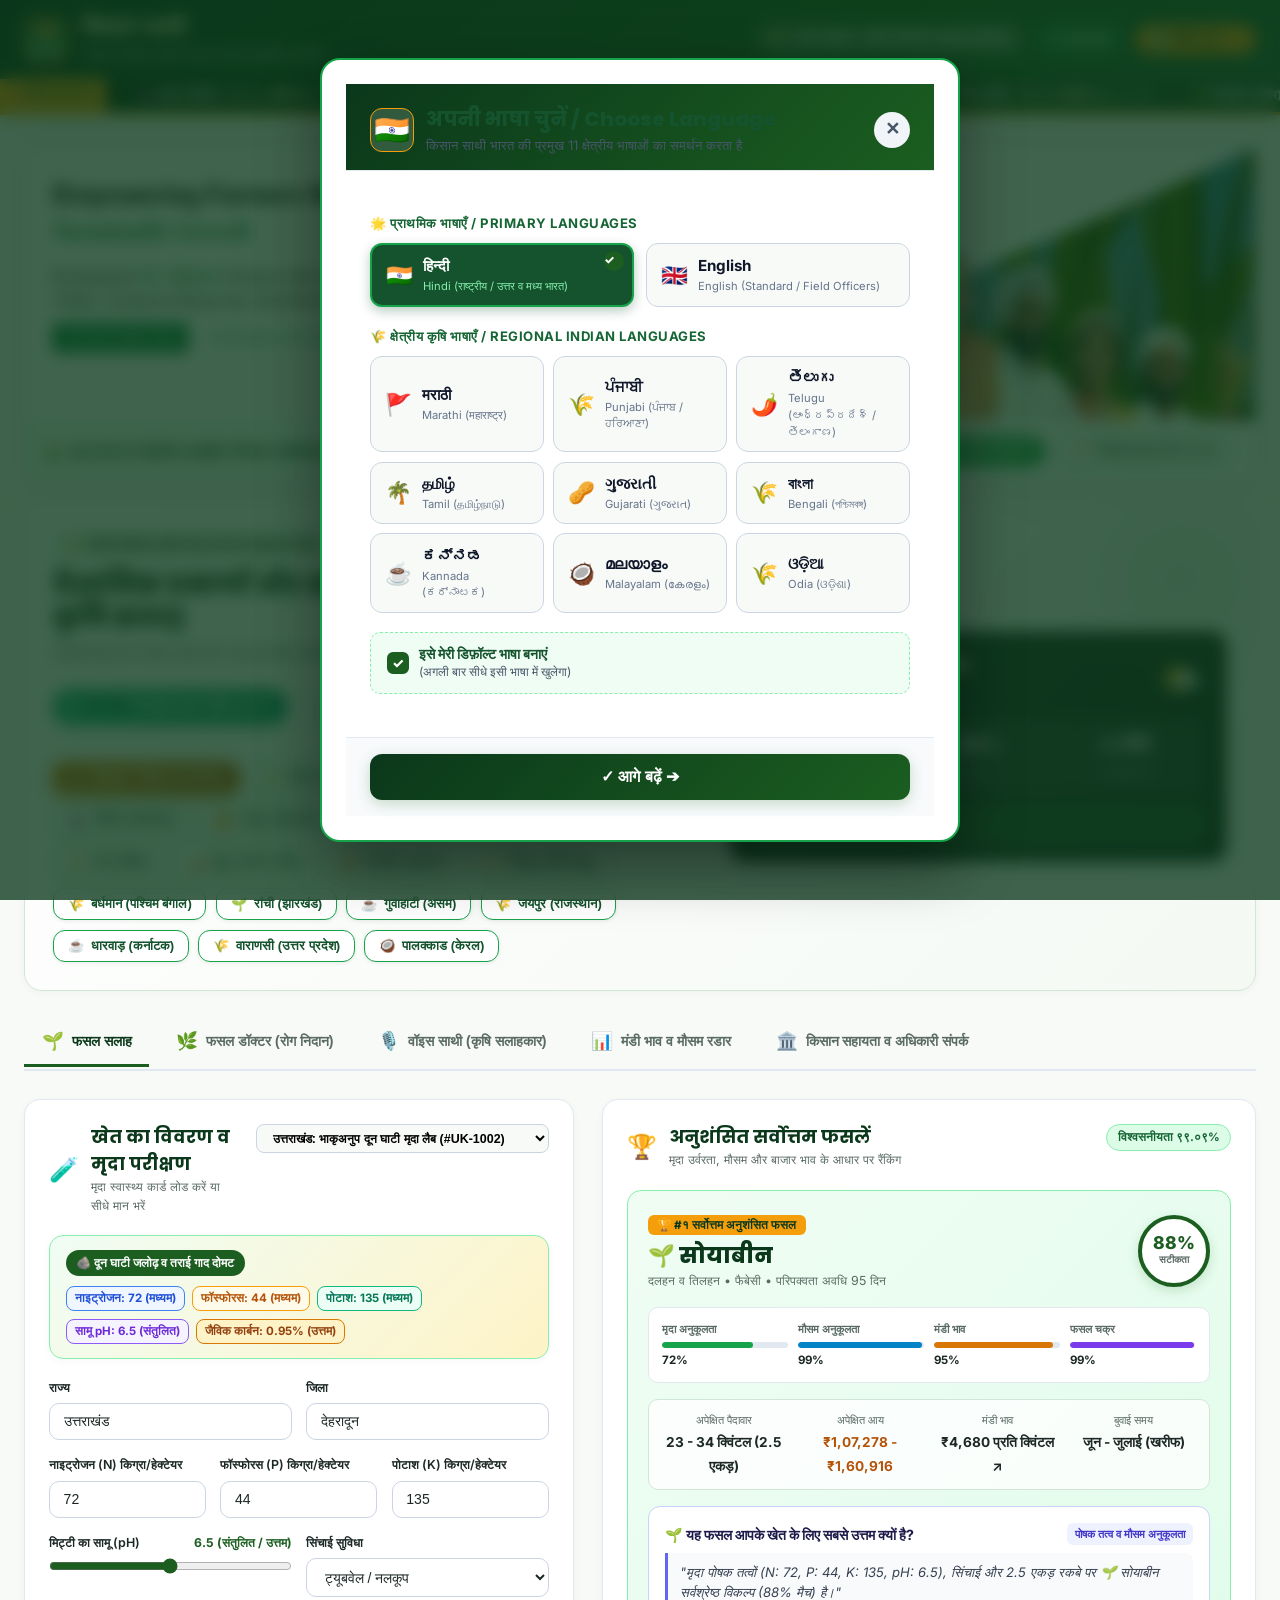
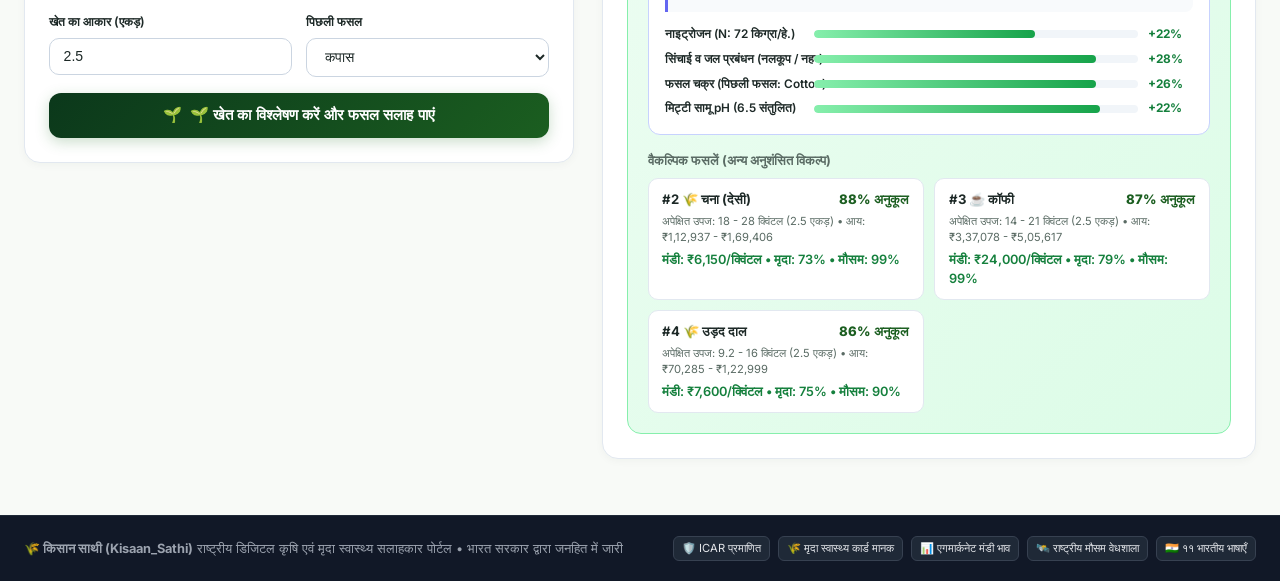
==== public/index.html @ 66cfe8f9 "fix: repair broken app.js syntax (root cause of dead UI), restore real Groq LLM voice answers, crop-" ====
<!DOCTYPE html>
<html lang="hi">
<head>
  <meta charset="UTF-8" />
  <meta name="viewport" content="width=device-width, initial-scale=1.0" />
  <title>किसान साथी (Kisaan_Sathi) — राष्ट्रीय डिजिटल कृषि सलाहकार पोर्टल</title>
  <meta name="description" content="भारत सरकार के दिशा-निर्देशों पर आधारित डिजिटल कृषि, मृदा स्वास्थ्य एवं फसल रोग निदान पोर्टल।" />
  <link rel="preconnect" href="https://fonts.googleapis.com" />
  <link rel="preconnect" href="https://fonts.gstatic.com" crossorigin />
  <link href="https://fonts.googleapis.com/css2?family=Inter:wght@300;400;500;600;700;800&family=Poppins:wght@500;600;700;800&family=Rozha+One&family=Tiro+Devanagari+Hindi:ital@0;1&family=Mukta:wght@400;500;600;700&display=swap" rel="stylesheet" />
  <link rel="stylesheet" href="style.css" />
  <link rel="icon" href="data:image/svg+xml,<svg xmlns=%22http://www.w3.org/2000/svg%22 viewBox=%220 0 100 100%22><text y=%22.9em%22 font-size=%2290%22>🌾</text></svg>">
</head>
<body class="theme-indian-agri">

  <!-- ============================================================== -->
  <!-- VIEWPORT-CENTERED ALL-INDIAN-LANGUAGES MODAL DIALOG -->
  <!-- ============================================================== -->
  <div class="lang-modal-overlay" id="langModalOverlay" style="display: none;">
    <div class="lang-modal-card">
      <div class="lang-modal-header">
        <div class="lang-modal-title-group">
          <span class="lang-modal-avatar">🇮🇳</span>
          <div>
            <h2 class="lang-modal-title" data-i18n="modal_title">अपनी भाषा चुनें / Choose Language</h2>
            <p class="lang-modal-sub" data-i18n="modal_sub">किसान साथी भारत की प्रमुख 11 क्षेत्रीय भाषाओं का समर्थन करता है</p>
          </div>
        </div>
        <button class="lang-modal-close" id="langModalCloseBtn" aria-label="Close">✕</button>
      </div>

      <div class="lang-modal-body">
        <!-- Primary Languages Section (Hindi & English) -->
        <div class="lang-section-label" data-i18n="primary_langs_label">🌟 प्राथमिक भाषाएँ / Primary Languages (Hindi & English)</div>
        <div class="lang-grid-primary">
          <div class="lang-card active" data-lang-code="hi">
            <div class="lang-card-icon">🇮🇳</div>
            <div class="lang-card-text">
              <strong class="lang-native">हिन्दी</strong>
              <span class="lang-sub">Hindi (राष्ट्रीय / उत्तर व मध्य भारत)</span>
            </div>
            <span class="lang-check-badge">✓</span>
          </div>

          <div class="lang-card" data-lang-code="en">
            <div class="lang-card-icon">🇬🇧</div>
            <div class="lang-card-text">
              <strong class="lang-native">English</strong>
              <span class="lang-sub">English (Standard / Field Officers)</span>
            </div>
            <span class="lang-check-badge">✓</span>
          </div>
        </div>

        <!-- Regional Languages Section -->
        <div class="lang-section-label" data-i18n="regional_langs_label">🌾 क्षेत्रीय कृषि भाषाएँ / Regional Indian Languages</div>
        <div class="lang-grid-regional">
          <div class="lang-card" data-lang-code="mr">
            <span class="lang-card-icon">🚩</span>
            <div class="lang-card-text">
              <strong class="lang-native">मराठी</strong>
              <span class="lang-sub">Marathi (महाराष्ट्र)</span>
            </div>
            <span class="lang-check-badge">✓</span>
          </div>

          <div class="lang-card" data-lang-code="pa">
            <span class="lang-card-icon">🌾</span>
            <div class="lang-card-text">
              <strong class="lang-native">ਪੰਜਾਬੀ</strong>
              <span class="lang-sub">Punjabi (ਪੰਜਾਬ / ਹਰਿਆਣਾ)</span>
            </div>
            <span class="lang-check-badge">✓</span>
          </div>

          <div class="lang-card" data-lang-code="te">
            <span class="lang-card-icon">🌶️</span>
            <div class="lang-card-text">
              <strong class="lang-native">తెలుగు</strong>
              <span class="lang-sub">Telugu (ఆంధ్రప్రదేశ్ / తెలంగాణ)</span>
            </div>
            <span class="lang-check-badge">✓</span>
          </div>

          <div class="lang-card" data-lang-code="ta">
            <span class="lang-card-icon">🌴</span>
            <div class="lang-card-text">
              <strong class="lang-native">தமிழ்</strong>
              <span class="lang-sub">Tamil (தமிழ்நாடு)</span>
            </div>
            <span class="lang-check-badge">✓</span>
          </div>

          <div class="lang-card" data-lang-code="gu">
            <span class="lang-card-icon">🥜</span>
            <div class="lang-card-text">
              <strong class="lang-native">ગુજરાતી</strong>
              <span class="lang-sub">Gujarati (ગુજરાત)</span>
            </div>
            <span class="lang-check-badge">✓</span>
          </div>

          <div class="lang-card" data-lang-code="bn">
            <span class="lang-card-icon">🌾</span>
            <div class="lang-card-text">
              <strong class="lang-native">বাংলা</strong>
              <span class="lang-sub">Bengali (পশ্চিমবঙ্গ)</span>
            </div>
            <span class="lang-check-badge">✓</span>
          </div>

          <div class="lang-card" data-lang-code="kn">
            <span class="lang-card-icon">☕</span>
            <div class="lang-card-text">
              <strong class="lang-native">ಕನ್ನಡ</strong>
              <span class="lang-sub">Kannada (ಕರ್ನಾಟಕ)</span>
            </div>
            <span class="lang-check-badge">✓</span>
          </div>

          <div class="lang-card" data-lang-code="ml">
            <span class="lang-card-icon">🥥</span>
            <div class="lang-card-text">
              <strong class="lang-native">മലയാളം</strong>
              <span class="lang-sub">Malayalam (കേരളം)</span>
            </div>
            <span class="lang-check-badge">✓</span>
          </div>

          <div class="lang-card" data-lang-code="or">
            <span class="lang-card-icon">🌾</span>
            <div class="lang-card-text">
              <strong class="lang-native">ଓଡ଼ିଆ</strong>
              <span class="lang-sub">Odia (ଓଡ଼ିଶା)</span>
            </div>
            <span class="lang-check-badge">✓</span>
          </div>
        </div>

        <!-- Default Language Checkbox Option -->
        <div class="lang-default-box">
          <label class="custom-checkbox-wrap">
            <input type="checkbox" id="chkSetDefaultLang" checked />
            <span class="custom-checkmark"></span>
            <span class="checkbox-desc">
              <strong data-i18n="make_default_title">इसे मेरी डिफ़ॉल्ट भाषा बनाएं</strong>
              <small data-i18n="make_default_sub">(अगली बार सीधे इसी भाषा में खुलेगा)</small>
            </span>
          </label>
        </div>
      </div>

      <div class="lang-modal-footer">
        <button id="btnConfirmLanguage" class="btn-primary btn-modal-apply">
          <span data-i18n="btn_continue">✓ आगे बढ़ें ➔</span>
        </button>
      </div>
    </div>
  </div>

  <!-- TOP APP HEADER (GOVERNMENT OF INDIA STANDARD) -->
  <header class="app-header">
    <div class="header-container">
      <div class="brand-group">
        <div class="brand-avatar">
          <img src="kisaan_sathi_avatar.png" alt="Kisaan Sathi" style="width: 100%; height: 100%; object-fit: cover; border-radius: 10px;" onerror="this.style.display='none'; document.getElementById('avatarEmojiFallback').style.display='inline';" />
          <span id="avatarEmojiFallback" class="avatar-emoji" style="display:none;">🌾</span>
        </div>
        <div class="brand-text">
          <h1 class="brand-title">
            <span class="brand-hi">किसान साथी</span>
            <span class="brand-en" style="display:none;">Kisaan_Sathi</span>
          </h1>
          <p class="brand-tagline" data-i18n="brand_tagline">
            राष्ट्रीय डिजिटल कृषि एवं मृदा स्वास्थ्य सलाहकार पोर्टल
          </p>
        </div>
      </div>

      <!-- STATUS & CONTROLS -->
      <div class="header-controls">
        <div class="gov-badge-emblem">
          <span>🇮🇳</span>
          <span data-i18n="gov_banner">भारत सरकार • कृषि एवं किसान कल्याण मंत्रालय</span>
        </div>
        <!-- CLEAN SATELLITE NETWORK STATUS PILL (GREEN DOT + SMALL FONT) -->
        <div class="gov-trust-pill" id="networkStatusPill" title="Satellite Cloud Connection Status">
          <span class="status-dot pulse-green" id="networkDot"></span>
          <span id="networkStatusText" style="font-size:0.72rem; font-weight:800; letter-spacing:0.5px;">ONLINE</span>
        </div>
        <!-- ALL LANGUAGES PICKER BUTTON -->
        <button id="langToggleBtn" class="lang-switch-btn" aria-label="Choose Language / भाषा चुनें" title="Click to choose from all 11 Indian languages">
          <span class="lang-icon">🌐</span>
          <span id="langCurrentText">हिन्दी (IN)</span>
          <span class="lang-arrow">▼</span>
        </button>
      </div>
    </div>

    <!-- MANDI TICKER -->
    <div class="mandi-ticker-wrap">
      <div class="ticker-label">
        <span class="ticker-live-dot"></span>
        <span data-i18n="live_mandi_label">दैनिक मंडी भाव</span>
      </div>
      <div class="ticker-scroll" id="mandiTicker">
        <div class="ticker-item"><span class="commodity" id="tickerCommodity1">🍇 अंगूर (नासिक)</span>: <span class="price">₹६,२००/क्विंटल</span> <span class="trend up">▲ +५.४%</span></div>
        <div class="ticker-item"><span class="commodity" id="tickerCommodity2">🍎 अनार (नासिक)</span>: <span class="price">₹८,४००/क्विंटल</span> <span class="trend up">▲ +३.८%</span></div>
        <div class="ticker-item"><span class="commodity" id="tickerCommodity3">🌿 कपास (मालेगांव)</span>: <span class="price">₹७,४५०/क्विंटल</span> <span class="trend stable">▶ ₹७,४५०</span></div>
        <div class="ticker-item"><span class="commodity" id="tickerCommodity4">🌾 चना (इंदौर)</span>: <span class="price">₹६,१५०/क्विंटल</span> <span class="trend up">▲ +२.१%</span></div>
        <div class="ticker-item"><span class="commodity" id="tickerCommodity5">🌱 सोयाबीन (इंदौर)</span>: <span class="price">₹४,६८०/क्विंटल</span> <span class="trend up">▲ +१.५%</span></div>
        <div class="ticker-item"><span class="commodity" id="tickerCommodity6">🌽 मक्का (लुधियाना)</span>: <span class="price">₹२,२८०/क्विंटल</span> <span class="trend up">▲ +४.२%</span></div>
        <div class="ticker-item"><span class="commodity" id="tickerCommodity7">🌶️ लाल मिर्च (गुंटूर)</span>: <span class="price">₹१८,५००/क्विंटल</span> <span class="trend up">▲ +६.१%</span></div>
      </div>
    </div>
  </header>

  <!-- MAIN WRAPPER -->
  <main class="main-container">

    <!-- ============================================================== -->
    <!-- 1. NATIONAL SOIL MISSION HERO BANNER (IMAGE 1) -->
    <!-- ============================================================== -->
    <div class="portal-top-banner-card">
      <div class="banner-img-wrap">
        <img src="hero_farmer_banner.png" alt="Empowering Farmers With Soil Insights For Sustainable Growth - Kisaan Sathi" />
      </div>
      <div class="banner-action-bar">
        <div class="banner-motto-text">
          <span>🇮🇳</span>
          <span data-i18n="banner_empower_text">मृदा स्वास्थ्य व वैज्ञानिक अंतर्दृष्टि से किसान सशक्तिकरण एवं समृद्ध भारत</span>
        </div>
        <div class="banner-buttons-group">
          <button id="btnBannerGetSHC" class="btn-banner-action" type="button">
            <span>🧪</span>
            <span data-i18n="btn_banner_shc">मृदा स्वास्थ्य कार्ड लोड करें</span>
          </button>
          <button id="btnBannerFindLab" class="btn-banner-action secondary" type="button">
            <span>📍</span>
            <span data-i18n="btn_banner_lab">निकटतम मृदा लैब व KVK</span>
          </button>
        </div>
      </div>
    </div>

    <!-- HERO PANEL WITH LOCATION PRESETS -->
    <section class="hero-card">
      <div class="hero-content">
        <div class="hero-left">
          <div class="hero-pill">
            <span data-i18n="hero_pill_text">🌾 राष्ट्रीय डिजिटल कृषि एवं मृदा स्वास्थ्य सलाहकार मिशन</span>
          </div>
          <h2 class="hero-headline" data-i18n="hero_headline">
            वैज्ञानिक प्रमाणों और सटीक डेटा पर आधारित स्मार्ट कृषि सलाह
          </h2>
          <p class="hero-sub" data-i18n="hero_sub">
            आपकी मिट्टी के पोषक तत्वों और उपग्रह मौसम का विश्लेषण कर आपकी मातृभाषा में सही फसल और वैज्ञानिक सलाह।
          </p>

            <!-- QUICK HUBS & AUTO-LOCATION -->
            <div class="hub-selector-wrap">
              <div class="hub-location-action-row">
                <button id="btnAutoDetectLocation" class="btn-auto-detect-location" type="button">
                  <span class="location-pulse-dot"></span>
                  <span class="location-icon">📍</span>
                  <span data-i18n="btn_detect_location">मेरा खेत स्थान खोजें (GPS)</span>
                </button>
                <span id="locationDetectStatus" class="location-status-badge" style="display:none;"></span>
              </div>
              <div class="hub-search-box-wrap" style="margin: 0.6rem 0;">
                <input type="text" id="hubSearchInput" class="form-control hub-search-input" placeholder="🔍 खोजें: देहरादून, हरिद्वार, रुड़की, लुधियाना, जयपुर, नासिक... / Search any district" style="font-size:0.88rem; padding: 0.55rem 1rem; border-radius: 8px; border: 1.5px solid #CBD5E1; width: 100%;" />
              </div>
              <span class="hub-label" data-i18n="quick_hubs_label">प्रमुख कृषि क्षेत्र व मृदा प्रकार चुनें:</span>
              <div class="hub-chips" id="hubChipsContainer">
                <button class="hub-chip active" data-hub="dehradun" title="Doon Valley Alluvial & Terai Loam (Dehradun / Haridwar / Roorkee)">
                  <span class="hub-icon">🏔️</span>
                  <span id="chipLabel_dehradun">देहरादून / हरिद्वार (उत्तराखंड)</span>
                </button>
                <button class="hub-chip" data-hub="pantnagar" title="Tarai Calcareous Silty Clay (Pantnagar / US Nagar)">
                  <span class="hub-icon">🌾</span>
                  <span id="chipLabel_pantnagar">पंतनगर (उत्तराखंड)</span>
                </button>
                <button class="hub-chip" data-hub="shimla" title="Himalayan Acidic Forest Loam (Shimla / Solan)">
                  <span class="hub-icon">🍎</span>
                  <span id="chipLabel_shimla">शिमला (हिमाचल प्रदेश)</span>
                </button>
                <button class="hub-chip" data-hub="nashik" title="Black Cotton (Regur) Loam">
                  <span class="hub-icon">🍇</span>
                  <span id="chipLabel_nashik">नासिक (महाराष्ट्र)</span>
                </button>
                <button class="hub-chip" data-hub="nagpur" title="Basaltic Vertisol Citrus Belt (Nagpur / Vidarbha)">
                  <span class="hub-icon">🍊</span>
                  <span id="chipLabel_nagpur">नागपुर (महाराष्ट्र)</span>
                </button>
                <button class="hub-chip" data-hub="indore" title="Deep Black Malwa Vertisol Clay">
                  <span class="hub-icon">🌱</span>
                  <span id="chipLabel_indore">इंदौर (मध्य प्रदेश)</span>
                </button>
                <button class="hub-chip" data-hub="ludhiana" title="Indo-Gangetic Alluvial Sandy Loam">
                  <span class="hub-icon">🌾</span>
                  <span id="chipLabel_ludhiana">लुधियाना (पंजाब)</span>
                </button>
                <button class="hub-chip" data-hub="patna" title="Middle Gangetic Deep Alluvial Loam">
                  <span class="hub-icon">🌾</span>
                  <span id="chipLabel_patna">पटना (बिहार)</span>
                </button>
                <button class="hub-chip" data-hub="guntur" title="Coastal Red Clayey Sandy Loam">
                  <span class="hub-icon">🌶️</span>
                  <span id="chipLabel_guntur">गुंटूर (आंध्र प्रदेश)</span>
                </button>
                <button class="hub-chip" data-hub="rajkot" title="Saurashtra Medium Black Calcareous Loam">
                  <span class="hub-icon">🥜</span>
                  <span id="chipLabel_rajkot">राजकोट (गुजरात)</span>
                </button>
                <button class="hub-chip" data-hub="thanjavur" title="Cauvery Deltaic Alluvial Silt Clay">
                  <span class="hub-icon">🌾</span>
                  <span id="chipLabel_thanjavur">तंजावूर (तमिलनाडु)</span>
                </button>
                <button class="hub-chip" data-hub="bardhaman" title="Lower Gangetic Old Alluvial Clay Loam">
                  <span class="hub-icon">🌾</span>
                  <span id="chipLabel_bardhaman">बर्धमान (पश्चिम बंगाल)</span>
                </button>
                <button class="hub-chip" data-hub="ranchi" title="Chota Nagpur Acidic Red Sandy Loam">
                  <span class="hub-icon">🌱</span>
                  <span id="chipLabel_ranchi">रांची (झारखंड)</span>
                </button>
                <button class="hub-chip" data-hub="guwahati" title="Brahmaputra Acidic Floodplain Loam">
                  <span class="hub-icon">☕</span>
                  <span id="chipLabel_guwahati">गुवाहाटी (असम)</span>
                </button>
                <button class="hub-chip" data-hub="jaipur" title="Semi-Arid Desert Light Sandy Loam">
                  <span class="hub-icon">🌾</span>
                  <span id="chipLabel_jaipur">जयपुर (राजस्थान)</span>
                </button>
                <button class="hub-chip" data-hub="dharwad" title="Western Ghats Red Laterite Loam">
                  <span class="hub-icon">☕</span>
                  <span id="chipLabel_dharwad">धारवाड़ (कर्नाटक)</span>
                </button>
                <button class="hub-chip" data-hub="varanasi" title="Eastern Gangetic Silt Alluvial">
                  <span class="hub-icon">🌾</span>
                  <span id="chipLabel_varanasi">वाराणसी (उत्तर प्रदेश)</span>
                </button>
                <button class="hub-chip" data-hub="palakkad" title="High-Rainfall Acidic Peaty Laterite">
                  <span class="hub-icon">🥥</span>
                  <span id="chipLabel_palakkad">पालक्काड (केरल)</span>
                </button>
              </div>
            </div>
        </div>

        <div class="hero-right">
          <!-- LIVE WEATHER WIDGET -->
          <div class="live-weather-card">
            <div class="weather-header">
              <div>
                <span class="weather-location" id="weatherHubName">नासिक, महाराष्ट्र</span>
                <span class="weather-status" id="weatherCondition">आंशिक बादल • अनुकूल मौसम</span>
              </div>
              <span class="weather-icon-large" id="weatherEmoji">⛅</span>
            </div>
            <div class="weather-metrics">
              <div class="metric-item">
                <span class="metric-val" id="weatherTemp">२६.५°C</span>
                <span class="metric-lbl" data-i18n="lbl_temperature">तापमान</span>
              </div>
              <div class="metric-item">
                <span class="metric-val" id="weatherHumidity">७४%</span>
                <span class="metric-lbl" data-i18n="lbl_humidity">नमी</span>
              </div>
              <div class="metric-item">
                <span class="metric-val" id="weatherRain">६८ मिमी</span>
                <span class="metric-lbl" data-i18n="lbl_rain7d">७-दिवसीय वर्षा</span>
              </div>
            </div>
            <div class="spray-alert-banner" id="weatherSprayAlert">
              <span class="spray-icon">🌾</span>
              <span id="weatherSprayText">छिड़काव के लिए उत्तम समय</span>
            </div>
          </div>
        </div>
      </div>
    </section>

    <!-- NAVIGATION TABS -->
    <nav class="nav-tabs">
      <button class="tab-btn active" data-tab="tab-recommend">
        <span class="tab-icon">🌱</span>
        <span data-i18n="tab_advisory">फसल सलाह</span>
      </button>
      <button class="tab-btn" data-tab="tab-doctor">
        <span class="tab-icon">🌿</span>
        <span data-i18n="tab_doctor">फसल डॉक्टर (रोग निदान)</span>
      </button>
      <button class="tab-btn" data-tab="tab-voice">
        <span class="tab-icon">🎙️</span>
        <span data-i18n="tab_voice">वॉइस साथी (कृषि सलाहकार)</span>
      </button>
      <button class="tab-btn" data-tab="tab-mandi">
        <span class="tab-icon">📊</span>
        <span data-i18n="tab_mandi">मंडी भाव व मौसम रडार</span>
      </button>
      <button class="tab-btn" data-tab="tab-helpline">
        <span class="tab-icon">🏛️</span>
        <span data-i18n="tab_helpline">किसान सहायता व अधिकारी संपर्क</span>
      </button>
    </nav>

    <!-- ============================================================== -->
    <!-- TAB 1: CROP RECOMMENDATION & SCIENTIFIC EXPLAINABILITY -->
    <!-- ============================================================== -->
    <section id="tab-recommend" class="tab-pane active">
      <div class="two-col-layout">

        <!-- INPUT FORM -->
        <div class="card-panel">
          <div class="panel-header">
            <div class="panel-title-wrap">
              <span class="panel-icon">🧪</span>
              <div>
                <h3 class="panel-title" data-i18n="panel_soil_title">खेत का विवरण व मृदा परीक्षण</h3>
                <p class="panel-sub" data-i18n="panel_soil_sub">मृदा स्वास्थ्य कार्ड लोड करें या सीधे मान भरें</p>
              </div>
            </div>

            <!-- PRESET CARD LOADER -->
            <div class="preset-dropdown">
              <select id="soilCardPresetSelect" class="form-select-sm">
                <!-- Dynamically translated in JavaScript -->
              </select>
            </div>
          </div>

            <!-- SOIL TYPE & HEALTH CARD METRICS PREVIEW -->
            <div class="soil-card-preview-box" id="soilCardPreviewBox">
              <div class="soil-preview-header">
                <span class="soil-badge" id="soilTextureBadge">🪨 मध्यम काली कपास मिट्टी (रेगुर)</span>
              </div>
              <div class="soil-pills-row">
                <span class="soil-pill pill-n" id="soilPillN">नाइट्रोजन: ८५ (अधिक)</span>
                <span class="soil-pill pill-p" id="soilPillP">फॉस्फोरस: ४८ (मध्यम)</span>
                <span class="soil-pill pill-k" id="soilPillK">पोटाश: १९० (अधिक)</span>
                <span class="soil-pill pill-ph" id="soilPillPH">सामू pH: ६.८ (संतुलित)</span>
                <span class="soil-pill pill-oc" id="soilPillOC">जैविक कार्बन: ०.७२% (उत्तम)</span>
              </div>
            </div>

          <form id="recommendForm" class="grid-form">
            <div class="form-row two-col">
              <div class="form-group">
                <label data-i18n="lbl_state">राज्य</label>
                <input type="text" id="inputState" class="form-input" value="Maharashtra" required />
              </div>
              <div class="form-group">
                <label data-i18n="lbl_district">जिला</label>
                <input type="text" id="inputDistrict" class="form-input" value="Nashik" required />
              </div>
            </div>

            <div class="form-row three-col">
              <div class="form-group">
                <label data-i18n="lbl_n">नाइट्रोजन (N) किग्रा/हेक्टेयर</label>
                <input type="number" id="inputN" class="form-input" value="85" min="0" max="250" step="1" required />
              </div>
              <div class="form-group">
                <label data-i18n="lbl_p">फॉस्फोरस (P) किग्रा/हेक्टेयर</label>
                <input type="number" id="inputP" class="form-input" value="48" min="0" max="150" step="1" required />
              </div>
              <div class="form-group">
                <label data-i18n="lbl_k">पोटाश (K) किग्रा/हेक्टेयर</label>
                <input type="number" id="inputK" class="form-input" value="190" min="0" max="300" step="1" required />
              </div>
            </div>

            <div class="form-row two-col">
              <div class="form-group">
                <div class="label-with-value">
                  <label data-i18n="lbl_ph">मिट्टी का सामू (pH)</label>
                  <span class="range-val" id="phDisplay">6.8 (संतुलित / उत्तम)</span>
                </div>
                <input type="range" id="inputPH" class="form-range" min="3.5" max="9.5" step="0.1" value="6.8" />
              </div>
              <div class="form-group">
                <label data-i18n="lbl_irrigation">सिंचाई सुविधा</label>
                <select id="inputIrrigation" class="form-select">
                  <!-- Dynamically populated in JavaScript -->
                </select>
              </div>
            </div>

            <div class="form-row two-col">
              <div class="form-group">
                <label data-i18n="lbl_farmsize">खेत का आकार (एकड़)</label>
                <input type="number" id="inputFarmSize" class="form-input" value="2.5" min="0.5" max="100" step="0.5" />
              </div>
              <div class="form-group">
                <label data-i18n="lbl_prevcrop">पिछली फसल</label>
                <select id="inputPrevCrop" class="form-select">
                  <!-- Dynamically populated in JavaScript -->
                </select>
              </div>
            </div>

            <div class="form-actions">
              <button type="submit" id="btnRecommend" class="btn-primary">
                <span class="btn-icon">🌱</span>
                <span data-i18n="btn_run_advisory">खेत का विश्लेषण करें और फसल सलाह पाएं</span>
              </button>
            </div>
          </form>
        </div>

        <!-- RESULTS & EXPLAINABILITY -->
        <div class="card-panel results-panel">
          <div class="panel-header">
            <div class="panel-title-wrap">
              <span class="panel-icon">🏆</span>
              <div>
                <h3 class="panel-title" data-i18n="panel_recs_title">अनुशंसित सर्वोत्तम फसलें</h3>
                <p class="panel-sub" data-i18n="panel_recs_sub">मृदा उर्वरता, मौसम और बाजार भाव के आधार पर रैंकिंग</p>
              </div>
            </div>
            <span class="badge-confidence" data-i18n="badge_confidence">विश्वसनीयता ९९.०९%</span>
          </div>

          <!-- TOP RECOMMENDATION CARD -->
          <div class="top-crop-banner" id="topCropBanner">
            <div class="top-crop-header">
              <div class="top-crop-info">
                <span class="badge-rank" data-i18n="badge_best_match">🏆 #१ सर्वोत्तम अनुशंसित फसल</span>
                <h2 class="top-crop-name" id="topCropName">🍇 अंगूर (Grapes)</h2>
                <p class="top-crop-family" id="topCropFamily">फल फसल • परिपक्वता अवधि १३५ दिन</p>
              </div>
              <div class="match-circle" id="topCropScoreCircle">
                <span class="match-pct" id="topCropScore">९५%</span>
                <span class="match-lbl" data-i18n="lbl_match">सटीकता</span>
              </div>
            </div>

            <!-- 4 PILLARS METERS -->
            <div class="pillars-grid">
              <div class="pillar-item">
                <span class="pillar-lbl" data-i18n="pillar_soil">मृदा अनुकूलता</span>
                <div class="progress-bar-bg"><div class="progress-fill green" id="pillarFillSoil" style="width: 96%"></div></div>
                <span class="pillar-val" id="pillarValSoil">९६%</span>
              </div>
              <div class="pillar-item">
                <span class="pillar-lbl" data-i18n="pillar_weather">मौसम अनुकूलता</span>
                <div class="progress-bar-bg"><div class="progress-fill cyan" id="pillarFillWeather" style="width: 92%"></div></div>
                <span class="pillar-val" id="pillarValWeather">९२%</span>
              </div>
              <div class="pillar-item">
                <span class="pillar-lbl" data-i18n="pillar_market">मंडी भाव</span>
                <div class="progress-bar-bg"><div class="progress-fill amber" id="pillarFillMarket" style="width: 95%"></div></div>
                <span class="pillar-val" id="pillarValMarket">९५%</span>
              </div>
              <div class="pillar-item">
                <span class="pillar-lbl" data-i18n="pillar_rotation">फसल चक्र</span>
                <div class="progress-bar-bg"><div class="progress-fill purple" id="pillarFillRotation" style="width: 88%"></div></div>
                <span class="pillar-val" id="pillarValRotation">८८%</span>
              </div>
            </div>

            <!-- ECONOMICS HIGHLIGHT -->
            <div class="crop-economics-bar">
              <div class="econ-col">
                <span class="econ-lbl" data-i18n="lbl_yield">अपेक्षित पैदावार</span>
                <strong class="econ-val" id="topCropYield">८ - १२ टन / एकड़</strong>
              </div>
              <div class="econ-col">
                <span class="econ-lbl" data-i18n="lbl_revenue">अपेक्षित आय</span>
                <strong class="econ-val text-gold" id="topCropRev">₹३,५०,००० - ₹५,००,०००</strong>
              </div>
              <div class="econ-col">
                <span class="econ-lbl" data-i18n="lbl_rate">मंडी भाव</span>
                <strong class="econ-val" id="topCropRate">₹६,२०० प्रति क्विंटल ↗</strong>
              </div>
              <div class="econ-col">
                <span class="econ-lbl" data-i18n="lbl_sowing">बुवाई समय</span>
                <strong class="econ-val" id="topCropSowing">अक्टूबर - नवंबर (छंटाई)</strong>
              </div>
            </div>

            <!-- SCIENTIFIC EXPLAINABILITY VISUALIZER -->
            <div class="shap-container">
              <div class="shap-header">
                <h4 class="shap-title" data-i18n="shap_title">
                  🌱 यह फसल आपके खेत के लिए सबसे उत्तम क्यों है?
                </h4>
                <span class="shap-tag" data-i18n="shap_tag">पोषक तत्व व मौसम अनुकूलता</span>
              </div>
              <p class="shap-explanation" id="shapExplanationText">
                "आपकी मिट्टी में पोटाश (१९० किग्रा/हेक्टेयर) और संतुलित pH (६.८) अंगूर की मिठास और बेहतर पैदावार के लिए सर्वाधिक अनुकूल हैं।"
              </p>
              <div class="shap-bars" id="shapBarsList">
                <!-- Dynamically populated in JavaScript -->
              </div>
            </div>

            <!-- OTHER RUNNERS UP -->
            <div class="runners-up-section">
              <h4 class="runners-title" data-i18n="runners_title">वैकल्पिक फसलें (अन्य अनुशंसित विकल्प)</h4>
              <div class="runners-grid" id="runnersList">
                <!-- Dynamically populated in JavaScript -->
              </div>
            </div>

          </div>
        </div>

      </div>
    </section>

    <!-- ============================================================== -->
    <!-- TAB 2: LIVE PLANT DOCTOR & LEAF PATHOLOGY SCANNER -->
    <!-- ============================================================== -->
    <section id="tab-doctor" class="tab-pane">
      <div class="two-col-layout">

        <!-- LIVE SCANNER & UPLOAD ZONE (NO PRESET BUTTONS) -->
        <div class="card-panel">
          <div class="panel-header">
            <div class="panel-title-wrap">
              <span class="panel-icon">🔬</span>
              <div>
                <h3 class="panel-title" data-i18n="panel_doctor_title">पौधा रोग निदान व पत्ती स्कैनर</h3>
                <p class="panel-sub" data-i18n="panel_doctor_sub">खेत से पत्ती की फोटो अपलोड करें व एआई जांच चलाएं</p>
              </div>
            </div>
          </div>

          <!-- INTERACTIVE LIVE SCANNER CONTAINER -->
          <div class="leaf-scanner-container">
            <div class="crop-select-row" style="margin-bottom: 0.8rem;">
              <label for="leafCropSelector" style="font-weight:700; font-size:0.88rem; color:#14532D; display:block; margin-bottom:0.3rem;">
                🌾 <span data-i18n="lbl_crop_select_scanner">फसल चुनें (या AI ऑटो-डिटेक्ट रहने दें):</span>
              </label>
              <select id="leafCropSelector" class="form-control" style="font-weight: 600; padding:0.55rem 0.8rem; border-radius:8px; border:1.5px solid #86EFAC;">
                <option value="auto">🔍 AI Auto-Detect from Leaf Image / फोटो से स्वतः पहचान</option>
                <option value="wheat">🌾 Wheat (गेहूं) - पीला/भूरा रतुआ (Rust), झुलसा (Blight), चूर्णी फफूंद</option>
                <option value="rice">🌾 Paddy / Rice (धान) - झोंका (Blast), जीवाणु झुलसा (BLB), शीथ ब्लाइट</option>
                <option value="tomato">🍅 Tomato (टमाटर) - अगेती/पछेती झुलसा (Early/Late Blight), पत्ती मरोड़</option>
                <option value="potato">🥔 Potato (आलू) - पछेती झुलसा (Late Blight), अगेती झुलसा</option>
                <option value="cotton">🌿 Cotton (कपास) - जीवाणु झुलसा (Bacterial Blight), दहिया रोग</option>
                <option value="maize">🌽 Maize / Corn (मक्का) - टर्सिकम झुलसा (Turcicum Blight)</option>
                <option value="chilli">🌶️ Chilli (मिर्च) - पत्ती मरोड़ (Leaf Curl), फल सड़न व डाई-बैक</option>
                <option value="mustard">🌻 Mustard (सरसों) - सफेद रतुआ (White Rust), झुलसा</option>
                <option value="sugarcane">🎋 Sugarcane (गन्ना) - लाल सड़न (Red Rot / कैंसर)</option>
                <option value="soybean">🌱 Soybean (सोयाबीन) - पीला मोजेक विषाणु (YMV)</option>
                <option value="apple">🍎 Apple (सेब) - स्केब रोग (Apple Scab)</option>
                <option value="grapes">🍇 Grapes (अंगूर) - काला सड़न (Black Rot) व डाउनी मिल्ड्यू</option>
                <option value="chickpea">🌾 Chickpea (चना) - एस्कोकाइटा झुलसा (Ascochyta Blight)</option>
              </select>
            </div>

            <div class="scanner-dropzone-large" id="leafDropzone">
              <span class="scanner-icon-hero">📷</span>
              <strong data-i18n="dropzone_title">खेत से खींची पत्ती की फोटो यहां डालें</strong>
              <p data-i18n="dropzone_sub">टमाटर, आलू, कपास, गेहूं, धान, मक्का आदि के लिए उपयुक्त</p>
              
              <div class="scanner-actions-row">
                <span class="btn-cam-capture">
                  <span>📁</span> <span data-i18n="btn_choose_photo">फोटो चुनें</span>
                </span>
                <span class="btn-cam-capture" style="background:#0284C7;">
                  <span>📸</span> <span data-i18n="btn_open_camera">कैमरा खोलें</span>
                </span>
              </div>
              <input type="file" id="leafFileInput" accept="image/*" capture="environment" style="display: none;" />
            </div>

            <!-- LIVE SCAN VISUALIZER WITH LASER SCANNING BEAM -->
            <div class="live-scan-preview-box" id="leafScanVisualizer" style="display: none;">
              <img id="leafPreviewImg" class="live-scan-canvas" src="" alt="Leaf Scan" />
              <div class="scan-laser-line" id="scanLaserLine"></div>
              <div class="scan-overlay-badge" id="scanStatusBadge">
                <span class="status-dot pulse-green"></span>
                <span>एआई स्कैनिंग प्रक्रिया चालू...</span>
              </div>
            </div>

            <div>
              <button id="btnDiagnose" class="btn-primary" style="width: 100%;">
                <span class="btn-icon">🔬</span>
                <span data-i18n="btn_run_diagnosis">रोग निदान व उपचार योजना देखें</span>
              </button>
            </div>
          </div>
        </div>

        <!-- RIGHT PANEL: DYNAMIC ROTATING CROP PROTECTION TIPS (BEFORE SCAN) / DIAGNOSIS REPORT (AFTER SCAN) -->
        <div class="card-panel">
          <div class="panel-header">
            <div class="panel-title-wrap">
              <span class="panel-icon">🩺</span>
              <div>
                <h3 class="panel-title" id="diagPanelTitle" data-i18n="panel_diag_title">फसल सुरक्षा ज्ञान व रोग निदान</h3>
                <p class="panel-sub" id="diagPanelSub" data-i18n="panel_diag_sub">जैविक व रासायनिक समाधान और मौसम अनुकूल छिड़काव</p>
              </div>
            </div>
          </div>

          <!-- 1. DYNAMIC ROTATING CROP PROTECTION TIPS CAROUSEL (SHOWN INITIALLY BEFORE SCAN) -->
          <div id="leafAdvisoryTipsBox" class="leaf-tips-carousel-card">
            <div class="tips-carousel-header">
              <span class="tips-badge-live">
                <span class="tips-timer-dot"></span>
                <span data-i18n="tips_live_badge">दैनिक फसल सुरक्षा सलाह</span>
              </span>
              <span style="font-size:0.75rem; color:#166534;" id="tipsTimerCount">प्रत्येक 6 सेकंड में अपडेट</span>
            </div>

            <div class="tips-slide-content" id="tipsSlideContent">
              <span class="tips-hero-icon" id="tipIcon">🌿</span>
              <h4 class="tips-slide-title" id="tipTitle">नीम तेल (NSKE 5%) का जैविक सुरक्षा चक्र</h4>
              <p class="tips-slide-desc" id="tipDesc">रस चूसक कीटों, सफेद मक्खी और फफूंद से बचाव के लिए 5 मिली प्रति लीटर पानी में मिलाकर सुबह या शाम छिड़कें।</p>
            </div>

            <div class="tips-indicators-row">
              <div class="tips-dots" id="tipsDotsList">
                <span class="tips-dot active" data-idx="0"></span>
                <span class="tips-dot" data-idx="1"></span>
                <span class="tips-dot" data-idx="2"></span>
                <span class="tips-dot" data-idx="3"></span>
              </div>
              <button id="btnNextTip" class="tips-next-btn">
                <span data-i18n="btn_next_tip">अगला सुझाव ➔</span>
              </button>
            </div>
          </div>

          <!-- 2. DIAGNOSIS RESULTS CARD (SHOWN AFTER SCAN RUNS) -->
          <div class="diagnosis-card" id="diagnosisResultBox" style="display: none;">
            <div class="diag-header-box">
              <div>
                <span class="diag-badge-crop" id="diagCrop"></span>
                <h3 class="diag-disease-name" id="diagDiseaseName"></h3>
              </div>
              <span class="badge-confidence" id="diagConfidence"></span>
            </div>

            <!-- WEATHER SPRAY ALERT -->
            <div class="spray-alert-box" id="diagSprayBox">
              <span class="spray-alert-badge" data-i18n="spray_alert_title">🌦️ मौसम आधारित छिड़काव सलाह</span>
              <p class="spray-alert-desc" id="diagSprayTiming">
                नासिक में दोपहर बाद बारिश की संभावना है। अतः छिड़काव सुबह ६ से ८ बजे या शाम को स्टिकर मिलाकर ही करें।
              </p>
            </div>

            <!-- REMEDIES -->
            <div class="remedies-grid">
              <div class="remedy-card organic">
                <div class="remedy-badge" data-i18n="remedy_organic_badge">🌿 १००% प्राकृतिक व जैविक उपचार</div>
                <p class="remedy-text" id="diagOrganicRemedy">
                  नीम के बीज के अर्क (NSKE 5%) या ट्राइकोडर्मा विरिडी (५ ग्राम/लीटर) का छिड़काव करें। साथ ही १०% गोमूत्र का अर्क फंगस रोकने में अत्यंत प्रभावी है।
                </p>
              </div>
              <div class="remedy-card chemical">
                <div class="remedy-badge" data-i18n="remedy_chemical_badge">🧪 अनुशंसित वैज्ञानिक उपचार</div>
                <p class="remedy-text" id="diagChemicalRemedy">
                  मैंकोजेब ७५ WP (Mancozeb @ २.५ ग्राम/लीटर पानी) या एजोक्सीस्ट्रोबिन (१ मिली/लीटर) का तुरंत छिड़काव करें।
                </p>
              </div>
            </div>

            <!-- SEND TO AGRICULTURE OFFICER BUTTON -->
            <div style="margin-top: 1.25rem;">
              <button id="btnSendLeafReportToOfficer" class="btn-secondary" style="width: 100%;">
                <span>👨‍🔬</span>
                <span data-i18n="btn_send_officer">यह रिपोर्ट स्थानीय कृषि अधिकारी (KVK) को भेजें</span>
              </button>
            </div>
          </div>
        </div>

      </div>
    </section>

    <!-- ============================================================== -->
    <!-- TAB 3: VOICE SAATHI (GOOGLE-STYLE AI MULTILINGUAL ADVISOR) -->
    <!-- ============================================================== -->
    <section id="tab-voice" class="tab-pane">
      <div class="google-voice-container">
        
        <!-- Google Search-Style Header -->
        <div class="google-voice-branding">
          <div class="google-logo-badge">
            <span class="g-leaf-icon">🌾</span>
            <h2 class="google-voice-heading">Voice Saathi <span class="g-sub-text">AI Voice Search</span></h2>
          </div>
          <p class="google-voice-tagline" data-i18n="voice_saathi_tagline">
            Google-शैली वॉइस कृषि खोज • बोलकर या लिखकर अपनी भाषा में कोई भी कृषि प्रश्न पूछें
          </p>
        </div>

        <!-- Google-Style Unified Search Bar -->
        <div class="google-search-bar-wrap">
          <div class="google-search-bar" id="googleSearchBar">
            <span class="g-search-icon">🔍</span>
            <input 
              type="text" 
              id="voiceInputText" 
              class="google-voice-input" 
              placeholder="यहाँ फसल, सिंचाई, खाद, बीमारी या मंडी भाव के बारे में पूछें (उदा: खेत में पानी किस समय डालना चाहिए?)..." 
              value=""
              autocomplete="off"
            />
            <button id="btnClearVoiceInput" class="g-bar-clear-btn" title="Clear text / साफ करें" type="button" style="display: none;">
              <span>✕</span>
            </button>
            <button id="btnVoiceMic" class="g-bar-mic-btn" title="Tap to Speak / बोलकर पूछें" type="button">
              <span id="micIconStatus">🎤</span>
              <div class="g-mic-live-waves" id="micLiveWaves" style="display: none;">
                <span></span><span></span><span></span>
              </div>
            </button>
            <button id="btnAskVoice" class="g-bar-submit-btn" title="Search / खोजें" type="button">
              <span>खोजें ➔</span>
            </button>
          </div>

          <!-- Listening / Thinking Status Indicator Bar -->
          <div class="google-voice-live-status" id="googleVoiceStatus">
            <span class="g-status-dot pulse-idle" id="gStatusDot"></span>
            <span id="gStatusText">माइक दबाकर सीधे बोलें या टाइप करके खोजें</span>
          </div>
        </div>

        <!-- Smart Quick-Prompt Chips (Hinglish & Regional Friendly) -->
        <div class="google-voice-chips-container">
          <span class="g-chips-title">🌾 त्वरित कृषि प्रश्न (1-टैप में पूछें):</span>
          <div class="google-chips-scroll">
            <button class="g-chip" data-q="खेत में पानी किस समय डालना चाहिए और ड्रिप के क्या फायदे हैं?">💧 <span>खेत में पानी किस समय डालें?</span></button>
            <button class="g-chip" data-q="3 एकड़ जमीन में सबसे ज्यादा मुनाफे वाली कौन सी फसल लगाएं?">⚡ <span>3 एकड़ में कौन सी फसल लगाएं? (ML)</span></button>
            <button class="g-chip" data-q="गेहूं में पहली सिंचाई और यूरिया खाद कब देना चाहिए?">🌾 <span>गेहूं में पहला पानी (CRI)?</span></button>
            <button class="g-chip" data-q="गन्ने के खेत में पानी कब डालें और कितनी सिंचाई चाहिए?">🎋 <span>गन्ने में सिंचाई प्रबंधन</span></button>
            <button class="g-chip" data-q="कपास में गुलाबी सुंडी और कीट रोकथाम का जैविक व रासायनिक उपाय?">🌿 <span>कपास कीट रोकथाम</span></button>
            <button class="g-chip" data-q="टमाटर और आलू में झुलसा रोग (Blight) का उपचार क्या है?">🍅 <span>आलू-टमाटर झुलसा रोग</span></button>
            <button class="g-chip" data-q="फसल में डीएपी और यूरिया खाद की सही संतुलित मात्रा क्या है?">🧪 <span>डीएपी व यूरिया की मात्रा</span></button>
            <button class="g-chip" data-q="आज स्थानीय मंडी में प्रमुख फसलों का क्या भाव चल रहा है?">📊 <span>आज का मंडी भाव</span></button>
            <button class="g-chip" data-q="प्रधानमंत्री किसान सम्मान निधि और फसल बीमा का लाभ कैसे लें?">🏛️ <span>सरकारी कृषि योजनाएं</span></button>
          </div>
        </div>

        <!-- Conversational Query & AI Response Display -->
        <div class="google-dialogue-wrap">
          
          <!-- User Query Bubble -->
          <div class="user-query-bubble" id="userQueryBubble" style="display:none;">
            <div class="user-query-label">🗣️ आपने पूछा / Your Question:</div>
            <div class="user-query-text" id="userQueryText"></div>
          </div>

          <!-- AI Response Card with 1-Tap Read Aloud & Multi-Intent Tag -->
          <div class="google-ai-response-card" id="voiceResponseCard">
            <div class="g-response-header">
              <div class="g-avatar-group">
                <span class="g-avatar-badge">🌾</span>
                <div>
                  <div class="g-ai-title-row">
                    <strong class="g-ai-title">किसान साथी AI सलाहकार (Kisaan_Sathi)</strong>
                    <span class="intent-badge badge-water" id="voiceIntentBadge">💧 सिंचाई व जल प्रबंधन (Water Management)</span>
                  </div>
                  <span class="g-ai-sub" id="gAiSub">वैज्ञानिक कृषि एवं शस्य परामर्श • बहुभाषी त्वरित उत्तर</span>
                </div>
              </div>
              <button id="btnListenVoice" class="g-btn-read-aloud" type="button">
                <span class="g-speaker-icon">🔊</span>
                <span id="readAloudBtnText">एक टैप में सुनें (Read Aloud)</span>
              </button>
            </div>

            <!-- Response Body -->
            <div class="g-response-body" id="voiceResponseText">
              माइक दबाकर बोलें या अपना प्रश्न टाइप करें और 'खोजें' बटन दबाएं। AI आपकी भाषा में तुरंत उत्तर देगा।
            </div>

            <!-- Dynamic ML Highlight Banner (Displayed for ML Recommendation Queries) -->
            <div class="g-ml-prediction-highlight" id="mlPredictionHighlight" style="display: none;">
              <div class="ml-highlight-icon">⚡</div>
              <div class="ml-highlight-content">
                <div class="ml-highlight-title">मशीन लर्निंग (XGBoost) फसल मॉडल का परिणाम:</div>
                <div class="ml-highlight-desc" id="mlHighlightDesc">वर्तमान मिट्टी (pH 6.8, N: 85, P: 48, K: 190) के अनुसार <strong>🍇 अंगूर (Grapes)</strong> 95% सटीकता के साथ अनुशंसित है।</div>
              </div>
            </div>

            <!-- Follow-up Questions -->
            <div class="google-followups-row" id="voiceFollowups">
              <span class="g-followup-label">💡 संबंधित प्रश्न:</span>
              <button class="g-followup-pill" data-followup="ड्रिप सिंचाई पर कितनी सरकारी सब्सिडी मिलती है?">💧 ड्रिप सिंचाई सब्सिडी?</button>
              <button class="g-followup-pill" data-followup="फसल में यूरिया व डीएपी की सही संतुलित खुराक?">🧪 संतुलित खाद प्रबंधन?</button>
              <button class="g-followup-pill" data-followup="आज की मंडी में ताजा फसल भाव क्या है?">📊 आज का मंडी भाव?</button>
            </div>
          </div>

        </div>

      </div>
    </section>

    <!-- ============================================================== -->
    <!-- TAB 4: APMC MANDI RATES & 7-DAY WEATHER RADAR -->
    <!-- ============================================================== -->
    <section id="tab-mandi" class="tab-pane">
      <div class="two-col-layout">

        <!-- WEATHER FORECAST -->
        <div class="card-panel">
          <div class="panel-header">
            <div class="panel-title-wrap">
              <span class="panel-icon">🌦️</span>
              <div>
                <h3 class="panel-title" data-i18n="panel_weather_title">७-दिवसीय मौसम व छिड़काव पूर्वानुमान</h3>
                <p class="panel-sub" data-i18n="panel_weather_sub">उपग्रह मौसम डेटा व छिड़काव स्थिति</p>
              </div>
            </div>
          </div>

          <div class="weather-forecast-list" id="weatherForecastList">
            <!-- Dynamically populated in JavaScript with live/cached satellite feed -->
          </div>
        </div>

        <!-- LIVE MANDI APMC -->
        <div class="card-panel">
          <div class="panel-header">
            <div class="panel-title-wrap">
              <span class="panel-icon">📊</span>
              <div>
                <h3 class="panel-title" data-i18n="panel_mandi_title">स्थानीय कृषि उपज मंडी भाव</h3>
                <p class="panel-sub" data-i18n="panel_mandi_sub">एगमार्कनेट सत्यापित दैनिक मंडी भाव</p>
              </div>
            </div>
          </div>

          <table class="mandi-table">
            <thead>
              <tr>
                <th data-i18n="th_commodity">फसल</th>
                <th data-i18n="th_market">मंडी</th>
                <th data-i18n="th_rate">मॉडल भाव (₹/क्विंटल)</th>
                <th data-i18n="th_trend">७-दिवसीय रुझान</th>
              </tr>
            </thead>
            <tbody id="mandiTableBody">
              <!-- Dynamically populated in JavaScript with live/cached APMC feed -->
            </tbody>
          </table>
        </div>

      </div>
    </section>

    <!-- ============================================================== -->
    <!-- TAB 5: KRISHI HELPLINE & AGRICULTURE OFFICER (KVK) NETWORK -->
    <!-- ============================================================== -->
    <section id="tab-helpline" class="tab-pane">
      <div class="helpline-grid">

        <!-- KISAN CALL CENTER 24x7 -->
        <div class="helpline-card">
          <div class="helpline-header">
            <span class="helpline-icon">📞</span>
            <div>
              <h3 class="helpline-title" data-i18n="kcc_title">राष्ट्रीय किसान कॉल सेंटर (KCC)</h3>
              <p class="helpline-sub" data-i18n="kcc_sub">भारत सरकार की २४x७ निःशुल्क कृषि हेल्पलाइन</p>
            </div>
          </div>
          <div class="helpline-number-box">
            <div>
              <span style="font-size:0.75rem; color:#475569;" data-i18n="toll_free_lbl">टोल फ्री नंबर:</span>
              <div class="helpline-number">1800-180-1551</div>
            </div>
            <a href="tel:18001801551" class="btn-call-direct">
              <span>📞</span> <span data-i18n="btn_call_now">अभी कॉल करें</span>
            </a>
          </div>
        </div>

        <!-- SEND ADVISORY REPORT TO AGRICULTURE OFFICER -->
        <div class="helpline-card" style="background: linear-gradient(135deg, #FEF3C7 0%, #FDE68A 100%); border-color: #F59E0B;">
          <div class="helpline-header">
            <span class="helpline-icon">📄</span>
            <div>
              <h3 class="helpline-title" style="color: #78350F;" data-i18n="send_report_title">कृषि अधिकारी को रिपोर्ट भेजें</h3>
              <p class="helpline-sub" style="color: #92400E;" data-i18n="send_report_sub">खेत की मृदा व रोग निदान की आधिकारिक पीडीएफ तैयार करें</p>
            </div>
          </div>
          <div class="helpline-number-box" style="border-color: #D97706;">
            <div>
              <span style="font-size:0.75rem; color:#78350F;" data-i18n="whatsapp_ready_lbl">व्हाट्सएप / प्रिंट हेतु तैयार</span>
              <strong style="display:block; font-size:0.95rem; color:#B45309;" id="officerReportStatus">आधिकारिक परामर्श पत्र</strong>
            </div>
            <button id="btnGenerateOfficialReport" class="btn-call-direct" style="background: #D97706;">
              <span>🖨️</span> <span data-i18n="btn_export_pdf">रिपोर्ट डाउनलोड / शेयर</span>
            </button>
          </div>
        </div>

      </div>

      <!-- LOCAL DISTRICT KVK & AGRICULTURE EXTENSION DIRECTORY -->
      <div class="officer-directory-card">
        <div class="panel-header">
          <div class="panel-title-wrap">
            <span class="panel-icon">👨‍🔬</span>
            <div>
              <h3 class="panel-title" data-i18n="kvk_title">निकटतम कृषि विज्ञान केंद्र (KVK) व कृषि अधिकारी विवरण</h3>
              <p class="panel-sub" data-i18n="kvk_sub">आपके चयनित जिले के अधिकृत कृषि वैज्ञानिक व विस्तार केंद्र</p>
            </div>
          </div>
        </div>

        <div class="officer-kvk-box" id="kvkOfficerInfo">
          <div class="kvk-info-pill">
            <span data-i18n="kvk_center_lbl">कृषि विज्ञान केंद्र (KVK):</span>
            <strong id="kvkCenterName">कृषि विज्ञान केंद्र, यशवंतराव चव्हाण मुक्त विद्यापीठ, नासिक</strong>
          </div>
          <div class="kvk-info-pill">
            <span data-i18n="kvk_officer_lbl">कृषि वैज्ञानिक / नोडल अधिकारी:</span>
            <strong id="kvkOfficerName">डॉ. राजेंद्र पाटिल (वरिष्ठ वैज्ञानिक, मृदा व शस्य)</strong>
          </div>
          <div class="kvk-info-pill">
            <span data-i18n="kvk_contact_lbl">कार्यालय संपर्क:</span>
            <strong id="kvkContactPhone">0253-2231714 / kvknashik@icar.gov.in</strong>
          </div>
        </div>
      </div>

      <!-- GOVERNMENT SCHEMES DIRECTORY -->
      <div class="officer-directory-card">
        <div class="panel-header">
          <div class="panel-title-wrap">
            <span class="panel-icon">🏛️</span>
            <div>
              <h3 class="panel-title" data-i18n="schemes_title">प्रमुख सरकारी कृषि योजनाएं व प्रत्यक्ष लाभ</h3>
              <p class="panel-sub" data-i18n="schemes_sub">केंद्र व राज्य सरकार द्वारा संचालित किसान कल्याण पोर्टल</p>
            </div>
          </div>
        </div>

        <div class="scheme-link-grid">
          <a href="https://pmkisan.gov.in/" target="_blank" rel="noopener" class="scheme-card">
            <span class="scheme-icon">🌾</span>
            <strong>PM-KISAN सम्मान निधि</strong>
            <span data-i18n="scheme_pmkisan_desc">प्रतिवर्ष ₹6,000 की प्रत्यक्ष आर्थिक सहायता</span>
          </a>
          <a href="https://pmfby.gov.in/" target="_blank" rel="noopener" class="scheme-card">
            <span class="scheme-icon">🛡️</span>
            <strong>PMFBY फसल बीमा</strong>
            <span data-i18n="scheme_pmfby_desc">सूखा, बाढ़ व कीट प्रकोप से शत-प्रतिशत सुरक्षा</span>
          </a>
          <a href="https://soilhealth.dac.gov.in/" target="_blank" rel="noopener" class="scheme-card">
            <span class="scheme-icon">🧪</span>
            <strong>मृदा स्वास्थ्य कार्ड (SHC)</strong>
            <span data-i18n="scheme_shc_desc">मुफ्त मिट्टी जांच व पोषक तत्व प्रबंधन</span>
          </a>
          <a href="https://pmksy.gov.in/" target="_blank" rel="noopener" class="scheme-card">
            <span class="scheme-icon">💧</span>
            <strong>पीएम कृषि सिंचाई योजना</strong>
            <span data-i18n="scheme_pmksy_desc">ड्रिप व स्प्रिंकलर सिंचाई पर ५५-७०% सब्सिडी</span>
          </a>
        </div>
      </div>
    <!-- ============================================================== -->
    <!-- 2. SWASTH DHARA KHET HARA FOOTER BANNER (IMAGE 2) -->
    <!-- ============================================================== -->
    <div class="swasth-dhara-banner-card">
      <div class="swasth-dhara-img-wrap">
        <img src="swasth_dhara_banner.png" alt="Swasth Dhara Khet Hara - Healthy Soil, Green Farm" />
      </div>
      <div class="swasth-dhara-footer-strip">
        <div style="display:flex; align-items:center; gap:0.5rem; font-weight:800; font-size:0.92rem; letter-spacing:0.5px;">
          <span>🌱</span>
          <span data-i18n="swasth_dhara_slogan">स्वस्थ धरा • खेत हरा — राष्ट्रीय मृदा स्वास्थ्य एवं कृषि समृद्धि अभियान</span>
        </div>
        <div class="swasth-dhara-pill-group">
          <span class="swasth-badge-pill" data-i18n="pill_100_testing">🔬 १००% वैज्ञानिक मृदा जांच</span>
          <span class="swasth-badge-pill" data-i18n="pill_sat_weather">🛰️ उपग्रह मौसम रडार</span>
          <span class="swasth-badge-pill" data-i18n="pill_agmark_mandi">📊 एगमार्कनेट दैनिक भाव</span>
        </div>
      </div>
    </div>

  </main>

  <!-- FOOTER (OFFICIAL CITIZEN PORTAL STYLE) -->
  <footer class="app-footer">
    <div class="footer-container">
      <div class="footer-left">
        <strong>🌾 किसान साथी (Kisaan_Sathi)</strong>
        <span data-i18n="footer_sub">राष्ट्रीय डिजिटल कृषि एवं मृदा स्वास्थ्य सलाहकार पोर्टल • भारत सरकार द्वारा जनहित में जारी</span>
      </div>
      <div class="footer-tags">
        <span class="tech-tag" data-i18n="tag_icar">🛡️ ICAR प्रमाणित</span>
        <span class="tech-tag" data-i18n="tag_shc">🌾 मृदा स्वास्थ्य कार्ड मानक</span>
        <span class="tech-tag" data-i18n="tag_mandi">📊 एगमार्कनेट मंडी भाव</span>
        <span class="tech-tag" data-i18n="tag_weather">🛰️ राष्ट्रीय मौसम वेधशाला</span>
        <span class="tech-tag" data-i18n="tag_langs">🇮🇳 ११ भारतीय भाषाएँ</span>
      </div>
    </div>
  </footer>

  <script src="app.js"></script>
</body>
</html>
---- public/style.css ----
/* ==========================================================================
   KISAAN_SATHI (किसान साथी) — MODERN INDIAN AGRICULTURE DESIGN SYSTEM
   Palette: Rich Forest Green, Lush Leaf Green, Harvest Gold, Loam Terracotta
   ========================================================================== */

:root {
  /* Colors */
  --color-primary-dark: #0B381B;
  --color-primary: #1B5E20;
  --color-primary-light: #2E7D32;
  --color-primary-soft: #E8F5E9;
  --color-primary-glow: rgba(46, 125, 50, 0.25);

  --color-gold: #F59E0B;
  --color-gold-dark: #D97706;
  --color-gold-soft: #FEF3C7;
  
  --color-terracotta: #795548;
  --color-terracotta-soft: #EFEBE9;
  
  --color-bg-base: #F8FAF7;
  --color-surface: #FFFFFF;
  --color-surface-glass: rgba(255, 255, 255, 0.94);
  --color-border: #E2E8F0;
  --color-border-subtle: #E8ECEF;
  
  --color-text-main: #1C2826;
  --color-text-muted: #5A6B64;
  --color-text-light: #8E9B95;
  
  --color-accent-cyan: #0284C7;
  --color-accent-purple: #7C3AED;
  --color-danger: #DC2626;
  --color-success: #16A34A;

  /* Typography */
  --font-sans: 'Inter', -apple-system, BlinkMacSystemFont, 'Segoe UI', Roboto, sans-serif;
  --font-heading: 'Poppins', var(--font-sans);
  --font-hindi: 'Tiro Devanagari Hindi', 'Rozha One', var(--font-sans);

  /* Shadows */
  --shadow-sm: 0 2px 8px rgba(11, 56, 27, 0.04);
  --shadow-md: 0 6px 20px rgba(11, 56, 27, 0.08);
  --shadow-lg: 0 12px 32px rgba(11, 56, 27, 0.12);
  --shadow-glow: 0 0 24px var(--color-primary-glow);

  /* Transitions */
  --transition-fast: 0.15s cubic-bezier(0.4, 0, 0.2, 1);
  --transition-normal: 0.25s cubic-bezier(0.4, 0, 0.2, 1);
}

/* RESET */
*, *::before, *::after {
  box-sizing: border-box;
  margin: 0;
  padding: 0;
}

body {
  font-family: var(--font-sans);
  background-color: var(--color-bg-base);
  color: var(--color-text-main);
  line-height: 1.5;
  -webkit-font-smoothing: antialiased;
  min-height: 100vh;
  display: flex;
  flex-direction: column;
}

/* APP HEADER */
.app-header {
  background: linear-gradient(135deg, var(--color-primary-dark) 0%, var(--color-primary) 65%, #256637 100%);
  color: #FFFFFF;
  border-bottom: 3px solid var(--color-gold);
  box-shadow: var(--shadow-md);
  position: sticky;
  top: 0;
  z-index: 100;
}

.header-container {
  max-width: 1280px;
  margin: 0 auto;
  padding: 0.85rem 1.5rem;
  display: flex;
  align-items: center;
  justify-content: space-between;
  gap: 1.5rem;
}

.brand-group {
  display: flex;
  align-items: center;
  gap: 0.9rem;
}

.brand-avatar {
  width: 44px;
  height: 44px;
  background: rgba(255, 255, 255, 0.15);
  border: 2px solid var(--color-gold);
  border-radius: 12px;
  display: flex;
  align-items: center;
  justify-content: center;
  font-size: 1.5rem;
  box-shadow: 0 4px 12px rgba(0, 0, 0, 0.15);
}

.brand-title {
  display: flex;
  align-items: baseline;
  gap: 0.5rem;
  font-family: var(--font-heading);
}

.brand-hi {
  font-size: 1.35rem;
  font-weight: 700;
  color: var(--color-gold-soft);
  font-family: var(--font-hindi);
}

.brand-en {
  font-size: 1.15rem;
  font-weight: 600;
  color: #FFFFFF;
  opacity: 0.9;
}

.brand-tagline {
  font-size: 0.78rem;
  color: rgba(255, 255, 255, 0.8);
  font-weight: 400;
}

.header-controls {
  display: flex;
  align-items: center;
  gap: 0.75rem;
}

.status-badge {
  display: inline-flex;
  align-items: center;
  gap: 0.45rem;
  padding: 0.35rem 0.75rem;
  background: rgba(255, 255, 255, 0.12);
  border: 1px solid rgba(255, 255, 255, 0.2);
  border-radius: 20px;
  font-size: 0.75rem;
  font-weight: 500;
  color: #E8F5E9;
}

.status-dot {
  width: 8px;
  height: 8px;
  border-radius: 50%;
}

.gov-badge-emblem {
  display: inline-flex;
  align-items: center;
  gap: 0.5rem;
  background: rgba(255, 255, 255, 0.15);
  border: 1px solid rgba(255, 255, 255, 0.35);
  border-radius: 9999px;
  padding: 0.35rem 0.85rem;
  font-size: 0.78rem;
  font-weight: 700;
  color: #FFFFFF;
  letter-spacing: 0.3px;
}

.gov-trust-pill {
  display: inline-flex;
  align-items: center;
  gap: 0.45rem;
  background: rgba(34, 197, 94, 0.2);
  border: 1px solid rgba(74, 222, 128, 0.4);
  border-radius: 9999px;
  padding: 0.35rem 0.75rem;
  font-size: 0.75rem;
  font-weight: 600;
  color: #DCFCE7;
}

.pulse-green {
  background: #4ADE80;
  box-shadow: 0 0 8px #4ADE80;
  animation: pulse-dot 2s infinite;
}

.dot-cyan {
  background: #38BDF8;
}

@keyframes pulse-dot {
  0%, 100% { opacity: 1; transform: scale(1); }
  50% { opacity: 0.5; transform: scale(1.2); }
}

.lang-switch-btn {
  display: inline-flex;
  align-items: center;
  gap: 0.4rem;
  background: var(--color-gold);
  color: #0B381B;
  border: none;
  border-radius: 20px;
  padding: 0.4rem 0.9rem;
  font-size: 0.82rem;
  font-weight: 700;
  cursor: pointer;
  box-shadow: 0 2px 8px rgba(0,0,0,0.15);
  transition: var(--transition-fast);
}

.lang-switch-btn:hover {
  background: #FBBF24;
  transform: translateY(-1px);
}

/* MANDI TICKER */
.mandi-ticker-wrap {
  background: rgba(0, 0, 0, 0.22);
  border-top: 1px solid rgba(255, 255, 255, 0.1);
  display: flex;
  align-items: center;
  overflow: hidden;
  height: 34px;
}

.ticker-label {
  background: var(--color-gold);
  color: #0B381B;
  font-size: 0.72rem;
  font-weight: 800;
  padding: 0 0.85rem;
  height: 100%;
  display: flex;
  align-items: center;
  gap: 0.35rem;
  white-space: nowrap;
  letter-spacing: 0.5px;
  z-index: 2;
}

.ticker-live-dot {
  width: 6px;
  height: 6px;
  background: #DC2626;
  border-radius: 50%;
  animation: pulse-dot 1s infinite;
}

.ticker-scroll {
  display: flex;
  gap: 2.5rem;
  white-space: nowrap;
  animation: ticker-slide 32s linear infinite;
  padding-left: 2rem;
  font-size: 0.78rem;
  font-weight: 500;
}

.ticker-scroll:hover {
  animation-play-state: paused;
}

@keyframes ticker-slide {
  0% { transform: translateX(0); }
  100% { transform: translateX(-50%); }
}

.ticker-item .commodity {
  color: #FFFFFF;
  font-weight: 600;
}

.ticker-item .price {
  color: var(--color-gold-soft);
  font-weight: 700;
  margin-left: 0.2rem;
}

.trend.up { color: #86EFAC; font-weight: 700; }
.trend.stable { color: #CBD5E1; }
.trend.down { color: #FCA5A5; }

/* MAIN CONTAINER */
.main-container {
  max-width: 1280px;
  margin: 1.5rem auto;
  padding: 0 1.5rem;
  flex: 1;
  width: 100%;
}

/* HERO CARD */
.hero-card {
  background: linear-gradient(135deg, #FFFFFF 0%, #F4F9F4 100%);
  border: 1px solid #D1E7D5;
  border-radius: 18px;
  padding: 1.75rem;
  margin-bottom: 1.75rem;
  box-shadow: var(--shadow-sm);
  position: relative;
  overflow: hidden;
}

.hero-card::before {
  content: '';
  position: absolute;
  top: -50px;
  right: -50px;
  width: 250px;
  height: 250px;
  background: radial-gradient(circle, rgba(46, 125, 50, 0.08) 0%, transparent 70%);
  border-radius: 50%;
  pointer-events: none;
}

.hero-content {
  display: grid;
  grid-template-columns: 1.3fr 1fr;
  gap: 2rem;
  align-items: center;
}

.hero-pill {
  display: inline-block;
  background: var(--color-primary-soft);
  color: var(--color-primary-dark);
  font-size: 0.76rem;
  font-weight: 700;
  padding: 0.25rem 0.75rem;
  border-radius: 12px;
  border: 1px solid #C8E6C9;
  margin-bottom: 0.65rem;
}

.hero-headline {
  font-size: 1.65rem;
  font-weight: 800;
  color: var(--color-primary-dark);
  line-height: 1.25;
  margin-bottom: 0.5rem;
  font-family: var(--font-heading);
}

.hero-sub {
  font-size: 0.92rem;
  color: var(--color-text-muted);
  line-height: 1.5;
  margin-bottom: 1.2rem;
}

.hub-selector-wrap {
  display: flex;
  align-items: center;
  gap: 0.75rem;
  flex-wrap: wrap;
}

.hub-label {
  font-size: 0.8rem;
  font-weight: 700;
  color: var(--color-text-main);
}

.hub-chips {
  display: flex;
  gap: 0.5rem;
  flex-wrap: wrap;
}

.hub-chip {
  display: inline-flex;
  align-items: center;
  gap: 0.35rem;
  background: #FFFFFF;
  border: 1px solid #CFD8DC;
  border-radius: 20px;
  padding: 0.35rem 0.75rem;
  font-size: 0.8rem;
  font-weight: 600;
  color: var(--color-text-main);
  cursor: pointer;
  transition: var(--transition-fast);
}

.hub-chip:hover {
  border-color: var(--color-primary);
  background: var(--color-primary-soft);
}

.hub-chip.active {
  background: var(--color-primary);
  color: #FFFFFF;
  border-color: var(--color-primary);
  box-shadow: 0 2px 8px var(--color-primary-glow);
}

/* LIVE WEATHER WIDGET */
.live-weather-card {
  background: linear-gradient(135deg, #1E3A2B 0%, #132A1E 100%);
  border-radius: 16px;
  padding: 1.25rem 1.5rem;
  color: #FFFFFF;
  box-shadow: var(--shadow-md);
  border: 1px solid rgba(255, 255, 255, 0.1);
}

.weather-header {
  display: flex;
  justify-content: space-between;
  align-items: center;
  margin-bottom: 1rem;
}

.weather-location {
  display: block;
  font-size: 1.05rem;
  font-weight: 700;
  color: var(--color-gold-soft);
}

.weather-status {
  font-size: 0.78rem;
  color: #A7F3D0;
}

.weather-icon-large {
  font-size: 2.2rem;
}

.weather-metrics {
  display: grid;
  grid-template-columns: repeat(3, 1fr);
  gap: 0.75rem;
  background: rgba(255, 255, 255, 0.08);
  padding: 0.75rem;
  border-radius: 12px;
  margin-bottom: 0.75rem;
  text-align: center;
}

.metric-val {
  display: block;
  font-size: 1.1rem;
  font-weight: 800;
  color: #FFFFFF;
}

.metric-lbl {
  font-size: 0.68rem;
  color: #94A3B8;
}

.spray-alert-banner {
  background: rgba(46, 125, 50, 0.35);
  border: 1px solid #4ADE80;
  padding: 0.45rem 0.75rem;
  border-radius: 10px;
  font-size: 0.76rem;
  font-weight: 600;
  color: #BBF7D0;
  display: flex;
  align-items: center;
  gap: 0.4rem;
}

/* NAVIGATION TABS */
.nav-tabs {
  display: flex;
  gap: 0.6rem;
  border-bottom: 2px solid #E2E8F0;
  margin-bottom: 1.75rem;
  overflow-x: auto;
  padding-bottom: 2px;
}

.tab-btn {
  display: inline-flex;
  align-items: center;
  gap: 0.5rem;
  background: transparent;
  border: none;
  border-bottom: 3px solid transparent;
  padding: 0.75rem 1.1rem;
  font-size: 0.88rem;
  font-weight: 600;
  color: var(--color-text-muted);
  cursor: pointer;
  white-space: nowrap;
  transition: var(--transition-fast);
}

.tab-btn:hover {
  color: var(--color-primary);
  background: rgba(46, 125, 50, 0.04);
  border-radius: 8px 8px 0 0;
}

.tab-btn.active {
  color: var(--color-primary-dark);
  border-bottom-color: var(--color-primary);
  font-weight: 700;
}

.tab-icon {
  font-size: 1.1rem;
}

/* TAB PANES */
.tab-pane {
  display: none;
}

.tab-pane.active {
  display: block;
  animation: fadeIn 0.25s ease-out;
}

@keyframes fadeIn {
  from { opacity: 0; transform: translateY(6px); }
  to { opacity: 1; transform: translateY(0); }
}

/* LAYOUTS & CARDS */
.two-col-layout {
  display: grid;
  grid-template-columns: 1.05fr 1.25fr;
  gap: 1.75rem;
  align-items: start;
}

.card-panel {
  background: var(--color-surface);
  border: 1px solid var(--color-border);
  border-radius: 16px;
  padding: 1.5rem;
  box-shadow: var(--shadow-sm);
}

.panel-header {
  display: flex;
  justify-content: space-between;
  align-items: flex-start;
  margin-bottom: 1.25rem;
  gap: 1rem;
}

.panel-title-wrap {
  display: flex;
  align-items: center;
  gap: 0.75rem;
}

.panel-icon {
  font-size: 1.5rem;
}

.panel-title {
  font-size: 1.12rem;
  font-weight: 700;
  color: var(--color-primary-dark);
  font-family: var(--font-heading);
}

.panel-sub {
  font-size: 0.78rem;
  color: var(--color-text-muted);
}

.badge-confidence {
  background: #DCFCE7;
  color: #166534;
  border: 1px solid #86EFAC;
  padding: 0.25rem 0.65rem;
  border-radius: 20px;
  font-size: 0.72rem;
  font-weight: 700;
  white-space: nowrap;
}

/* FORMS */
.grid-form {
  display: flex;
  flex-direction: column;
  gap: 1rem;
}

.form-row {
  display: grid;
  gap: 0.9rem;
}

.form-row.two-col { grid-template-columns: 1fr 1fr; }
.form-row.three-col { grid-template-columns: 1fr 1fr 1fr; }

.form-group {
  display: flex;
  flex-direction: column;
  gap: 0.35rem;
}

.form-group label {
  font-size: 0.78rem;
  font-weight: 600;
  color: var(--color-text-main);
}

.label-with-value {
  display: flex;
  justify-content: space-between;
  align-items: center;
}

.range-val {
  font-size: 0.76rem;
  font-weight: 700;
  color: var(--color-primary);
}

.form-input, .form-select {
  width: 100%;
  padding: 0.6rem 0.85rem;
  border: 1.5px solid #CBD5E1;
  border-radius: 10px;
  font-size: 0.88rem;
  color: var(--color-text-main);
  background: #FFFFFF;
  transition: var(--transition-fast);
  outline: none;
}

.form-input:focus, .form-select:focus {
  border-color: var(--color-primary);
  box-shadow: 0 0 0 3px rgba(46, 125, 50, 0.15);
}

.form-select-sm {
  padding: 0.35rem 0.75rem;
  border: 1px solid #CBD5E1;
  border-radius: 8px;
  font-size: 0.78rem;
  background: #F8FAF7;
  font-weight: 600;
}

.form-range {
  width: 100%;
  accent-color: var(--color-primary);
  cursor: pointer;
}

.btn-primary {
  display: inline-flex;
  align-items: center;
  justify-content: center;
  gap: 0.5rem;
  background: linear-gradient(135deg, var(--color-primary-dark) 0%, var(--color-primary) 100%);
  color: #FFFFFF;
  border: none;
  border-radius: 12px;
  padding: 0.85rem 1.5rem;
  font-size: 0.95rem;
  font-weight: 700;
  cursor: pointer;
  box-shadow: 0 4px 14px var(--color-primary-glow);
  transition: var(--transition-fast);
  width: 100%;
}

.btn-primary:hover {
  background: linear-gradient(135deg, #092C15 0%, #154D1A 100%);
  transform: translateY(-1px);
  box-shadow: 0 6px 18px rgba(46, 125, 50, 0.35);
}

.btn-secondary {
  display: inline-flex;
  align-items: center;
  justify-content: center;
  gap: 0.4rem;
  background: #FFFFFF;
  color: var(--color-primary-dark);
  border: 1.5px solid var(--color-primary);
  border-radius: 10px;
  padding: 0.65rem 1.1rem;
  font-size: 0.85rem;
  font-weight: 600;
  cursor: pointer;
  transition: var(--transition-fast);
}

.btn-secondary:hover {
  background: var(--color-primary-soft);
}

/* TOP CROP BANNER */
.top-crop-banner {
  background: linear-gradient(135deg, #F0FDF4 0%, #DCFCE7 100%);
  border: 1.5px solid #86EFAC;
  border-radius: 14px;
  padding: 1.25rem;
}

.top-crop-header {
  display: flex;
  justify-content: space-between;
  align-items: center;
  margin-bottom: 1rem;
}

.badge-rank {
  background: var(--color-gold);
  color: #0B381B;
  font-size: 0.72rem;
  font-weight: 800;
  padding: 0.2rem 0.6rem;
  border-radius: 6px;
}

.top-crop-name {
  font-size: 1.35rem;
  font-weight: 800;
  color: var(--color-primary-dark);
  margin-top: 0.3rem;
  font-family: var(--font-heading);
}

.top-crop-family {
  font-size: 0.78rem;
  color: var(--color-text-muted);
}

.match-circle {
  width: 72px;
  height: 72px;
  background: #FFFFFF;
  border: 4px solid var(--color-primary);
  border-radius: 50%;
  display: flex;
  flex-direction: column;
  align-items: center;
  justify-content: center;
  box-shadow: 0 4px 12px rgba(46, 125, 50, 0.2);
}

.match-pct {
  font-size: 1.1rem;
  font-weight: 800;
  color: var(--color-primary);
  line-height: 1;
}

.match-lbl {
  font-size: 0.65rem;
  font-weight: 600;
  color: var(--color-text-muted);
}

/* 4 PILLARS METERS */
.pillars-grid {
  display: grid;
  grid-template-columns: repeat(4, 1fr);
  gap: 0.65rem;
  background: #FFFFFF;
  padding: 0.85rem;
  border-radius: 10px;
  border: 1px solid #E2E8F0;
  margin-bottom: 1rem;
}

.pillar-item {
  display: flex;
  flex-direction: column;
  gap: 0.25rem;
}

.pillar-lbl {
  font-size: 0.68rem;
  font-weight: 600;
  color: var(--color-text-muted);
}

.progress-bar-bg {
  height: 6px;
  background: #E2E8F0;
  border-radius: 4px;
  overflow: hidden;
}

.progress-fill {
  height: 100%;
  border-radius: 4px;
}

.progress-fill.green { background: #16A34A; }
.progress-fill.cyan { background: #0284C7; }
.progress-fill.amber { background: #D97706; }
.progress-fill.purple { background: #7C3AED; }

.pillar-val {
  font-size: 0.72rem;
  font-weight: 700;
  color: var(--color-text-main);
}

/* ECONOMICS BAR */
.crop-economics-bar {
  display: grid;
  grid-template-columns: repeat(4, 1fr);
  gap: 0.65rem;
  background: rgba(255, 255, 255, 0.8);
  padding: 0.75rem;
  border-radius: 10px;
  border: 1px solid #D1E7D5;
  margin-bottom: 1rem;
  text-align: center;
}

.econ-lbl {
  font-size: 0.68rem;
  color: var(--color-text-muted);
  display: block;
}

.econ-val {
  font-size: 0.85rem;
  font-weight: 700;
  color: var(--color-text-main);
}

.text-gold { color: #B45309; }
.text-green { color: #15803D; font-weight: 700; }
.text-red { color: #DC2626; font-weight: 700; }

/* SHAP EXPLAINABILITY CONTAINER */
.shap-container {
  background: #FFFFFF;
  border: 1px solid #C7D2FE;
  border-radius: 12px;
  padding: 1rem;
  margin-bottom: 1rem;
}

.shap-header {
  display: flex;
  justify-content: space-between;
  align-items: center;
  margin-bottom: 0.5rem;
}

.shap-title {
  font-size: 0.88rem;
  font-weight: 700;
  color: #1E1B4B;
}

.shap-tag {
  background: #EEF2FF;
  color: #4338CA;
  font-size: 0.68rem;
  font-weight: 700;
  padding: 0.2rem 0.5rem;
  border-radius: 6px;
}

.shap-explanation {
  font-size: 0.82rem;
  color: #374151;
  background: #F8FAFC;
  padding: 0.6rem 0.8rem;
  border-left: 3px solid #6366F1;
  border-radius: 0 8px 8px 0;
  margin-bottom: 0.85rem;
  font-style: italic;
}

.shap-bars {
  display: flex;
  flex-direction: column;
  gap: 0.45rem;
}

.shap-bar-row {
  display: grid;
  grid-template-columns: 140px 1fr 45px;
  align-items: center;
  gap: 0.6rem;
  font-size: 0.74rem;
}

.shap-feat {
  font-weight: 600;
  color: var(--color-text-main);
  white-space: nowrap;
}

.shap-bar-track {
  height: 8px;
  background: #F1F5F9;
  border-radius: 4px;
  overflow: hidden;
}

.shap-fill.positive {
  height: 100%;
  background: linear-gradient(90deg, #86EFAC, #16A34A);
  border-radius: 4px;
}

.shap-fill.negative {
  height: 100%;
  background: linear-gradient(90deg, #FCA5A5, #DC2626);
  border-radius: 4px;
}

/* RUNNERS UP */
.runners-up-section {
  margin-top: 0.85rem;
}

.runners-title {
  font-size: 0.8rem;
  font-weight: 700;
  color: var(--color-text-muted);
  margin-bottom: 0.5rem;
}

.runners-grid {
  display: grid;
  grid-template-columns: 1fr 1fr;
  gap: 0.65rem;
}

.runner-card {
  background: #FFFFFF;
  border: 1px solid #E2E8F0;
  border-radius: 10px;
  padding: 0.65rem 0.85rem;
}

.runner-header {
  display: flex;
  justify-content: space-between;
  font-weight: 700;
  font-size: 0.82rem;
  color: var(--color-text-main);
}

.runner-score {
  color: var(--color-primary);
  font-weight: 800;
}

.runner-meta {
  font-size: 0.7rem;
  color: var(--color-text-muted);
  margin-top: 0.2rem;
}

/* PLANT DOCTOR TAB */
.leaf-samples-gallery {
  margin-bottom: 1.25rem;
}

.gallery-title {
  font-size: 0.8rem;
  font-weight: 700;
  color: var(--color-text-main);
  margin-bottom: 0.5rem;
  display: block;
}

.leaf-grid {
  display: grid;
  grid-template-columns: repeat(2, 1fr);
  gap: 0.65rem;
}

.leaf-btn {
  background: #FFFFFF;
  border: 1.5px solid #CBD5E1;
  border-radius: 12px;
  padding: 0.75rem;
  display: flex;
  flex-direction: column;
  align-items: flex-start;
  cursor: pointer;
  transition: var(--transition-fast);
  text-align: left;
}

.leaf-btn:hover {
  border-color: var(--color-primary);
  background: var(--color-primary-soft);
}

.leaf-btn.active {
  border-color: var(--color-primary);
  background: #F0FDF4;
  box-shadow: 0 0 0 2px var(--color-primary);
}

.leaf-icon { font-size: 1.4rem; margin-bottom: 0.2rem; }
.leaf-name { font-size: 0.82rem; font-weight: 700; color: var(--color-text-main); }
.leaf-sub { font-size: 0.72rem; color: var(--color-text-muted); }

.upload-dropzone {
  border: 2px dashed #CBD5E1;
  border-radius: 14px;
  padding: 1.75rem;
  text-align: center;
  background: #F8FAFC;
  cursor: pointer;
  transition: var(--transition-fast);
}

.upload-dropzone:hover {
  border-color: var(--color-primary);
  background: #F0FDF4;
}

.drop-icon { font-size: 2rem; display: block; margin-bottom: 0.5rem; }

/* DIAGNOSIS RESULT */
.diagnosis-card {
  display: flex;
  flex-direction: column;
  gap: 1rem;
}

.diag-header-box {
  display: flex;
  justify-content: space-between;
  align-items: center;
  background: #FEF2F2;
  border: 1.5px solid #FECACA;
  border-radius: 12px;
  padding: 1rem 1.25rem;
}

.diag-badge-crop {
  font-size: 0.72rem;
  font-weight: 700;
  color: #991B1B;
  text-transform: uppercase;
}

.diag-disease-name {
  font-size: 1.25rem;
  font-weight: 800;
  color: #991B1B;
  margin-top: 0.2rem;
}

.diag-disease-hi {
  font-size: 0.95rem;
  font-weight: 600;
  color: #B91C1C;
  font-family: var(--font-hindi);
}

.diag-severity-box {
  background: #FFFFFF;
  border: 1px solid #FCA5A5;
  border-radius: 10px;
  padding: 0.5rem 0.85rem;
  text-align: center;
}

.severity-lbl { font-size: 0.68rem; color: #7F1D1D; display: block; }
.severity-val { font-size: 0.82rem; font-weight: 800; color: #DC2626; }

.weather-spray-alert {
  background: #EFF6FF;
  border: 1px solid #BFDBFE;
  border-radius: 10px;
  padding: 0.85rem 1rem;
}

.spray-alert-title {
  font-size: 0.78rem;
  font-weight: 700;
  color: #1E40AF;
  margin-bottom: 0.3rem;
}

.spray-alert-desc {
  font-size: 0.82rem;
  color: #1E3A8A;
  font-weight: 500;
}

.remedies-grid {
  display: grid;
  grid-template-columns: 1fr 1fr;
  gap: 0.85rem;
}

.remedy-card {
  border-radius: 12px;
  padding: 1rem;
}

.remedy-card.organic {
  background: #F0FDF4;
  border: 1px solid #86EFAC;
}

.remedy-card.chemical {
  background: #FFFBEB;
  border: 1px solid #FDE68A;
}

.remedy-badge {
  font-size: 0.74rem;
  font-weight: 700;
  display: inline-block;
  margin-bottom: 0.4rem;
}

.organic .remedy-badge { color: #166534; }
.chemical .remedy-badge { color: #92400E; }

.remedy-text {
  font-size: 0.82rem;
  line-height: 1.45;
  color: var(--color-text-main);
}

.supabase-logged-notice {
  font-size: 0.72rem;
  color: var(--color-text-muted);
  text-align: right;
}

/* VOICE ASSISTANT TAB */
.voice-assistant-layout {
  max-width: 800px;
  margin: 0 auto;
}

.voice-panel {
  text-align: center;
}

.voice-hero-avatar {
  margin-bottom: 1.5rem;
}

.avatar-ring {
  width: 80px;
  height: 80px;
  margin: 0 auto 0.75rem;
  background: linear-gradient(135deg, var(--color-primary-soft) 0%, #C8E6C9 100%);
  border: 3px solid var(--color-primary);
  border-radius: 50%;
  display: flex;
  align-items: center;
  justify-content: center;
  font-size: 2.5rem;
  box-shadow: var(--shadow-glow);
}

.voice-saathi-title {
  font-size: 1.35rem;
  font-weight: 800;
  color: var(--color-primary-dark);
}

.voice-saathi-sub {
  font-size: 0.85rem;
  color: var(--color-text-muted);
}

.voice-prompt-chips {
  margin-bottom: 1.25rem;
}

.chips-label {
  font-size: 0.78rem;
  font-weight: 700;
  color: var(--color-text-muted);
  margin-bottom: 0.5rem;
  display: block;
}

.chips-list {
  display: flex;
  justify-content: center;
  gap: 0.5rem;
  flex-wrap: wrap;
}

.voice-chip {
  background: #F1F5F9;
  border: 1px solid #CBD5E1;
  border-radius: 20px;
  padding: 0.4rem 0.85rem;
  font-size: 0.78rem;
  font-weight: 600;
  color: var(--color-text-main);
  cursor: pointer;
  transition: var(--transition-fast);
}

.voice-chip:hover {
  background: var(--color-primary-soft);
  border-color: var(--color-primary);
  color: var(--color-primary-dark);
}

.voice-input-wrap {
  display: flex;
  gap: 0.5rem;
  margin-bottom: 1.5rem;
}

.voice-input {
  flex: 1;
  padding: 0.8rem 1.1rem;
  border: 2px solid #CBD5E1;
  border-radius: 12px;
  font-size: 0.92rem;
  outline: none;
}

.voice-input:focus {
  border-color: var(--color-primary);
}

.btn-voice-mic {
  width: 48px;
  height: 48px;
  background: #FEE2E2;
  border: 1.5px solid #FCA5A5;
  border-radius: 12px;
  font-size: 1.3rem;
  cursor: pointer;
  display: flex;
  align-items: center;
  justify-content: center;
  transition: var(--transition-fast);
}

.btn-voice-mic:hover {
  background: #FECACA;
}

.btn-voice-send {
  width: auto;
  padding: 0.8rem 1.25rem;
}

.voice-response-card {
  background: linear-gradient(135deg, #F0FDF4 0%, #FFFFFF 100%);
  border: 1.5px solid #86EFAC;
  border-radius: 16px;
  padding: 1.5rem;
  text-align: left;
  box-shadow: var(--shadow-sm);
}

.voice-card-header {
  display: flex;
  justify-content: space-between;
  align-items: center;
  margin-bottom: 1rem;
}

.badge-llm {
  background: #FEF3C7;
  color: #92400E;
  font-size: 0.72rem;
  font-weight: 700;
  padding: 0.25rem 0.65rem;
  border-radius: 6px;
}

.btn-tts-play {
  background: var(--color-primary);
  color: #FFFFFF;
  border: none;
  border-radius: 20px;
  padding: 0.4rem 0.9rem;
  font-size: 0.8rem;
  font-weight: 700;
  cursor: pointer;
  display: inline-flex;
  align-items: center;
  gap: 0.4rem;
  box-shadow: 0 2px 8px var(--color-primary-glow);
}

.btn-tts-play:hover {
  background: #154D1A;
}

.voice-bubble-hi {
  font-size: 1.15rem;
  color: var(--color-primary-dark);
  line-height: 1.5;
  font-family: var(--font-hindi);
  font-weight: 600;
  margin-bottom: 0.5rem;
}

.voice-bubble-en {
  font-size: 0.85rem;
  color: var(--color-text-muted);
}

.voice-followups {
  margin-top: 1rem;
  padding-top: 0.85rem;
  border-top: 1px solid #DCFCE7;
  display: flex;
  align-items: center;
  gap: 0.5rem;
  flex-wrap: wrap;
}

.follow-lbl { font-size: 0.74rem; font-weight: 700; color: var(--color-text-muted); }
.follow-chips { display: flex; gap: 0.4rem; flex-wrap: wrap; }
.follow-chip {
  background: #FFFFFF;
  border: 1px solid #86EFAC;
  color: #166534;
  border-radius: 14px;
  padding: 0.25rem 0.65rem;
  font-size: 0.72rem;
  font-weight: 600;
  cursor: pointer;
}

/* MANDI TABLE & FORECAST */
.forecast-list {
  display: flex;
  flex-direction: column;
  gap: 0.65rem;
}

.forecast-day-row {
  display: grid;
  grid-template-columns: 1.2fr 1fr 1fr 1.3fr;
  align-items: center;
  gap: 0.75rem;
  background: #F8FAFC;
  border: 1px solid #E2E8F0;
  border-radius: 10px;
  padding: 0.75rem 1rem;
  font-size: 0.82rem;
}

.f-day-info strong { display: block; color: var(--color-text-main); }
.f-day-info span { font-size: 0.72rem; color: var(--color-text-muted); }
.f-day-temp { font-weight: 700; color: var(--color-text-main); }
.f-day-rain { color: #0284C7; font-weight: 600; }

.f-day-spray {
  font-size: 0.72rem;
  font-weight: 700;
  padding: 0.25rem 0.5rem;
  border-radius: 6px;
  text-align: center;
}

.f-day-spray.good { background: #DCFCE7; color: #166534; }
.f-day-spray.warning { background: #FEF3C7; color: #92400E; }
.f-day-spray.avoid { background: #FEE2E2; color: #991B1B; }

.table-wrap {
  overflow-x: auto;
}

.mandi-table {
  width: 100%;
  border-collapse: collapse;
  font-size: 0.85rem;
}

.mandi-table th {
  background: #F1F5F9;
  padding: 0.75rem;
  text-align: left;
  font-weight: 700;
  color: var(--color-text-muted);
  border-bottom: 2px solid #CBD5E1;
}

.mandi-table td {
  padding: 0.75rem;
  border-bottom: 1px solid #E2E8F0;
}

/* SUPABASE TAB */
.supabase-info-grid {
  display: grid;
  grid-template-columns: 1fr 1fr;
  gap: 0.85rem;
}

.info-box {
  background: #F8FAFC;
  border: 1px solid #E2E8F0;
  border-radius: 10px;
  padding: 0.85rem;
}

.info-lbl {
  font-size: 0.72rem;
  color: var(--color-text-muted);
  display: block;
}

.info-val {
  font-size: 0.9rem;
  color: var(--color-text-main);
}

.activity-feed {
  display: flex;
  flex-direction: column;
  gap: 0.75rem;
}

.feed-item {
  display: flex;
  align-items: center;
  gap: 0.75rem;
  padding: 0.65rem 0.85rem;
  background: #F8FAFC;
  border-radius: 10px;
  font-size: 0.82rem;
}

.feed-dot {
  width: 8px;
  height: 8px;
  border-radius: 50%;
}

.feed-dot.green { background: #22C55E; }
.feed-dot.amber { background: #F59E0B; }
.feed-dot.cyan { background: #06B6D4; }

.feed-info { flex: 1; }
.feed-info strong { display: block; font-size: 0.82rem; color: var(--color-text-main); }
.feed-info span { font-size: 0.72rem; color: var(--color-text-muted); }
.feed-time { font-size: 0.7rem; color: #94A3B8; }

/* FOOTER */
.app-footer {
  background: #111827;
  color: #9CA3AF;
  border-top: 1px solid #1F2937;
  padding: 1.25rem 0;
  margin-top: 2rem;
  font-size: 0.8rem;
}

.footer-container {
  max-width: 1280px;
  margin: 0 auto;
  padding: 0 1.5rem;
  display: flex;
  justify-content: space-between;
  align-items: center;
  flex-wrap: wrap;
  gap: 1rem;
}

.footer-tags {
  display: flex;
  gap: 0.5rem;
  flex-wrap: wrap;
}

.tech-tag {
  background: #1F2937;
  color: #E5E7EB;
  font-size: 0.7rem;
  padding: 0.2rem 0.5rem;
  border-radius: 6px;
  border: 1px solid #374151;
}

}

/* ==========================================================================
   LANGUAGE SELECTION MODAL & ALL INDIAN LANGUAGES SELECTOR
   ========================================================================== */
.lang-modal-overlay {
  position: fixed;
  top: 0;
  left: 0;
  right: 0;
  bottom: 0;
  background: rgba(11, 56, 27, 0.72);
  backdrop-filter: blur(8px);
  -webkit-backdrop-filter: blur(8px);
  z-index: 1000;
  display: flex;
  align-items: center;
  justify-content: center;
  padding: 1rem;
  animation: fadeIn 0.2s ease-out;
}

.lang-modal-card {
  background: #FFFFFF;
  border-radius: 20px;
  max-width: 680px;
  width: 100%;
  max-height: 90vh;
  display: flex;
  flex-direction: column;
  box-shadow: 0 20px 48px rgba(0, 0, 0, 0.25);
  border: 2px solid var(--color-gold);
  overflow: hidden;
  animation: scaleUp 0.25s cubic-bezier(0.16, 1, 0.3, 1);
}

@keyframes scaleUp {
  from { opacity: 0; transform: scale(0.94); }
  to { opacity: 1; transform: scale(1); }
}

.lang-modal-header {
  background: linear-gradient(135deg, var(--color-primary-dark) 0%, var(--color-primary) 100%);
  color: #FFFFFF;
  padding: 1.25rem 1.5rem;
  display: flex;
  align-items: center;
  justify-content: space-between;
  border-bottom: 2px solid var(--color-gold);
}

.lang-modal-title-group {
  display: flex;
  align-items: center;
  gap: 0.85rem;
}

.lang-modal-avatar {
  font-size: 1.8rem;
  background: rgba(255, 255, 255, 0.15);
  width: 44px;
  height: 44px;
  border-radius: 12px;
  display: flex;
  align-items: center;
  justify-content: center;
  border: 1px solid var(--color-gold);
}

.lang-modal-title {
  font-size: 1.15rem;
  font-weight: 800;
  color: #FFFFFF;
  font-family: var(--font-heading);
}

.lang-modal-sub {
  font-size: 0.78rem;
  color: var(--color-gold-soft);
  margin-top: 0.15rem;
}

.lang-modal-close {
  background: rgba(255, 255, 255, 0.15);
  border: none;
  color: #FFFFFF;
  width: 32px;
  height: 32px;
  border-radius: 50%;
  font-size: 1rem;
  font-weight: 700;
  cursor: pointer;
  display: flex;
  align-items: center;
  justify-content: center;
  transition: var(--transition-fast);
}

.lang-modal-close:hover {
  background: rgba(255, 255, 255, 0.3);
}

.lang-modal-body {
  padding: 1.5rem;
  overflow-y: auto;
  flex: 1;
}

.lang-section-label {
  font-size: 0.8rem;
  font-weight: 700;
  color: var(--color-primary-dark);
  margin-bottom: 0.75rem;
  text-transform: uppercase;
  letter-spacing: 0.5px;
}

/* Primary Languages Grid */
.lang-grid-primary {
  display: grid;
  grid-template-columns: 1fr 1fr;
  gap: 0.85rem;
  margin-bottom: 1.5rem;
}

/* Regional Languages Grid */
.lang-grid-regional {
  display: grid;
  grid-template-columns: repeat(3, 1fr);
  gap: 0.75rem;
  margin-bottom: 1.5rem;
}

.lang-card {
  background: #F8FAF7;
  border: 1.5px solid #CBD5E1;
  border-radius: 14px;
  padding: 0.85rem 1rem;
  display: flex;
  align-items: center;
  gap: 0.75rem;
  cursor: pointer;
  transition: var(--transition-fast);
  position: relative;
}

.lang-card:hover {
  border-color: var(--color-primary);
  background: #F0FDF4;
  transform: translateY(-2px);
  box-shadow: var(--shadow-sm);
}

.lang-card.active {
  background: #F0FDF4;
  border-color: var(--color-primary);
  border-width: 2px;
  box-shadow: 0 0 0 3px rgba(46, 125, 50, 0.15);
}

.lang-card-icon {
  font-size: 1.4rem;
}

.lang-card-text {
  display: flex;
  flex-direction: column;
}

.lang-native {
  font-size: 1.05rem;
  font-weight: 800;
  color: var(--color-primary-dark);
}

.lang-sub {
  font-size: 0.7rem;
  color: var(--color-text-muted);
}

.lang-check-badge {
  position: absolute;
  top: 8px;
  right: 8px;
  width: 20px;
  height: 20px;
  background: var(--color-primary);
  color: #FFFFFF;
  border-radius: 50%;
  font-size: 0.72rem;
  font-weight: 800;
  display: none;
  align-items: center;
  justify-content: center;
}

.lang-card.active .lang-check-badge {
  display: flex;
}

/* Default Checkbox */
.lang-default-box {
  background: #FEF3C7;
  border: 1px solid #FDE68A;
  border-radius: 12px;
  padding: 0.85rem 1rem;
  margin-top: 0.5rem;
}

.custom-checkbox-wrap {
  display: flex;
  align-items: flex-start;
  gap: 0.75rem;
  cursor: pointer;
  position: relative;
  user-select: none;
}

.custom-checkbox-wrap input {
  position: absolute;
  opacity: 0;
  cursor: pointer;
  height: 0;
  width: 0;
}

.custom-checkmark {
  width: 22px;
  height: 22px;
  background-color: #FFFFFF;
  border: 2px solid #D97706;
  border-radius: 6px;
  flex-shrink: 0;
  display: flex;
  align-items: center;
  justify-content: center;
  transition: var(--transition-fast);
}

.custom-checkbox-wrap:hover input ~ .custom-checkmark {
  border-color: var(--color-primary);
}

.custom-checkbox-wrap input:checked ~ .custom-checkmark {
  background-color: var(--color-primary);
  border-color: var(--color-primary);
}

.custom-checkmark::after {
  content: "✓";
  color: white;
  font-size: 0.85rem;
  font-weight: 800;
  display: none;
}

.custom-checkbox-wrap input:checked ~ .custom-checkmark::after {
  display: block;
}

.checkbox-desc {
  font-size: 0.85rem;
  color: #78350F;
  line-height: 1.4;
}

.checkbox-desc small {
  display: block;
  font-size: 0.72rem;
  color: #92400E;
}

.lang-modal-footer {
  background: #F8FAFC;
  border-top: 1px solid #E2E8F0;
  padding: 1rem 1.5rem;
  display: flex;
  justify-content: flex-end;
}

.btn-modal-apply {
  width: 100%;
  font-size: 1rem;
  padding: 0.85rem 1.5rem;
}

.lang-arrow {
  font-size: 0.65rem;
  margin-left: 0.2rem;
  opacity: 0.8;
}

@media (max-width: 600px) {
  .lang-grid-primary { grid-template-columns: 1fr; }
  .lang-grid-regional { grid-template-columns: 1fr 1fr; }
}

/* ==========================================================================
   SOIL HEALTH CARD PREVIEW & EXPANDED HUB STYLING
   ========================================================================== */
.soil-card-preview-box {
  background: linear-gradient(135deg, #F0FDF4 0%, #FEF3C7 100%);
  border: 1.5px solid #86EFAC;
  border-radius: 14px;
  padding: 0.85rem 1rem;
  margin-bottom: 1.25rem;
  display: flex;
  flex-direction: column;
  gap: 0.6rem;
  box-shadow: var(--shadow-sm);
  animation: fadeIn 0.25s ease-out;
}

.soil-preview-header {
  display: flex;
  justify-content: space-between;
  align-items: center;
  flex-wrap: wrap;
  gap: 0.4rem;
}

.soil-badge {
  background: var(--color-primary);
  color: #FFFFFF;
  font-size: 0.76rem;
  font-weight: 700;
  padding: 0.25rem 0.65rem;
  border-radius: 20px;
  display: inline-flex;
  align-items: center;
  gap: 0.3rem;
}

.soil-farmer {
  font-size: 0.78rem;
  font-weight: 600;
  color: #78350F;
}

.soil-pills-row {
  display: flex;
  flex-wrap: wrap;
  gap: 0.45rem;
}

.soil-pill {
  font-size: 0.72rem;
  font-weight: 700;
  padding: 0.2rem 0.5rem;
  border-radius: 8px;
  background: #FFFFFF;
  border: 1px solid #CBD5E1;
  color: var(--color-text-main);
}

.soil-pill.pill-n { border-color: #3B82F6; color: #1D4ED8; background: #EFF6FF; }
.soil-pill.pill-p { border-color: #F59E0B; color: #B45309; background: #FFFBEB; }
.soil-pill.pill-k { border-color: #10B981; color: #047857; background: #ECFDF5; }
.soil-pill.pill-ph { border-color: #8B5CF6; color: #6D28D9; background: #F5F3FF; }
.soil-pill.pill-oc { border-color: #D97706; color: #92400E; background: #FEF3C7; }

/* Enhanced High-Contrast Touch-Friendly Hub Chips */
.hub-chips {
  display: flex;
  flex-wrap: wrap;
  gap: 0.6rem;
  margin-top: 0.65rem;
}

.hub-chip {
  background: #FFFFFF;
  border: 1.5px solid #16A34A;
  color: #14532D !important;
  padding: 0.45rem 0.85rem;
  border-radius: 12px;
  font-size: 0.82rem;
  font-weight: 700;
  cursor: pointer;
  display: inline-flex;
  align-items: center;
  gap: 0.45rem;
  box-shadow: 0 1px 4px rgba(0, 0, 0, 0.08);
  transition: all 0.2s ease;
}

.hub-chip span {
  color: #14532D;
  font-weight: 700;
}

.hub-chip:hover {
  background: #DCFCE7;
  border-color: #15803D;
  transform: translateY(-2px);
  box-shadow: 0 4px 12px rgba(22, 163, 74, 0.25);
}

.hub-chip.active {
  background: linear-gradient(135deg, #D97706, #B45309) !important;
  color: #FFFFFF !important;
  border-color: #F59E0B !important;
  font-weight: 800;
  box-shadow: 0 4px 14px rgba(217, 119, 6, 0.45);
}

.hub-chip.active span {
  color: #FFFFFF !important;
}


/* MOBILE APP RESPONSIVE OPTIMIZATIONS */
@media (max-width: 768px) {
  .header-container {
    padding: 0.75rem 1rem;
  }
  .brand-title {
    font-size: 1.15rem;
  }
  .nav-tabs {
    overflow-x: auto;
    white-space: nowrap;
    padding: 0.5rem;
    -webkit-overflow-scrolling: touch;
  }
  .tab-btn {
    padding: 0.5rem 0.85rem;
    font-size: 0.8rem;
    flex-shrink: 0;
  }
  .hero-card {
    padding: 1rem;
  }
  .weather-metrics {
    grid-template-columns: repeat(3, 1fr);
  }
  .pillars-grid {
    grid-template-columns: 1fr 1fr;
  }
  .crop-economics-bar {
    grid-template-columns: 1fr 1fr;
  }
  .card-panel {
    padding: 1rem;
  }
  .form-row.two-col, .form-row.three-col {
    grid-template-columns: 1fr;
  }
  .remedies-grid {
    grid-template-columns: 1fr;
  }
}

/* GPS LOCATION AUTO-DETECT STYLES */
.hub-location-action-row {
  display: flex;
  align-items: center;
  gap: 0.75rem;
  margin-bottom: 0.75rem;
  flex-wrap: wrap;
}

.btn-auto-detect-location {
  display: inline-flex;
  align-items: center;
  gap: 0.5rem;
  padding: 0.5rem 1rem;
  background: linear-gradient(135deg, #10B981, #059669);
  color: #FFFFFF;
  border: 1.5px solid rgba(255, 255, 255, 0.4);
  border-radius: 9999px;
  font-size: 0.85rem;
  font-weight: 700;
  cursor: pointer;
  box-shadow: 0 4px 12px rgba(16, 185, 129, 0.35);
  transition: all 0.2s ease;
}

.btn-auto-detect-location:hover {
  background: linear-gradient(135deg, #059669, #047857);
  transform: translateY(-1px);
  box-shadow: 0 6px 16px rgba(16, 185, 129, 0.45);
}

.location-pulse-dot {
  width: 8px;
  height: 8px;
  background: #FFFFFF;
  border-radius: 50%;
  box-shadow: 0 0 0 0 rgba(255, 255, 255, 0.7);
  animation: pulseDot 1.5s infinite;
}

@keyframes pulseDot {
  0% {
    transform: scale(0.95);
    box-shadow: 0 0 0 0 rgba(255, 255, 255, 0.7);
  }
  70% {
    transform: scale(1);
    box-shadow: 0 0 0 6px rgba(255, 255, 255, 0);
  }
  100% {
    transform: scale(0.95);
    box-shadow: 0 0 0 0 rgba(255, 255, 255, 0);
  }
}

.location-status-badge {
  display: inline-flex;
  align-items: center;
  gap: 0.4rem;
  padding: 0.35rem 0.75rem;
  border-radius: 9999px;
  font-size: 0.78rem;
  font-weight: 600;
  background: rgba(255, 255, 255, 0.18);
  backdrop-filter: blur(8px);
  color: #FFFFFF;
  border: 1px solid rgba(255, 255, 255, 0.3);
  animation: fadeIn 0.3s ease;
}

.location-status-badge.detecting {
  background: rgba(245, 158, 11, 0.25);
  border-color: #F59E0B;
  color: #FEF3C7;
}

.location-status-badge.success {
  background: rgba(16, 185, 129, 0.25);
  border-color: #34D399;
  color: #D1FAE5;
}

.location-status-badge.error {
  background: rgba(239, 68, 68, 0.25);
  border-color: #F87171;
  color: #FEE2E2;
}

/* ==========================================================================
   LANGUAGE MODAL (VIEWPORT-CENTERED WITH GLASSMORPHISM BACKDROP)
   ========================================================================== */
.lang-modal-overlay {
  position: fixed;
  inset: 0;
  top: 0;
  left: 0;
  width: 100vw;
  height: 100vh;
  background: rgba(11, 56, 27, 0.78);
  backdrop-filter: blur(8px);
  -webkit-backdrop-filter: blur(8px);
  display: flex;
  align-items: center;
  justify-content: center;
  z-index: 99999;
  padding: 1rem;
  animation: fadeIn 0.15s ease-out;
}

.lang-modal-overlay.hidden,
.lang-modal-overlay[style*="display: none"],
.lang-modal-overlay[style*="display:none"] {
  display: none !important;
  visibility: hidden !important;
  opacity: 0 !important;
  pointer-events: none !important;
}

.lang-modal-card {
  background: #FFFFFF;
  border-radius: 20px;
  max-width: 640px;
  width: 100%;
  max-height: 90vh;
  overflow-y: auto;
  box-shadow: 0 25px 60px rgba(0, 0, 0, 0.4);
  border: 2px solid #16A34A;
  padding: 1.5rem;
  animation: modalScale 0.2s cubic-bezier(0.16, 1, 0.3, 1);
  margin: auto;
}

@keyframes fadeIn {
  from { opacity: 0; }
  to { opacity: 1; }
}

@keyframes modalScale {
  from { opacity: 0; transform: scale(0.92); }
  to { opacity: 1; transform: scale(1); }
}

.lang-modal-header {
  display: flex;
  align-items: center;
  justify-content: space-between;
  border-bottom: 1.5px solid #E2E8F0;
  padding-bottom: 0.85rem;
  margin-bottom: 1.2rem;
}

.lang-modal-title-group {
  display: flex;
  align-items: center;
  gap: 0.75rem;
}

.lang-modal-avatar {
  font-size: 1.8rem;
}

.lang-modal-title {
  font-size: 1.25rem;
  font-weight: 800;
  color: #14532D;
}

.lang-modal-sub {
  font-size: 0.82rem;
  color: #475569;
}

.lang-modal-close {
  background: #F1F5F9;
  border: none;
  width: 36px;
  height: 36px;
  border-radius: 50%;
  font-size: 1.1rem;
  cursor: pointer;
  display: flex;
  align-items: center;
  justify-content: center;
  color: #475569;
  transition: all 0.15s ease;
}

.lang-modal-close:hover {
  background: #E2E8F0;
  color: #0F172A;
}

.lang-section-label {
  font-size: 0.82rem;
  font-weight: 700;
  color: #166534;
  margin-bottom: 0.6rem;
  text-transform: uppercase;
  letter-spacing: 0.5px;
}

.lang-grid-primary {
  display: grid;
  grid-template-columns: 1fr 1fr;
  gap: 0.75rem;
  margin-bottom: 1.2rem;
}

.lang-grid-regional {
  display: grid;
  grid-template-columns: repeat(3, 1fr);
  gap: 0.6rem;
  margin-bottom: 1.2rem;
}

@media (max-width: 600px) {
  .lang-grid-regional {
    grid-template-columns: 1fr 1fr;
  }
}

.lang-card {
  display: flex;
  align-items: center;
  gap: 0.65rem;
  padding: 0.65rem 0.85rem;
  background: #F8FAF7;
  border: 1.5px solid #CBD5E1;
  border-radius: 12px;
  cursor: pointer;
  transition: all 0.15s ease;
  position: relative;
}

.lang-card:hover {
  border-color: #16A34A;
  background: #DCFCE7;
  transform: translateY(-2px);
}

.lang-card.active, .lang-card.selected {
  background: #14532D !important;
  border-color: #16A34A !important;
  box-shadow: 0 4px 12px rgba(20, 83, 45, 0.3);
}

.lang-card.active .lang-native, .lang-card.selected .lang-native {
  color: #FFFFFF !important;
}

.lang-card.active .lang-sub, .lang-card.selected .lang-sub {
  color: #86EFAC !important;
}

.lang-card-icon {
  font-size: 1.35rem;
}

.lang-card-text {
  display: flex;
  flex-direction: column;
}

.lang-native {
  font-size: 0.95rem;
  font-weight: 700;
  color: #0F172A;
}

.lang-sub {
  font-size: 0.7rem;
  color: #64748B;
}

.lang-check-badge {
  position: absolute;
  top: 6px;
  right: 8px;
  font-size: 0.75rem;
  color: #FFFFFF;
  display: none;
}

.lang-card.active .lang-check-badge, .lang-card.selected .lang-check-badge {
  display: inline;
}

.lang-default-box {
  margin-bottom: 1.2rem;
  padding: 0.75rem 1rem;
  background: #F0FDF4;
  border-radius: 10px;
  border: 1px dashed #86EFAC;
}

.custom-checkbox-wrap {
  display: flex;
  align-items: center;
  gap: 0.6rem;
  cursor: pointer;
}

.checkbox-desc strong {
  color: #14532D;
  font-size: 0.85rem;
}

.checkbox-desc small {
  color: #475569;
  font-size: 0.75rem;
}

.btn-modal-apply {
  width: 100%;
  padding: 0.85rem;
  font-size: 1rem;
  font-weight: 700;
}

/* ==========================================================================
   LIVE LEAF SCANNER & CANVAS VISUALIZER
   ========================================================================== */
.leaf-scanner-container {
  display: flex;
  flex-direction: column;
  gap: 1rem;
}

.scanner-dropzone-large {
  border: 2.5px dashed #16A34A;
  background: #F0FDF4;
  border-radius: 16px;
  padding: 2rem 1.5rem;
  text-align: center;
  cursor: pointer;
  transition: all 0.2s ease;
  display: flex;
  flex-direction: column;
  align-items: center;
  justify-content: center;
}

.scanner-dropzone-large:hover {
  background: #DCFCE7;
  border-color: #15803D;
  transform: translateY(-2px);
  box-shadow: 0 6px 18px rgba(22, 163, 74, 0.2);
}

.scanner-dropzone-large .scanner-icon-hero {
  font-size: 3rem;
  margin-bottom: 0.75rem;
  animation: floatIcon 2.5s ease-in-out infinite;
}

@keyframes floatIcon {
  0%, 100% { transform: translateY(0); }
  50% { transform: translateY(-6px); }
}

.scanner-dropzone-large strong {
  font-size: 1.1rem;
  color: #14532D;
  font-weight: 800;
  margin-bottom: 0.35rem;
}

.scanner-dropzone-large p {
  font-size: 0.82rem;
  color: #475569;
  margin-bottom: 1rem;
}

.scanner-actions-row {
  display: flex;
  gap: 0.75rem;
}

.btn-cam-capture {
  display: inline-flex;
  align-items: center;
  gap: 0.4rem;
  background: #16A34A;
  color: #FFFFFF;
  padding: 0.45rem 1rem;
  border-radius: 9999px;
  font-size: 0.82rem;
  font-weight: 700;
}

/* STOP scanning animation once diagnosis is complete */
.live-scan-preview-box.scan-complete .scan-laser-line {
  display: none !important;
}

/* LIVE SCANNING VISUALIZER WRAP */
.live-scan-preview-box {
  position: relative;
  background: #0F172A;
  border-radius: 16px;
  overflow: hidden;
  box-shadow: 0 10px 25px rgba(0,0,0,0.25);
  display: flex;
  flex-direction: column;
  align-items: center;
  justify-content: center;
  min-height: 240px;
  border: 2px solid #16A34A;
}

.live-scan-canvas {
  max-width: 100%;
  max-height: 320px;
  object-fit: contain;
  display: block;
}

.scan-laser-line {
  position: absolute;
  top: 0;
  left: 0;
  right: 0;
  height: 3px;
  background: linear-gradient(90deg, transparent, #22C55E, #4ADE80, #22C55E, transparent);
  box-shadow: 0 0 12px #22C55E;
  animation: scanLaser 2s ease-in-out infinite alternate;
}

@keyframes scanLaser {
  0% { top: 5%; }
  100% { top: 92%; }
}

.scan-overlay-badge {
  position: absolute;
  bottom: 12px;
  left: 12px;
  background: rgba(15, 23, 42, 0.85);
  backdrop-filter: blur(6px);
  color: #4ADE80;
  border: 1px solid #22C55E;
  padding: 0.35rem 0.75rem;
  border-radius: 8px;
  font-size: 0.75rem;
  font-weight: 700;
  display: flex;
  align-items: center;
  gap: 0.4rem;
}

/* KRISHI HELPLINE & OFFICER DIRECTORY CARDS */
.helpline-grid {
  display: grid;
  grid-template-columns: 1fr 1fr;
  gap: 1.25rem;
  margin-bottom: 1.5rem;
}

@media (max-width: 768px) {
  .helpline-grid {
    grid-template-columns: 1fr;
  }
}

.helpline-card {
  background: linear-gradient(135deg, #F0FDF4 0%, #DCFCE7 100%);
  border: 2px solid #86EFAC;
  border-radius: 16px;
  padding: 1.25rem;
  display: flex;
  flex-direction: column;
  gap: 0.75rem;
}

.helpline-header {
  display: flex;
  align-items: center;
  gap: 0.75rem;
}

.helpline-icon {
  font-size: 2.2rem;
}

.helpline-title {
  font-size: 1.15rem;
  font-weight: 800;
  color: #14532D;
}

.helpline-sub {
  font-size: 0.8rem;
  color: #166534;
}

.helpline-number-box {
  background: #FFFFFF;
  border: 1.5px solid #16A34A;
  border-radius: 12px;
  padding: 0.75rem 1rem;
  display: flex;
  align-items: center;
  justify-content: space-between;
}

.helpline-number {
  font-size: 1.35rem;
  font-weight: 800;
  color: #15803D;
  letter-spacing: 0.5px;
}

.btn-call-direct {
  background: #16A34A;
  color: #FFFFFF;
  text-decoration: none;
  padding: 0.4rem 0.85rem;
  border-radius: 8px;
  font-size: 0.85rem;
  font-weight: 700;
  display: inline-flex;
  align-items: center;
  gap: 0.35rem;
  transition: all 0.15s ease;
}

.btn-call-direct:hover {
  background: #15803D;
  transform: scale(1.03);
}

.officer-directory-card {
  background: #FFFFFF;
  border: 1.5px solid #E2E8F0;
  border-radius: 16px;
  padding: 1.25rem;
  margin-bottom: 1.5rem;
}

.officer-kvk-box {
  display: grid;
  grid-template-columns: repeat(3, 1fr);
  gap: 1rem;
  margin-top: 1rem;
}

@media (max-width: 768px) {
  .officer-kvk-box {
    grid-template-columns: 1fr;
  }
}

.kvk-info-pill {
  background: #F8FAF7;
  border: 1px solid #CBD5E1;
  border-radius: 12px;
  padding: 0.85rem 1rem;
  display: flex;
  flex-direction: column;
  gap: 0.3rem;
}

.kvk-info-pill span {
  font-size: 0.75rem;
  color: #64748B;
  font-weight: 600;
}

.kvk-info-pill strong {
  font-size: 0.92rem;
  color: #14532D;
  font-weight: 700;
}

.scheme-link-grid {
  display: grid;
  grid-template-columns: repeat(4, 1fr);
  gap: 0.75rem;
  margin-top: 1rem;
}

@media (max-width: 768px) {
  .scheme-link-grid {
    grid-template-columns: 1fr 1fr;
  }
}

.scheme-card {
  background: #FFFFFF;
  border: 1.5px solid #CBD5E1;
  border-radius: 12px;
  padding: 0.85rem;
  text-decoration: none;
  display: flex;
  flex-direction: column;
  gap: 0.4rem;
  transition: all 0.2s ease;
}

.scheme-card:hover {
  border-color: #16A34A;
  background: #F0FDF4;
  transform: translateY(-2px);
  box-shadow: 0 4px 12px rgba(22, 163, 74, 0.15);
}

.scheme-card .scheme-icon {
  font-size: 1.5rem;
}

.scheme-card strong {
  font-size: 0.85rem;
  color: #14532D;
  font-weight: 700;
}

.scheme-card span {
  font-size: 0.72rem;
  color: #475569;
}

/* ==========================================================================
   PLANT DOCTOR DYNAMIC SLIDING TIPS CAROUSEL
   ========================================================================== */
.leaf-tips-carousel-card {
  background: linear-gradient(135deg, #F0FDF4 0%, #DCFCE7 100%);
  border: 2px dashed #16A34A;
  border-radius: 16px;
  padding: 1.5rem;
  display: flex;
  flex-direction: column;
  gap: 1rem;
  min-height: 280px;
  justify-content: space-between;
  animation: fadeIn 0.3s ease;
}

.tips-carousel-header {
  display: flex;
  align-items: center;
  justify-content: space-between;
  border-bottom: 1.5px dashed #86EFAC;
  padding-bottom: 0.75rem;
}

.tips-badge-live {
  display: inline-flex;
  align-items: center;
  gap: 0.4rem;
  background: #14532D;
  color: #FFFFFF;
  font-size: 0.75rem;
  font-weight: 700;
  padding: 0.3rem 0.75rem;
  border-radius: 9999px;
  letter-spacing: 0.5px;
}

.tips-timer-dot {
  width: 6px;
  height: 6px;
  background: #22C55E;
  border-radius: 50%;
  box-shadow: 0 0 8px #22C55E;
}

.tips-slide-content {
  display: flex;
  flex-direction: column;
  gap: 0.6rem;
  min-height: 130px;
  justify-content: center;
  transition: all 0.35s ease;
}

.tips-hero-icon {
  font-size: 2.5rem;
  margin-bottom: 0.2rem;
}

.tips-slide-title {
  font-size: 1.1rem;
  font-weight: 800;
  color: #14532D;
  line-height: 1.35;
}

.tips-slide-desc {
  font-size: 0.88rem;
  color: #166534;
  line-height: 1.5;
}

.tips-indicators-row {
  display: flex;
  align-items: center;
  justify-content: space-between;
  border-top: 1px solid rgba(22, 163, 74, 0.2);
  padding-top: 0.75rem;
}

.tips-dots {
  display: flex;
  gap: 0.4rem;
}

.tips-dot {
  width: 8px;
  height: 8px;
  border-radius: 50%;
  background: #A7F3D0;
  transition: all 0.2s ease;
  cursor: pointer;
}

.tips-dot.active {
  width: 22px;
  border-radius: 4px;
  background: #16A34A;
}

.tips-next-btn {
  background: #FFFFFF;
  border: 1px solid #16A34A;
  color: #14532D;
  border-radius: 9999px;
  padding: 0.25rem 0.75rem;
  font-size: 0.75rem;
  font-weight: 700;
  cursor: pointer;
  display: inline-flex;
  align-items: center;
  gap: 0.3rem;
  transition: all 0.15s ease;
}

.tips-next-btn:hover {
  background: #16A34A;
  color: #FFFFFF;
}

/* ==========================================================================
   OFFICIAL CITIZEN PORTAL HERO & SWASTH DHARA BANNERS
   ========================================================================== */
.portal-top-banner-card {
  background: #FFFFFF;
  border: 1.5px solid #CBD5E1;
  border-radius: 16px;
  overflow: hidden;
  box-shadow: 0 6px 20px rgba(0, 0, 0, 0.06);
  margin-bottom: 1.25rem;
  transition: transform 0.2s ease, box-shadow 0.2s ease;
}

.portal-top-banner-card:hover {
  box-shadow: 0 10px 28px rgba(22, 163, 74, 0.12);
}

.banner-img-wrap {
  position: relative;
  width: 100%;
  max-height: 280px;
  overflow: hidden;
  background: #0B381B;
}

.banner-img-wrap img {
  width: 100%;
  height: 100%;
  object-fit: cover;
  object-position: center;
  display: block;
}

.banner-action-bar {
  display: flex;
  align-items: center;
  justify-content: space-between;
  padding: 0.85rem 1.25rem;
  background: linear-gradient(90deg, #F0FDF4 0%, #FFFFFF 100%);
  border-top: 1px solid #E2E8F0;
  gap: 1rem;
  flex-wrap: wrap;
}

.banner-motto-text {
  display: flex;
  align-items: center;
  gap: 0.5rem;
  font-size: 0.88rem;
  font-weight: 700;
  color: #14532D;
}

.banner-buttons-group {
  display: flex;
  align-items: center;
  gap: 0.75rem;
  flex-wrap: wrap;
}

.btn-banner-action {
  background: #16A34A;
  color: #FFFFFF;
  padding: 0.45rem 1rem;
  border-radius: 9999px;
  font-size: 0.82rem;
  font-weight: 700;
  text-decoration: none;
  border: none;
  cursor: pointer;
  display: inline-flex;
  align-items: center;
  gap: 0.4rem;
  transition: all 0.2s ease;
  box-shadow: 0 2px 6px rgba(22, 163, 74, 0.25);
}

.btn-banner-action:hover {
  background: #15803D;
  transform: translateY(-1px);
}

.btn-banner-action.secondary {
  background: #FFFFFF;
  color: #166534;
  border: 1.5px solid #16A34A;
  box-shadow: none;
}

.btn-banner-action.secondary:hover {
  background: #F0FDF4;
  border-color: #15803D;
}

/* SWASTH DHARA FOOTER BANNER */
.swasth-dhara-banner-card {
  background: #FFFFFF;
  border: 2px solid #86EFAC;
  border-radius: 16px;
  overflow: hidden;
  box-shadow: 0 8px 24px rgba(22, 163, 74, 0.12);
  margin-top: 2rem;
  margin-bottom: 1.5rem;
}

.swasth-dhara-img-wrap {
  width: 100%;
  max-height: 120px;
  overflow: hidden;
}

.swasth-dhara-img-wrap img {
  width: 100%;
  height: 100%;
  object-fit: cover;
  object-position: center;
  display: block;
}

.swasth-dhara-footer-strip {
  background: linear-gradient(90deg, #14532D 0%, #166534 100%);
  color: #FFFFFF;
  padding: 0.75rem 1.25rem;
  display: flex;
  align-items: center;
  justify-content: space-between;
  flex-wrap: wrap;
  gap: 0.75rem;
}

.swasth-dhara-pill-group {
  display: flex;
  gap: 0.75rem;
  flex-wrap: wrap;
}

.swasth-badge-pill {
  background: rgba(255, 255, 255, 0.15);
  border: 1px solid rgba(255, 255, 255, 0.3);
  padding: 0.25rem 0.75rem;
  border-radius: 9999px;
  font-size: 0.75rem;
  font-weight: 600;
  color: #E2E8F0;
}

/* ==========================================================================
   GOOGLE-STYLE CROP AI VOICE SAATHI STYLES
   Minimalist, Ultra-Responsive, 1-Tap Voice & Audio Assistant
   ========================================================================== */

.google-voice-container {
  max-width: 860px;
  margin: 0 auto;
  padding: 1.5rem 1rem 3rem;
  display: flex;
  flex-direction: column;
  align-items: center;
  gap: 1.5rem;
}

/* Google-Style Branding */
.google-voice-branding {
  text-align: center;
  display: flex;
  flex-direction: column;
  align-items: center;
  gap: 0.4rem;
}

.google-logo-badge {
  display: inline-flex;
  align-items: center;
  gap: 0.6rem;
}

.g-leaf-icon {
  font-size: 2.2rem;
  filter: drop-shadow(0 2px 8px rgba(22, 163, 74, 0.3));
}

.google-voice-heading {
  font-size: 1.85rem;
  font-weight: 800;
  color: #14532D;
  margin: 0;
  letter-spacing: -0.5px;
}

.g-sub-text {
  font-size: 1rem;
  font-weight: 600;
  color: #16A34A;
  background: #DCFCE7;
  padding: 0.2rem 0.65rem;
  border-radius: 9999px;
  vertical-align: middle;
  border: 1px solid #86EFAC;
}

.google-voice-tagline {
  font-size: 0.92rem;
  color: #475569;
  max-width: 600px;
  margin: 0;
}

/* Google-Style Unified Search Bar Container */
.google-search-bar-wrap {
  width: 100%;
  max-width: 780px;
  display: flex;
  flex-direction: column;
  gap: 0.6rem;
}

.google-search-bar {
  display: flex;
  align-items: center;
  background: #FFFFFF;
  border: 2px solid #CBD5E1;
  border-radius: 36px;
  padding: 0.4rem 0.5rem 0.4rem 1.25rem;
  box-shadow: 0 6px 24px rgba(0, 0, 0, 0.07);
  transition: all 0.25s cubic-bezier(0.4, 0, 0.2, 1);
  gap: 0.5rem;
  position: relative;
}

.google-search-bar:hover {
  box-shadow: 0 8px 28px rgba(22, 163, 74, 0.15);
  border-color: #86EFAC;
}

.google-search-bar:focus-within {
  border-color: #16A34A;
  box-shadow: 0 8px 32px rgba(22, 163, 74, 0.22);
}

.google-search-bar.listening-active {
  border-color: #EF4444;
  box-shadow: 0 0 0 4px rgba(239, 68, 68, 0.18), 0 8px 30px rgba(239, 68, 68, 0.25);
  animation: barListeningGlow 1.5s infinite alternate;
}

@keyframes barListeningGlow {
  0% { border-color: #EF4444; }
  100% { border-color: #DC2626; box-shadow: 0 0 0 6px rgba(239, 68, 68, 0.28), 0 8px 35px rgba(220, 38, 38, 0.35); }
}

.g-search-icon {
  font-size: 1.2rem;
  color: #94A3B8;
  flex-shrink: 0;
}

.google-voice-input {
  flex: 1;
  border: none;
  outline: none;
  font-size: 1.05rem;
  font-weight: 500;
  color: #0F172A;
  background: transparent;
  padding: 0.45rem 0;
  min-width: 0;
}

.google-voice-input::placeholder {
  color: #94A3B8;
  font-size: 0.92rem;
}

/* Clear Button */
.g-bar-clear-btn {
  background: #F1F5F9;
  border: none;
  border-radius: 50%;
  width: 28px;
  height: 28px;
  font-size: 0.85rem;
  cursor: pointer;
  display: flex;
  align-items: center;
  justify-content: center;
  color: #64748B;
  transition: all 0.15s ease;
  flex-shrink: 0;
}

.g-bar-clear-btn:hover {
  background: #E2E8F0;
  color: #0F172A;
}

/* Interactive Mic Button Inside Bar */
.g-bar-mic-btn {
  background: linear-gradient(135deg, #15803D 0%, #16A34A 100%);
  border: none;
  border-radius: 50%;
  width: 44px;
  height: 44px;
  font-size: 1.3rem;
  cursor: pointer;
  display: flex;
  align-items: center;
  justify-content: center;
  transition: all 0.2s cubic-bezier(0.4, 0, 0.2, 1);
  color: #FFFFFF;
  box-shadow: 0 2px 8px rgba(22, 163, 74, 0.3);
  position: relative;
  flex-shrink: 0;
}

.g-bar-mic-btn:hover {
  transform: scale(1.08);
  box-shadow: 0 4px 14px rgba(22, 163, 74, 0.45);
}

.g-bar-mic-btn.recording {
  background: linear-gradient(135deg, #DC2626 0%, #EF4444 100%);
  box-shadow: 0 0 0 6px rgba(239, 68, 68, 0.25), 0 4px 14px rgba(220, 38, 38, 0.4);
  transform: scale(1.1);
}

/* Mic Live Waves */
.g-mic-live-waves {
  display: flex;
  align-items: center;
  gap: 3px;
  position: absolute;
  bottom: 4px;
}

.g-mic-live-waves span {
  width: 3px;
  height: 8px;
  background: #FFFFFF;
  border-radius: 2px;
  animation: waveBar 0.6s infinite alternate;
}

.g-mic-live-waves span:nth-child(2) {
  animation-delay: 0.2s;
  height: 12px;
}

.g-mic-live-waves span:nth-child(3) {
  animation-delay: 0.4s;
  height: 6px;
}

@keyframes waveBar {
  0% { height: 4px; }
  100% { height: 14px; }
}

/* Submit / Search Button */
.g-bar-submit-btn {
  background: #14532D;
  color: #FFFFFF;
  border: none;
  border-radius: 24px;
  padding: 0.6rem 1.15rem;
  font-size: 0.92rem;
  font-weight: 700;
  cursor: pointer;
  display: inline-flex;
  align-items: center;
  justify-content: center;
  transition: all 0.2s ease;
  flex-shrink: 0;
  box-shadow: 0 2px 6px rgba(20, 83, 45, 0.25);
}

.g-bar-submit-btn:hover {
  background: #15803D;
  transform: translateY(-1px);
  box-shadow: 0 4px 12px rgba(22, 163, 74, 0.35);
}

/* Live Status Indicator Bar */
.google-voice-live-status {
  display: flex;
  align-items: center;
  gap: 0.5rem;
  padding: 0 0.5rem;
  font-size: 0.84rem;
  font-weight: 600;
  color: #475569;
}

.g-status-dot {
  width: 9px;
  height: 9px;
  border-radius: 50%;
  display: inline-block;
  flex-shrink: 0;
}

.g-status-dot.pulse-idle {
  background: #22C55E;
  box-shadow: 0 0 0 3px rgba(34, 197, 94, 0.25);
}

.g-status-dot.pulse-listening {
  background: #EF4444;
  box-shadow: 0 0 0 3px rgba(239, 68, 68, 0.3);
  animation: pulseDot 1s infinite;
}

.g-status-dot.pulse-thinking {
  background: #F59E0B;
  box-shadow: 0 0 0 3px rgba(245, 158, 11, 0.3);
  animation: pulseDot 0.8s infinite;
}

@keyframes pulseDot {
  0%, 100% { opacity: 1; transform: scale(1); }
  50% { opacity: 0.4; transform: scale(0.85); }
}

/* Smart Quick Chips */
.google-voice-chips-container {
  width: 100%;
  max-width: 820px;
  display: flex;
  flex-direction: column;
  gap: 0.6rem;
}

.g-chips-title {
  font-size: 0.85rem;
  font-weight: 700;
  color: #14532D;
}

.google-chips-scroll {
  display: flex;
  gap: 0.6rem;
  overflow-x: auto;
  padding-bottom: 0.4rem;
  scrollbar-width: thin;
}

.g-chip {
  background: #FFFFFF;
  border: 1.5px solid #CBD5E1;
  border-radius: 20px;
  padding: 0.45rem 0.95rem;
  font-size: 0.84rem;
  font-weight: 600;
  color: #1E293B;
  cursor: pointer;
  white-space: nowrap;
  display: inline-flex;
  align-items: center;
  gap: 0.35rem;
  transition: all 0.2s ease;
  box-shadow: 0 1px 4px rgba(0, 0, 0, 0.04);
}

.g-chip:hover {
  background: #F0FDF4;
  border-color: #86EFAC;
  color: #14532D;
  transform: translateY(-1px);
  box-shadow: 0 4px 10px rgba(22, 163, 74, 0.12);
}

/* Dialogue Section */
.google-dialogue-wrap {
  width: 100%;
  max-width: 820px;
  display: flex;
  flex-direction: column;
  gap: 1rem;
}

.user-query-bubble {
  background: linear-gradient(135deg, #F8FAFC 0%, #F1F5F9 100%);
  border: 1.5px solid #E2E8F0;
  border-radius: 16px;
  padding: 0.85rem 1.25rem;
  box-shadow: 0 2px 8px rgba(0, 0, 0, 0.03);
}

.user-query-label {
  font-size: 0.75rem;
  font-weight: 700;
  color: #64748B;
  text-transform: uppercase;
  letter-spacing: 0.5px;
  margin-bottom: 0.25rem;
}

.user-query-text {
  font-size: 1.05rem;
  font-weight: 600;
  color: #0F172A;
}

/* AI Response Card */
.google-ai-response-card {
  background: #FFFFFF;
  border: 2px solid #86EFAC;
  border-radius: 20px;
  padding: 1.4rem 1.5rem;
  box-shadow: 0 8px 24px rgba(22, 163, 74, 0.1);
  display: flex;
  flex-direction: column;
  gap: 1rem;
}

.g-response-header {
  display: flex;
  align-items: center;
  justify-content: space-between;
  border-bottom: 1.5px solid #F1F5F9;
  padding-bottom: 0.9rem;
  gap: 1rem;
  flex-wrap: wrap;
}

.g-avatar-group {
  display: flex;
  align-items: center;
  gap: 0.75rem;
}

.g-avatar-badge {
  width: 44px;
  height: 44px;
  border-radius: 12px;
  background: #DCFCE7;
  display: flex;
  align-items: center;
  justify-content: center;
  font-size: 1.5rem;
  border: 1px solid #86EFAC;
  flex-shrink: 0;
}

.g-ai-title-row {
  display: flex;
  align-items: center;
  gap: 0.6rem;
  flex-wrap: wrap;
}

.g-ai-title {
  display: block;
  font-size: 1rem;
  font-weight: 800;
  color: #14532D;
}

/* Intent Classification Badges */
.intent-badge {
  font-size: 0.75rem;
  font-weight: 700;
  padding: 0.2rem 0.65rem;
  border-radius: 9999px;
  display: inline-flex;
  align-items: center;
  gap: 0.3rem;
  letter-spacing: 0.2px;
}

.intent-badge.badge-ml {
  background: #EDE9FE;
  color: #6D28D9;
  border: 1px solid #C4B5FD;
}

.intent-badge.badge-water {
  background: #E0F2FE;
  color: #0369A1;
  border: 1px solid #7DD3FC;
}

.intent-badge.badge-fertilizer {
  background: #DCFCE7;
  color: #15803D;
  border: 1px solid #86EFAC;
}

.intent-badge.badge-doctor {
  background: #FFE4E6;
  color: #E11D48;
  border: 1px solid #FDA4AF;
}

.intent-badge.badge-mandi {
  background: #FEF3C7;
  color: #B45309;
  border: 1px solid #FCD34D;
}

.intent-badge.badge-schemes {
  background: #DBEAFE;
  color: #1D4ED8;
  border: 1px solid #93C5FD;
}

.intent-badge.badge-general {
  background: #F1F5F9;
  color: #334155;
  border: 1px solid #CBD5E1;
}

.g-ai-sub {
  font-size: 0.78rem;
  color: #475569;
  margin-top: 0.15rem;
  display: block;
}

.g-btn-read-aloud {
  background: linear-gradient(135deg, #15803D 0%, #16A34A 100%);
  color: #FFFFFF;
  border: none;
  border-radius: 9999px;
  padding: 0.55rem 1.25rem;
  font-size: 0.88rem;
  font-weight: 700;
  cursor: pointer;
  display: inline-flex;
  align-items: center;
  gap: 0.5rem;
  box-shadow: 0 4px 12px rgba(22, 163, 74, 0.3);
  transition: all 0.2s ease;
  flex-shrink: 0;
}

.g-btn-read-aloud:hover {
  background: #15803D;
  transform: translateY(-1px);
  box-shadow: 0 6px 16px rgba(22, 163, 74, 0.4);
}

.g-btn-read-aloud.speaking {
  background: #DC2626;
  box-shadow: 0 4px 12px rgba(220, 38, 38, 0.35);
  animation: speakingPulse 1.2s infinite;
}

@keyframes speakingPulse {
  0%, 100% { opacity: 1; transform: scale(1); }
  50% { opacity: 0.85; transform: scale(0.98); }
}

.g-speaker-icon {
  font-size: 1.1rem;
}

.g-response-body {
  font-size: 1.05rem;
  line-height: 1.65;
  color: #1E293B;
  font-weight: 500;
  white-space: pre-line;
}

/* ML Prediction Highlight Banner */
.g-ml-prediction-highlight {
  background: linear-gradient(135deg, #F5F3FF 0%, #EDE9FE 100%);
  border: 1.5px solid #C4B5FD;
  border-radius: 14px;
  padding: 0.85rem 1rem;
  display: flex;
  align-items: center;
  gap: 0.75rem;
}

.ml-highlight-icon {
  font-size: 1.5rem;
  flex-shrink: 0;
}

.ml-highlight-title {
  font-size: 0.8rem;
  font-weight: 700;
  color: #6D28D9;
  text-transform: uppercase;
  letter-spacing: 0.5px;
}

.ml-highlight-desc {
  font-size: 0.95rem;
  color: #1E1B4B;
  font-weight: 600;
  margin-top: 0.15rem;
}

/* Follow-ups */
.google-followups-row {
  display: flex;
  align-items: center;
  gap: 0.6rem;
  flex-wrap: wrap;
  padding-top: 0.5rem;
  border-top: 1px dashed #E2E8F0;
}

.g-followup-label {
  font-size: 0.82rem;
  font-weight: 700;
  color: #64748B;
}

.g-followup-pill {
  background: #F8FAFC;
  border: 1px solid #CBD5E1;
  border-radius: 16px;
  padding: 0.35rem 0.85rem;
  font-size: 0.8rem;
  font-weight: 600;
  color: #334155;
  cursor: pointer;
  transition: all 0.15s ease;
}

.g-followup-pill:hover {
  background: #F0FDF4;
  border-color: #86EFAC;
  color: #15803D;
}
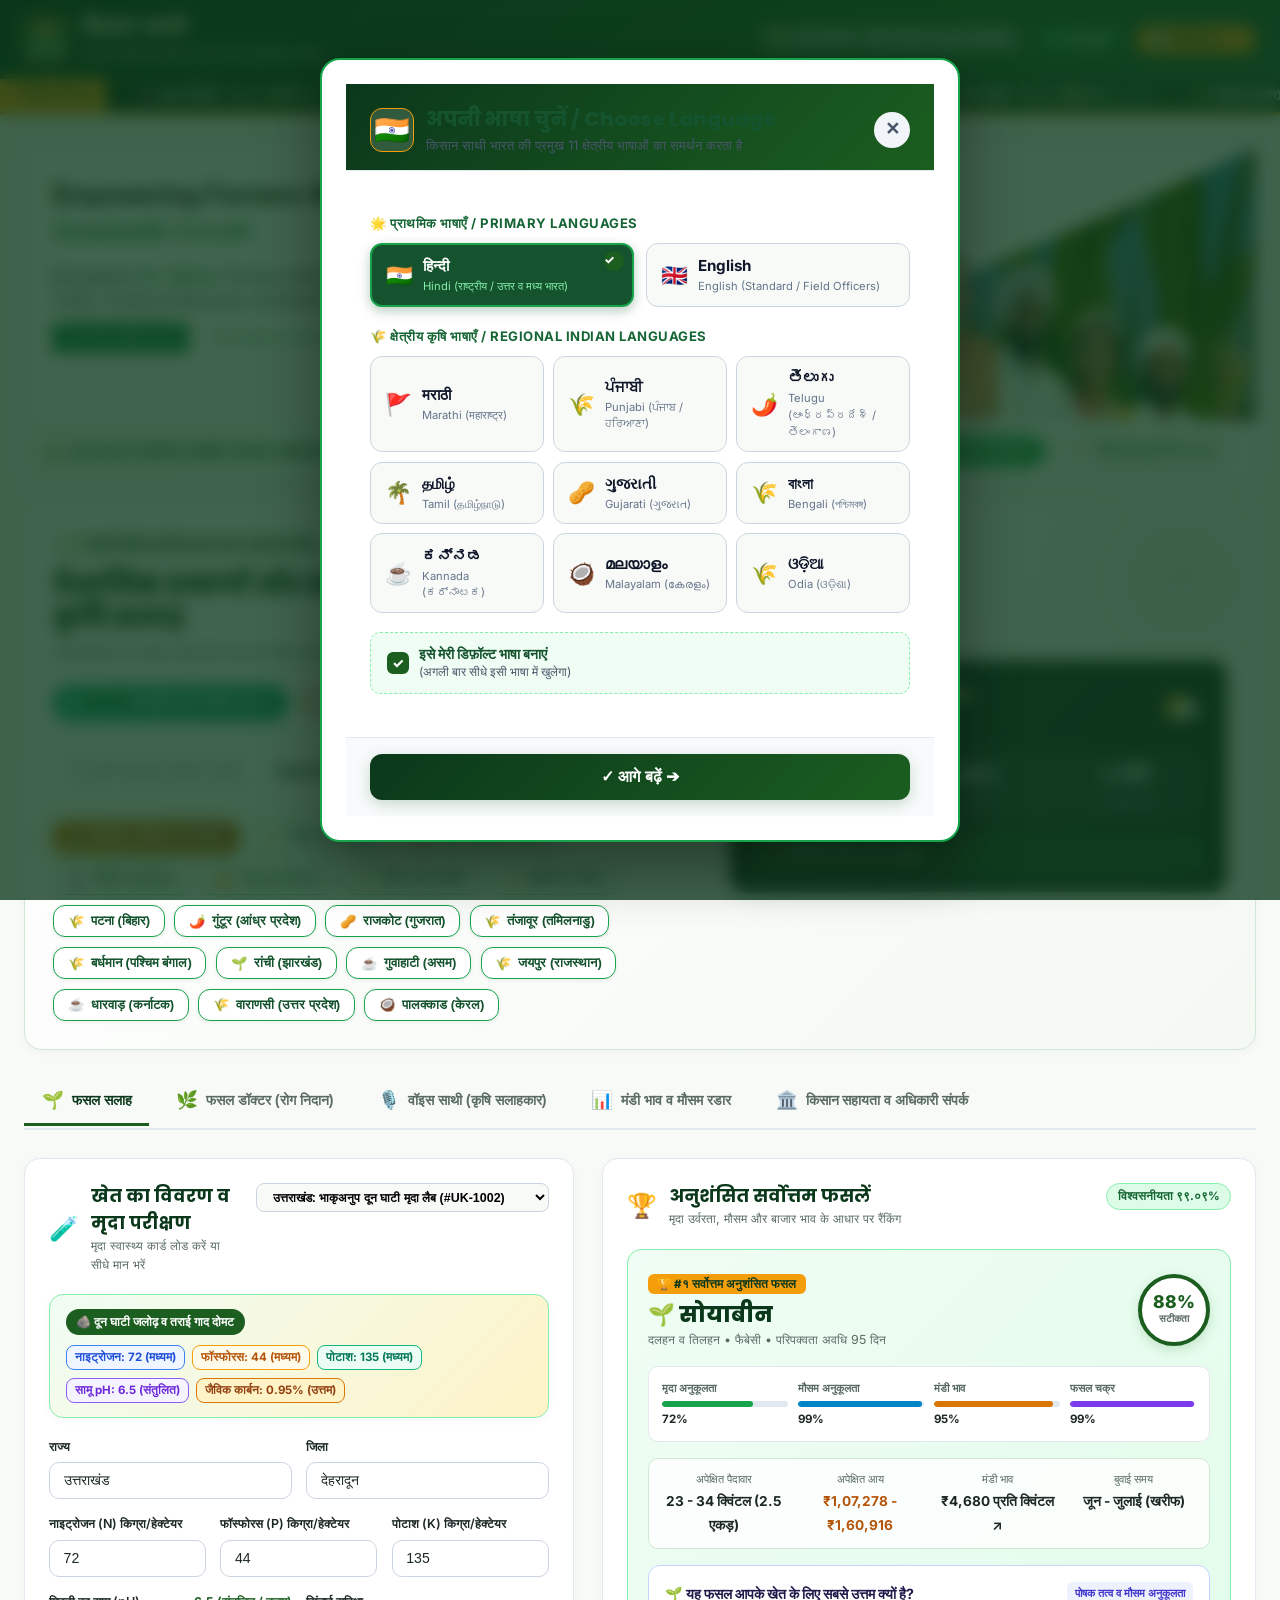
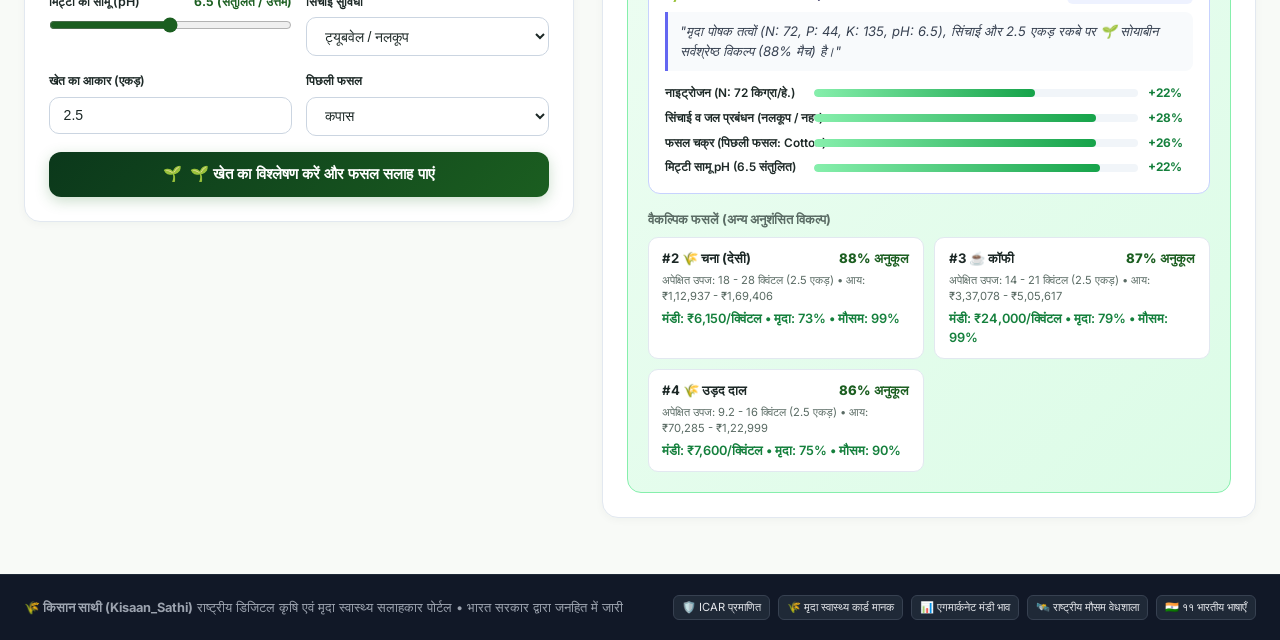
==== commit 9d910f54: "feat: Google-style one-tap Voice Saathi orb + fully automatic live regional data (GPS -> real soil, " ====
--- a/public/index.html
+++ b/public/index.html
@@ -792,6 +792,18 @@
           </p>
         </div>
 
+        <!-- GOOGLE ONE-TAP VOICE ORB (Tap → Listen → Show speech → Answer in selected language) -->
+        <div class="voice-orb-zone">
+          <button id="btnVoiceOrb" class="voice-orb" type="button" aria-label="Tap to speak / बोलने के लिए दबाएं">
+            <span class="voice-orb-ring r1"></span>
+            <span class="voice-orb-ring r2"></span>
+            <span class="voice-orb-ring r3"></span>
+            <span class="voice-orb-icon" id="voiceOrbIcon">🎤</span>
+          </button>
+          <div class="voice-orb-status" id="voiceOrbStatus">🎤 माइक दबाएं और अपनी भाषा में कुछ भी पूछें — उत्तर ऊपर चुनी भाषा में आएगा</div>
+          <div class="voice-orb-transcript" id="voiceOrbTranscript" style="display:none;"></div>
+        </div>
+
         <!-- Google-Style Unified Search Bar -->
         <div class="google-search-bar-wrap">
           <div class="google-search-bar" id="googleSearchBar">
--- a/public/style.css
+++ b/public/style.css
@@ -2339,6 +2339,115 @@
   display: none !important;
 }
 
+/* ==========================================================================
+   GOOGLE ONE-TAP VOICE ORB (Assistant-style listen button)
+   ========================================================================== */
+.voice-orb-zone {
+  display: flex;
+  flex-direction: column;
+  align-items: center;
+  gap: 0.9rem;
+  margin: 1.4rem auto 0.6rem;
+  text-align: center;
+}
+
+.voice-orb {
+  position: relative;
+  width: 108px;
+  height: 108px;
+  border-radius: 50%;
+  border: none;
+  cursor: pointer;
+  background: linear-gradient(135deg, #FFFFFF 0%, #EFF6FF 100%);
+  box-shadow: 0 6px 24px rgba(37, 99, 235, 0.25), 0 2px 6px rgba(0,0,0,0.12);
+  display: flex;
+  align-items: center;
+  justify-content: center;
+  transition: transform 0.25s ease, box-shadow 0.25s ease;
+}
+
+.voice-orb:hover {
+  transform: scale(1.05);
+  box-shadow: 0 10px 32px rgba(37, 99, 235, 0.35), 0 3px 8px rgba(0,0,0,0.14);
+}
+
+.voice-orb:active {
+  transform: scale(0.97);
+}
+
+.voice-orb-icon {
+  font-size: 2.6rem;
+  line-height: 1;
+  z-index: 2;
+  transition: transform 0.2s ease;
+}
+
+.voice-orb-ring {
+  position: absolute;
+  inset: 0;
+  border-radius: 50%;
+  border: 2px solid rgba(37, 99, 235, 0.45);
+  opacity: 0;
+  pointer-events: none;
+}
+
+/* Listening state: expanding Google-Assistant rings + blue orb */
+.voice-orb.listening {
+  background: linear-gradient(135deg, #2563EB 0%, #1D4ED8 100%);
+  box-shadow: 0 8px 30px rgba(37, 99, 235, 0.55);
+}
+
+.voice-orb.listening .voice-orb-icon {
+  transform: scale(1.15);
+}
+
+.voice-orb.listening .voice-orb-ring {
+  animation: voiceOrbRing 1.6s ease-out infinite;
+}
+
+.voice-orb.listening .voice-orb-ring.r2 { animation-delay: 0.5s; }
+.voice-orb.listening .voice-orb-ring.r3 { animation-delay: 1.0s; }
+
+@keyframes voiceOrbRing {
+  0%   { transform: scale(1);    opacity: 0.85; }
+  100% { transform: scale(1.85); opacity: 0; }
+}
+
+.voice-orb-status {
+  font-size: 0.95rem;
+  font-weight: 600;
+  color: #1E293B;
+  max-width: 560px;
+  line-height: 1.45;
+}
+
+.voice-orb-status .orb-lang-tag {
+  display: inline-block;
+  margin-top: 0.25rem;
+  padding: 0.15rem 0.6rem;
+  border-radius: 999px;
+  background: #DBEAFE;
+  color: #1D4ED8;
+  font-size: 0.75rem;
+  font-weight: 700;
+}
+
+.voice-orb-transcript {
+  display: flex;
+  align-items: center;
+  gap: 0.5rem;
+  max-width: 640px;
+  padding: 0.7rem 1.1rem;
+  border-radius: 14px;
+  background: #F0FDF4;
+  border: 1.5px solid #86EFAC;
+  color: #14532D;
+  font-size: 1rem;
+  font-weight: 600;
+  font-style: italic;
+  line-height: 1.5;
+}
+
 /* LIVE SCANNING VISUALIZER WRAP */
 .live-scan-preview-box {
   position: relative;
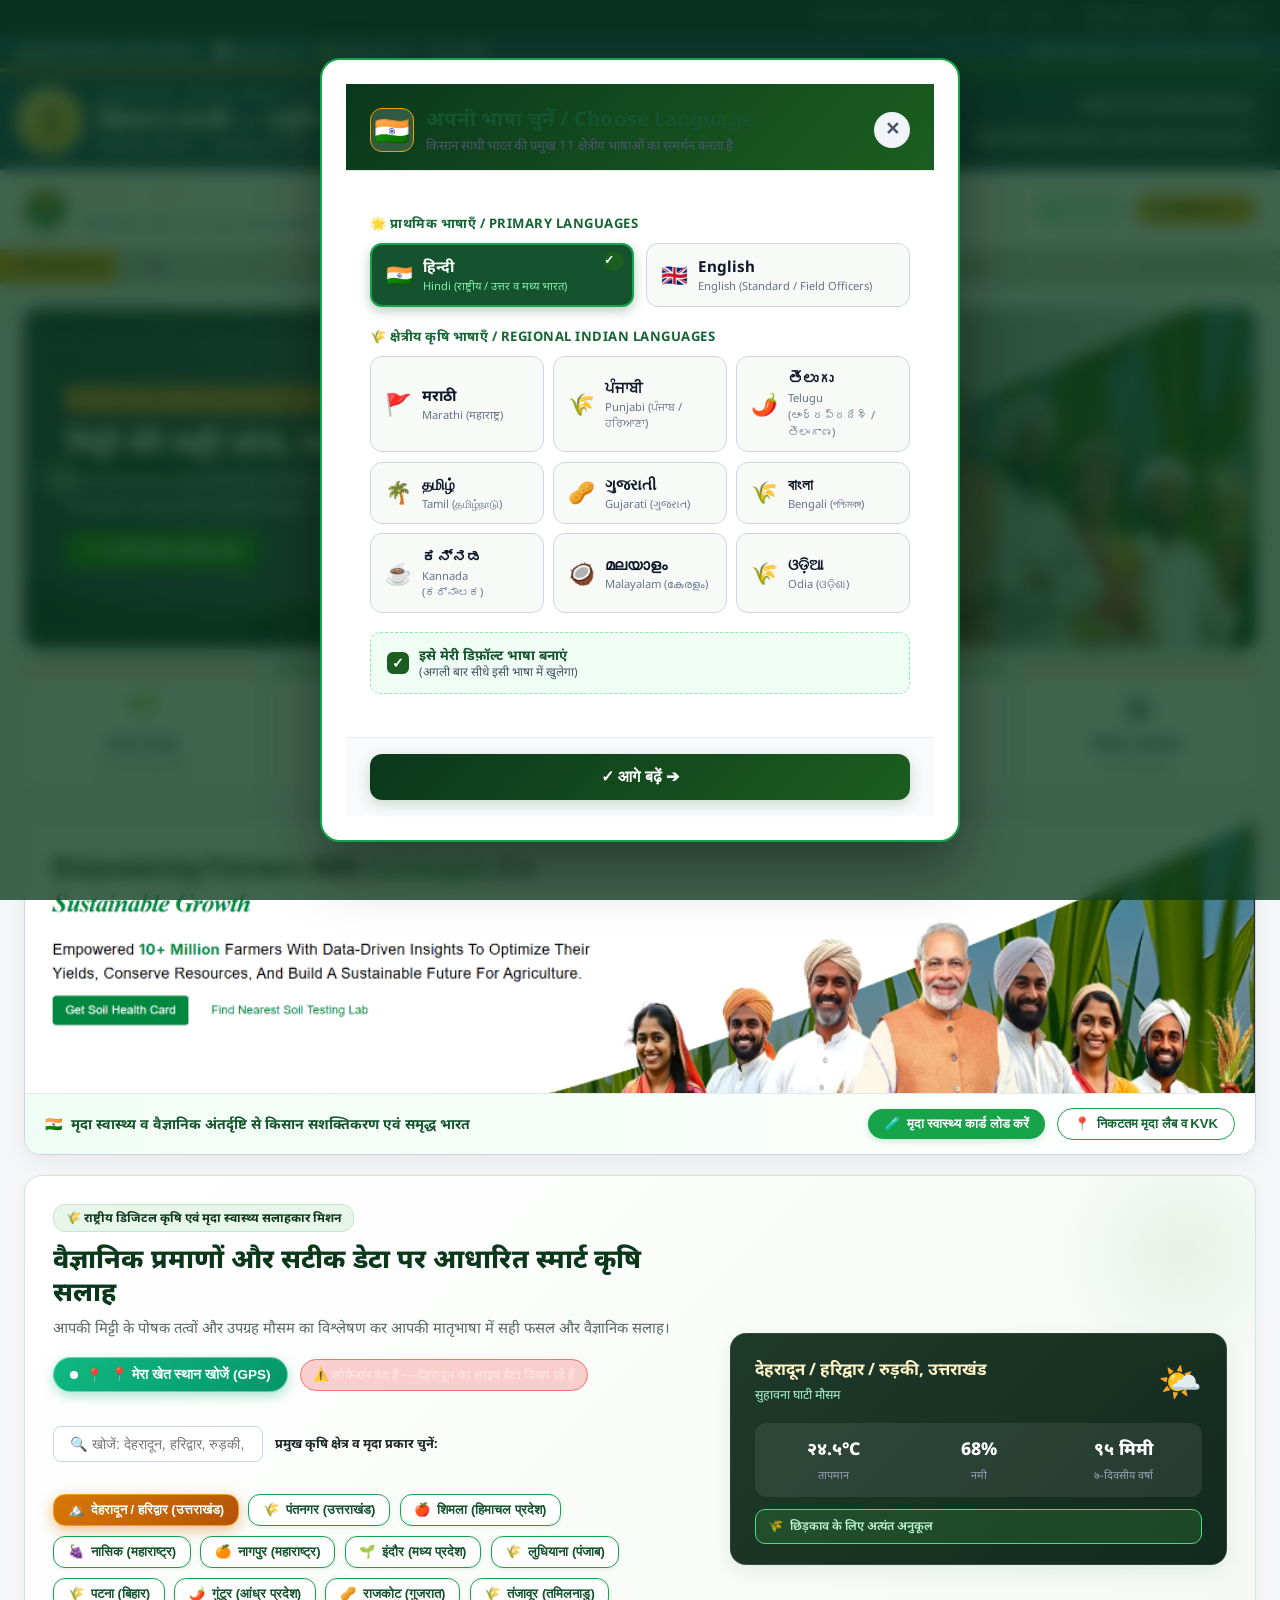
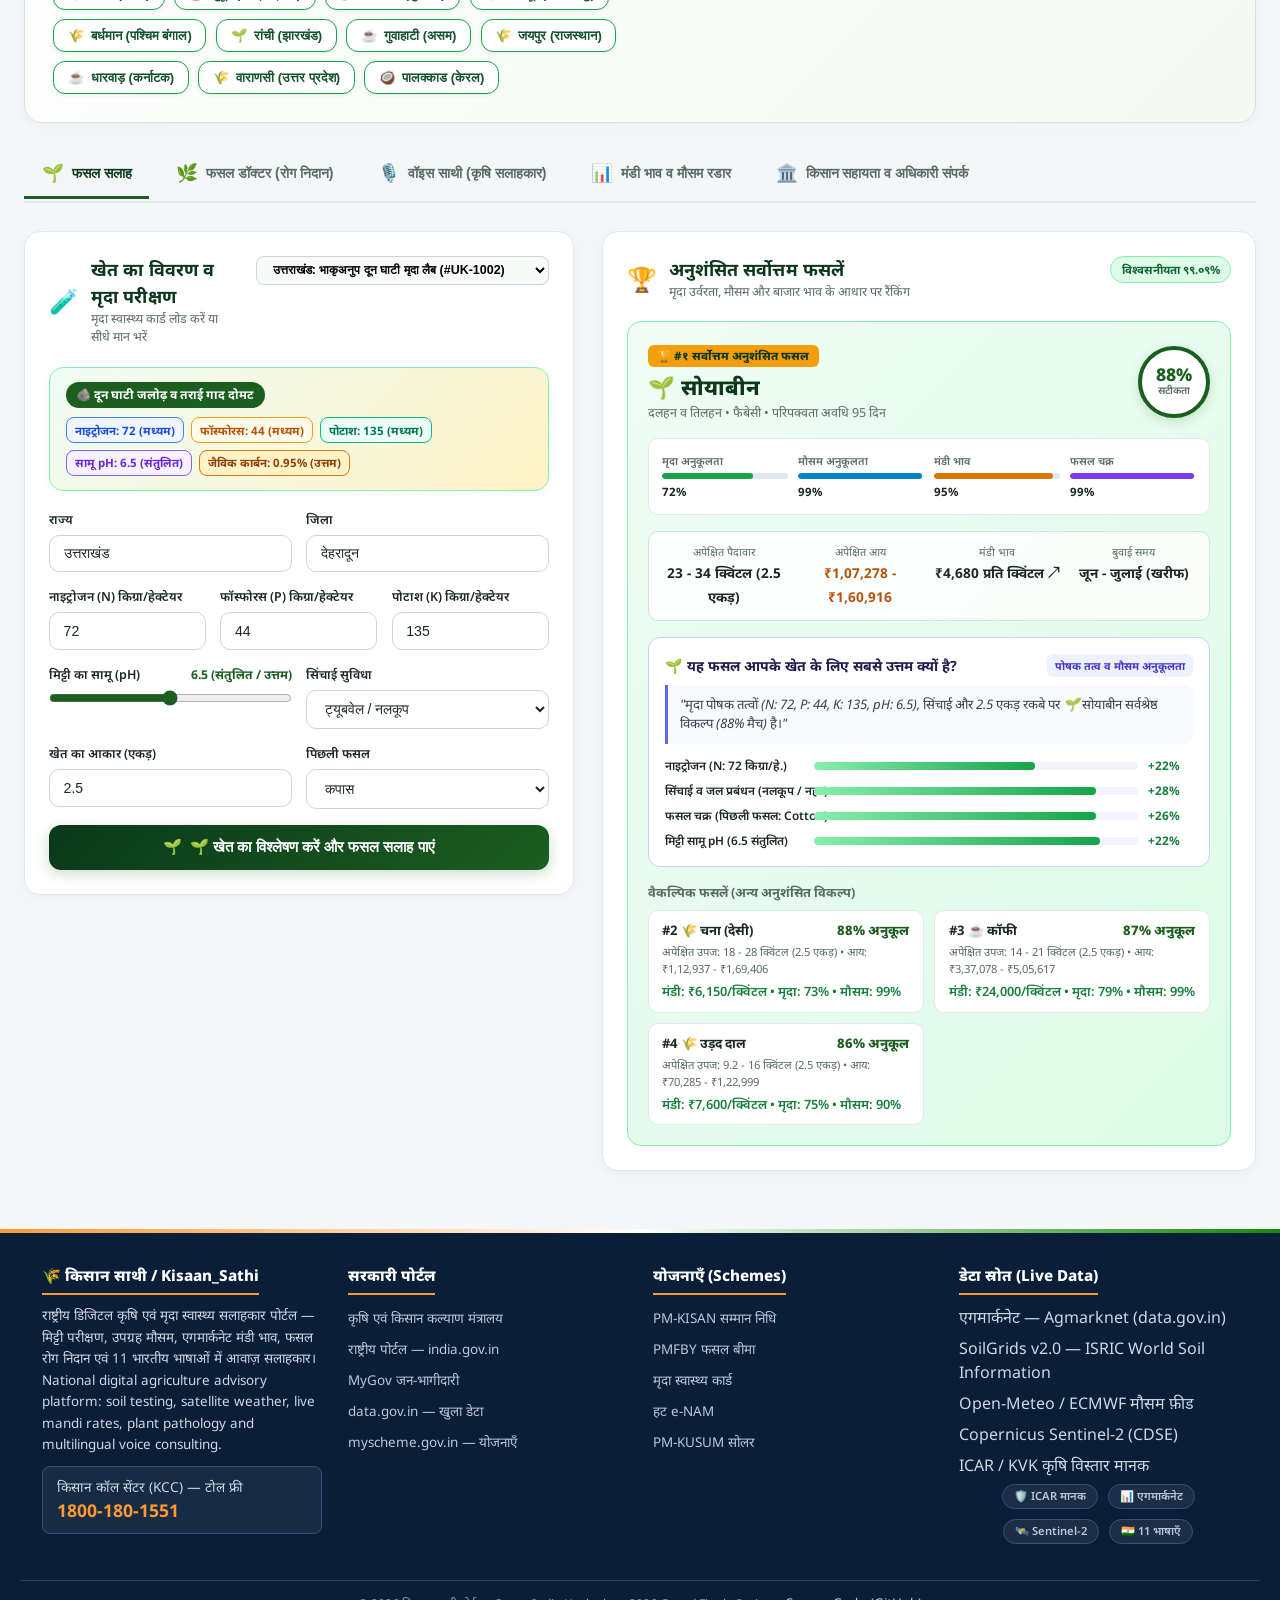
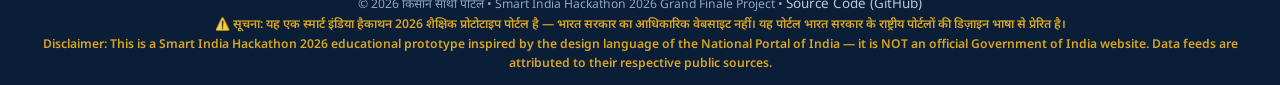
==== commit 6e23a2db: "feat: Government of India national-portal frontend redesign + clean repo restructure FRONTEND (desig" ====
--- a/public/index.html
+++ b/public/index.html
@@ -7,8 +7,10 @@
   <meta name="description" content="भारत सरकार के दिशा-निर्देशों पर आधारित डिजिटल कृषि, मृदा स्वास्थ्य एवं फसल रोग निदान पोर्टल।" />
   <link rel="preconnect" href="https://fonts.googleapis.com" />
   <link rel="preconnect" href="https://fonts.gstatic.com" crossorigin />
-  <link href="https://fonts.googleapis.com/css2?family=Inter:wght@300;400;500;600;700;800&family=Poppins:wght@500;600;700;800&family=Rozha+One&family=Tiro+Devanagari+Hindi:ital@0;1&family=Mukta:wght@400;500;600;700&display=swap" rel="stylesheet" />
+  <link href="https://fonts.googleapis.com/css2?family=Inter:wght@300;400;500;600;700;800&family=Poppins:wght@500;600;700;800&family=Rozha+One&family=Tiro+Devanagari+Hindi:ital@0;1&family=Mukta:wght@400;500;600;700&family=Noto+Sans:wght@400;600;700;800&family=Noto+Sans+Devanagari:wght@400;600;700;800&display=swap" rel="stylesheet" />
   <link rel="stylesheet" href="style.css" />
+  <!-- Government of India national-portal design layer (india.gov.in / agriwelfare.gov.in language) -->
+  <link rel="stylesheet" href="gov-portal.css" />
   <link rel="icon" href="data:image/svg+xml,<svg xmlns=%22http://www.w3.org/2000/svg%22 viewBox=%220 0 100 100%22><text y=%22.9em%22 font-size=%2290%22>🌾</text></svg>">
 </head>
 <body class="theme-indian-agri">
@@ -159,6 +161,60 @@
   </div>
 
   <!-- TOP APP HEADER (GOVERNMENT OF INDIA STANDARD) -->
+  <!-- ============================================================== -->
+  <!-- GOVERNMENT OF INDIA NATIONAL PORTAL CHROME                      -->
+  <!-- (design language of india.gov.in / agriwelfare.gov.in)          -->
+  <!-- ============================================================== -->
+  <a class="gov-skip-link" href="#mainContent">मुख्य सामग्री पर जाएँ | Skip to main content</a>
+
+  <!-- Accessibility toolbar (screen-reader friendly, persisted) -->
+  <div class="gov-a11y-bar" role="region" aria-label="Accessibility tools / सुगम्यता उपकरण">
+    <span class="a11y-group"><span class="a11y-label">Text Size / फ़ॉन्ट आकार:</span>
+      <button id="a11yFontReset" title="Normal text">A</button>
+      <button id="a11yFontLg" title="Large text">A+</button>
+      <button id="a11yFontXl" title="Extra-large text">A++</button>
+    </span>
+    <span class="a11y-group">
+      <button id="a11yContrast" aria-pressed="false" title="High contrast mode / उच्च कंट्रास्ट">◐ High Contrast</button>
+      <a class="a11y-link" href="https://www.mygov.in" target="_blank" rel="noopener">MyGov</a>
+    </span>
+  </div>
+
+  <!-- Cross-government utility strip -->
+  <div class="gov-utility-strip">
+    <nav class="gov-utility-links" aria-label="Government portals">
+      <a href="https://agriwelfare.gov.in" target="_blank" rel="noopener">🏛️ कृषि एवं किसान कल्याण मंत्रालय</a>
+      <a href="https://www.data.gov.in" target="_blank" rel="noopener">📊 data.gov.in</a>
+      <a href="https://www.india.gov.in" target="_blank" rel="noopener">🇮🇳 india.gov.in</a>
+      <a href="https://www.enam.gov.in" target="_blank" rel="noopener">हट e-NAM</a>
+    </nav>
+    <span class="gov-utility-right">स्क्रीन रीडर अनुकूल • Screen Reader Access</span>
+  </div>
+  <div class="gov-tricolor-strip" aria-hidden="true"></div>
+
+  <!-- National header band -->
+  <div class="gov-national-band">
+    <div class="gov-emblem" aria-hidden="true">
+      <svg viewBox="0 0 48 48" fill="none" xmlns="http://www.w3.org/2000/svg">
+        <path d="M24 42 C24 30, 24 20, 24 8" stroke="#5b4108" stroke-width="2.4" stroke-linecap="round"/>
+        <path d="M24 14 C20 13, 17 10, 16 6 C20 7, 23 9, 24 12 M24 14 C28 13, 31 10, 32 6 C28 7, 25 9, 24 12" fill="#7a5a0a" stroke="#5b4108" stroke-width="1"/>
+        <path d="M24 22 C20 21, 17 18, 16 14 C20 15, 23 17, 24 20 M24 22 C28 21, 31 18, 32 14 C28 15, 25 17, 24 20" fill="#7a5a0a" stroke="#5b4108" stroke-width="1"/>
+        <path d="M24 30 C20 29, 17 26, 16 22 C20 23, 23 25, 24 28 M24 30 C28 29, 31 26, 32 22 C28 23, 25 25, 24 28" fill="#7a5a0a" stroke="#5b4108" stroke-width="1"/>
+        <path d="M12 42 C16 39, 20 38, 24 40 M36 42 C32 39, 28 38, 24 40" stroke="#5b4108" stroke-width="2" stroke-linecap="round"/>
+      </svg>
+    </div>
+    <div class="gov-band-text">
+      <p class="band-motto">सत्यमेव जयते • Digital India • Atmanirbhar Krishi</p>
+      <h1 class="band-title-hi">किसान साथी — राष्ट्रीय डिजिटल कृषि एवं मृदा स्वास्थ्य पोर्टल</h1>
+      <p class="band-title-en">Kisaan_Sathi — National Digital Agriculture &amp; Soil Health Advisory Platform</p>
+    </div>
+    <div class="gov-band-right">
+      <span class="gov-cert-pill">🛡️ SIH 2026 ग्रैंड फिनाले परियोजना</span>
+      <span class="gov-cert-pill">📡 एगमार्कनेट • SoilGrids • Open-Meteo • Sentinel-2</span>
+    </div>
+  </div>
+
+
   <header class="app-header">
     <div class="header-container">
       <div class="brand-group">
@@ -216,7 +272,92 @@
   </header>
 
   <!-- MAIN WRAPPER -->
-  <main class="main-container">
+  <main class="main-container" id="mainContent">
+
+    <!-- ============================================================== -->
+    <!-- NATIONAL HERO CAROUSEL (scheme-banner style, auto-rotating)     -->
+    <!-- ============================================================== -->
+    <div class="gov-carousel" id="govCarousel" aria-roledescription="carousel" aria-label="प्रमुख घोषणाएँ / Featured announcements">
+      <div class="gov-carousel-track">
+
+        <div class="gov-slide active" role="group" aria-label="स्लाइड 1">
+          <img class="slide-img" src="hero_farmer_banner.png" alt="Empowering farmers with soil insights" />
+          <div class="slide-overlay"></div>
+          <div class="slide-content">
+            <span class="slide-kicker">मृदा स्वास्थ्य मिशन • Soil Health Mission</span>
+            <p class="slide-title-hi">मिट्टी की सही जांच, फसल का सही चुनाव</p>
+            <p class="slide-title-en">AI-powered crop advisory from your Soil Health Card, live satellite weather and real mandi rates — in your own language.</p>
+            <button class="slide-cta" type="button" onclick="document.querySelector('.tab-btn[data-tab=&quot;tab-recommend&quot;]').click();">🌱 अभी फसल सलाह पाएँ</button>
+          </div>
+        </div>
+
+        <div class="gov-slide" role="group" aria-label="स्लाइड 2">
+          <img class="slide-img" src="swasth_dhara_banner.png" alt="Swasth Dhara Khet Hara mission" />
+          <div class="slide-overlay"></div>
+          <div class="slide-content">
+            <span class="slide-kicker">स्वस्थ धरा • खेत हरा</span>
+            <p class="slide-title-hi">फसल डॉक्टर — पत्ती की फोटो से रोग की पहचान</p>
+            <p class="slide-title-en">Deep-learning leaf pathology trained on the PlantVillage research dataset, with ICAR-verified organic &amp; chemical remedies.</p>
+            <button class="slide-cta" type="button" onclick="document.querySelector('.tab-btn[data-tab=&quot;tab-doctor&quot;]').click();">🌿 रोग निदान करें</button>
+          </div>
+        </div>
+
+        <div class="gov-slide slide-tricolor" role="group" aria-label="स्लाइड 3">
+          <svg class="slide-chakra" viewBox="0 0 100 100" aria-hidden="true">
+            <circle cx="50" cy="50" r="46" fill="none" stroke="#000080" stroke-width="3"/>
+            <g stroke="#000080" stroke-width="1.4">
+              <line x1="50" y1="4" x2="50" y2="96"/><line x1="4" y1="50" x2="96" y2="50"/>
+              <line x1="17" y1="17" x2="83" y2="83"/><line x1="83" y1="17" x2="17" y2="83"/>
+              <line x1="30" y1="8" x2="70" y2="92"/><line x1="70" y1="8" x2="30" y2="92"/>
+              <line x1="8" y1="30" x2="92" y2="70"/><line x1="92" y1="30" x2="8" y2="70"/>
+            </g>
+            <circle cx="50" cy="50" r="9" fill="none" stroke="#000080" stroke-width="2.6"/>
+          </svg>
+          <div class="slide-content">
+            <span class="slide-kicker">डिजिटल कृषि • Digital Agriculture</span>
+            <p class="slide-title-hi">आपकी भाषा में आपका कृषि सलाहकार</p>
+            <p class="slide-title-en">Voice Saathi answers farmer questions in 11 Indian languages, powered by Groq LLM and an ICAR-grounded agronomic knowledge base.</p>
+            <button class="slide-cta" type="button" onclick="document.querySelector('.tab-btn[data-tab=&quot;tab-voice&quot;]').click();">🎙️ वॉइस साथी से पूछें</button>
+          </div>
+        </div>
+
+        <div class="gov-slide" role="group" aria-label="स्लाइड 4">
+          <img class="slide-img" src="swasth_dhara_banner.png" alt="National agriculture mission banner" style="filter:hue-rotate(15deg) brightness(0.85);" />
+          <div class="slide-overlay" style="background: linear-gradient(90deg, rgba(6,38,10,0.94) 0%, rgba(6,38,10,0.7) 45%, rgba(6,38,10,0.1) 100%);"></div>
+          <div class="slide-content">
+            <span class="slide-kicker" style="background: var(--gov-green); color:#fff;">एगमार्कनेट लाइव • Live Mandi Radar</span>
+            <p class="slide-title-hi">रियल-टाइम मंडी भाव और 7-दिवसीय रुझान</p>
+            <p class="slide-title-en">Verified daily APMC rates streamed from the official Agmarknet (data.gov.in) feed with transparent data-source labeling.</p>
+            <button class="slide-cta" type="button" onclick="document.querySelector('.tab-btn[data-tab=&quot;tab-mandi&quot;]').click();">📊 मंडी रडार खोलें</button>
+          </div>
+        </div>
+
+      </div>
+      <button class="car-arrow car-prev" aria-label="Previous slide">❮</button>
+      <button class="car-arrow car-next" aria-label="Next slide">❯</button>
+      <div class="car-dots"></div>
+    </div>
+
+    <!-- QUICK SERVICES (national portal "Services" strip) -->
+    <div class="gov-quick-services" aria-label="Quick services / त्वरित सेवाएँ">
+      <a class="gov-qs-card" data-target-tab="tab-recommend" href="#mainContent">
+        <span class="qs-icon">🌱</span><span class="qs-title">फसल सलाह</span><span class="qs-sub">AI Crop Advisory</span>
+      </a>
+      <a class="gov-qs-card" data-target-tab="tab-doctor" href="#mainContent">
+        <span class="qs-icon">🌿</span><span class="qs-title">फसल डॉक्टर</span><span class="qs-sub">Disease Diagnosis</span>
+      </a>
+      <a class="gov-qs-card" data-target-tab="tab-voice" href="#mainContent">
+        <span class="qs-icon">🎙️</span><span class="qs-title">वॉइस साथी</span><span class="qs-sub">Voice Consultant</span>
+      </a>
+      <a class="gov-qs-card" data-target-tab="tab-mandi" href="#mainContent">
+        <span class="qs-icon">📊</span><span class="qs-title">मंडी भाव</span><span class="qs-sub">Mandi Rates</span>
+      </a>
+      <a class="gov-qs-card" data-target-tab="tab-helpline" href="#mainContent">
+        <span class="qs-icon">🏛️</span><span class="qs-title">किसान सहायता</span><span class="qs-sub">KVK Helpline</span>
+      </a>
+    </div>
+
+
 
     <!-- ============================================================== -->
     <!-- 1. NATIONAL SOIL MISSION HERO BANNER (IMAGE 1) -->
@@ -1093,25 +1234,174 @@
       </div>
     </div>
 
+
+    <!-- ============================================================== -->
+    <!-- GOVERNMENT SCHEMES & DIRECT BENEFIT PORTALS (real redirects)    -->
+    <!-- ============================================================== -->
+    <section class="gov-schemes-section" aria-label="केंद्र सरकार की कृषि योजनाएँ">
+      <div class="gov-section-head">
+        <span class="head-bar"></span>
+        <div>
+          <h2>🏛️ प्रमुख केंद्र सरकार कृषि योजनाएँ</h2>
+          <span class="head-sub">Central Sector Schemes — official portals for direct benefit transfer &amp; enrolment</span>
+        </div>
+      </div>
+      <div class="gov-schemes-grid">
+
+        <a class="gov-scheme-card" href="https://pmkisan.gov.in" target="_blank" rel="noopener">
+          <div class="sc-band"></div>
+          <div class="sc-body">
+            <div class="sc-ministry">कृषि एवं किसान कल्याण मंत्रालय</div>
+            <p class="sc-name">PM-KISAN सम्मान निधि</p>
+            <p class="sc-desc">प्रति वर्ष ₹6,000 की प्रत्यक्ष आय सहायता — तीन किश्तों में सीधे बैंक खाते में।</p>
+          </div>
+          <span class="sc-link"><span>आवेदन / स्थिति देखें →</span><span class="sc-url">pmkisan.gov.in</span></span>
+        </a>
+
+        <a class="gov-scheme-card" href="https://pmfby.gov.in" target="_blank" rel="noopener">
+          <div class="sc-band"></div>
+          <div class="sc-body">
+            <div class="sc-ministry">कृषि एवं किसान कल्याण मंत्रालय</div>
+            <p class="sc-name">PMFBY फसल बीमा</p>
+            <p class="sc-desc">सूखा, बाढ़ व कीट प्रकोप से फसल बीमा — प्रीमियम खरीफ 2%, रबी 1.5%।</p>
+          </div>
+          <span class="sc-link"><span>बीमा कराएँ →</span><span class="sc-url">pmfby.gov.in</span></span>
+        </a>
+
+        <a class="gov-scheme-card" href="https://soilhealth.dac.gov.in" target="_blank" rel="noopener">
+          <div class="sc-band"></div>
+          <div class="sc-body">
+            <div class="sc-ministry">मृदा स्वास्थ्य कार्ड योजना</div>
+            <p class="sc-name">मृदा स्वास्थ्य कार्ड (SHC)</p>
+            <p class="sc-desc">निःशुल्क मिट्टी जांच रिपोर्ट — NPK, pH व उर्वरक सिफारिश। यहाँ अपना SHC अपलोड करें।</p>
+          </div>
+          <span class="sc-link"><span>कार्ड डाउनलोड →</span><span class="sc-url">soilhealth.dac.gov.in</span></span>
+        </a>
+
+        <a class="gov-scheme-card" href="https://www.enam.gov.in" target="_blank" rel="noopener">
+          <div class="sc-band"></div>
+          <div class="sc-body">
+            <div class="sc-ministry">राष्ट्रीय कृषि बाजार</div>
+            <p class="sc-name">हट e-NAM</p>
+            <p class="sc-desc">1,000+ APMC मंडियों का ऑनलाइन नीलामी नेटवर्क — घर बैठे बिक्री व भुगतान।</p>
+          </div>
+          <span class="sc-link"><span>पोर्टल खोलें →</span><span class="sc-url">enam.gov.in</span></span>
+        </a>
+
+        <a class="gov-scheme-card" href="https://pmkusum.mnre.gov.in" target="_blank" rel="noopener">
+          <div class="sc-band"></div>
+          <div class="sc-body">
+            <div class="sc-ministry">नवीन एवं नवीकरणीय ऊर्जा मंत्रालय</div>
+            <p class="sc-name">PM-KUSUM सोलर पंप</p>
+            <p class="sc-desc">सोलर खेती पंप व ग्रिड-कनेक्टेड सोलर प्लांट पर 60% तक सब्सिडी।</p>
+          </div>
+          <span class="sc-link"><span>आवेदन करें →</span><span class="sc-url">pmkusum.mnre.gov.in</span></span>
+        </a>
+
+        <a class="gov-scheme-card" href="https://agriinfra.gov.in" target="_blank" rel="noopener">
+          <div class="sc-band"></div>
+          <div class="sc-body">
+            <div class="sc-ministry">कृषि अवसंरचना कोष</div>
+            <p class="sc-name">AIF — कृषि इंफ्रा फंड</p>
+            <p class="sc-desc">वेयरहाउस, कोल्ड स्टोरेज व कस्टम हायरिंग सेंटर हेतु 3% ब्याज पर ₹1 लाख करोड़।</p>
+          </div>
+          <span class="sc-link"><span>विवरण देखें →</span><span class="sc-url">agriinfra.gov.in</span></span>
+        </a>
+
+        <a class="gov-scheme-card" href="https://www.kisancallcentre.in" target="_blank" rel="noopener">
+          <div class="sc-band"></div>
+          <div class="sc-body">
+            <div class="sc-ministry">किसान कॉल सेंटर</div>
+            <p class="sc-name">KCC फ्री हेल्पलाइन</p>
+            <p class="sc-desc">कृषि विशेषज्ञों से 11 भाषाओं में निःशुल्क फोन परामर्श — टोल फ्री 1800-180-1551।</p>
+          </div>
+          <span class="sc-link"><span>जानकारी →</span><span class="sc-url">kisancallcentre.in</span></span>
+        </a>
+
+        <a class="gov-scheme-card" href="https://www.myscheme.gov.in" target="_blank" rel="noopener">
+          <div class="sc-band"></div>
+          <div class="sc-body">
+            <div class="sc-ministry">भारत सरकार</div>
+            <p class="sc-name">MY Scheme योजना पोर्टल</p>
+            <p class="sc-desc">केंद्र व राज्य सरकार की 3,000+ योजनाओं की खोज एवं पात्रता जांच।</p>
+          </div>
+          <span class="sc-link"><span>योजनाएँ खोजें →</span><span class="sc-url">myscheme.gov.in</span></span>
+        </a>
+
+      </div>
+    </section>
+
+    <!-- PLATFORM IMPACT STATS STRIP -->
+    <div class="gov-stats-strip" aria-label="Platform statistics">
+      <div class="gov-stat"><span class="stat-num">22</span><span class="stat-lbl">फसलें • Crops Ranked</span></div>
+      <div class="gov-stat"><span class="stat-num">98.6%</span><span class="stat-lbl">ML सटीकता • CV Accuracy</span></div>
+      <div class="gov-stat"><span class="stat-num">11</span><span class="stat-lbl">भाषाएँ • Languages</span></div>
+      <div class="gov-stat"><span class="stat-num">18</span><span class="stat-lbl">कृषि हब • Agro Hubs</span></div>
+      <div class="gov-stat"><span class="stat-num">100%</span><span class="stat-lbl">ऑफ़लाइन मोड • Offline Ready</span></div>
+    </div>
+
+
   </main>
 
-  <!-- FOOTER (OFFICIAL CITIZEN PORTAL STYLE) -->
-  <footer class="app-footer">
-    <div class="footer-container">
-      <div class="footer-left">
-        <strong>🌾 किसान साथी (Kisaan_Sathi)</strong>
-        <span data-i18n="footer_sub">राष्ट्रीय डिजिटल कृषि एवं मृदा स्वास्थ्य सलाहकार पोर्टल • भारत सरकार द्वारा जनहित में जारी</span>
-      </div>
-      <div class="footer-tags">
-        <span class="tech-tag" data-i18n="tag_icar">🛡️ ICAR प्रमाणित</span>
-        <span class="tech-tag" data-i18n="tag_shc">🌾 मृदा स्वास्थ्य कार्ड मानक</span>
-        <span class="tech-tag" data-i18n="tag_mandi">📊 एगमार्कनेट मंडी भाव</span>
-        <span class="tech-tag" data-i18n="tag_weather">🛰️ राष्ट्रीय मौसम वेधशाला</span>
-        <span class="tech-tag" data-i18n="tag_langs">🇮🇳 ११ भारतीय भाषाएँ</span>
-      </div>
+  <!-- GOVERNMENT PORTAL FOOTER -->
+  <footer class="gov-footer">
+    <div class="gov-footer-main">
+      <div>
+        <h4>🌾 किसान साथी / Kisaan_Sathi</h4>
+        <p class="foot-about">राष्ट्रीय डिजिटल कृषि एवं मृदा स्वास्थ्य सलाहकार पोर्टल — मिट्टी परीक्षण, उपग्रह मौसम, एगमार्कनेट मंडी भाव, फसल रोग निदान एवं 11 भारतीय भाषाओं में आवाज़ सलाहकार।<br>
+        National digital agriculture advisory platform: soil testing, satellite weather, live mandi rates, plant pathology and multilingual voice consulting.</p>
+        <div class="foot-helpline">किसान कॉल सेंटर (KCC) — टोल फ्री<br><strong>1800-180-1551</strong></div>
+      </div>
+      <div>
+        <h4>सरकारी पोर्टल</h4>
+        <ul>
+          <li><a href="https://agriwelfare.gov.in" target="_blank" rel="noopener">कृषि एवं किसान कल्याण मंत्रालय</a></li>
+          <li><a href="https://www.india.gov.in" target="_blank" rel="noopener">राष्ट्रीय पोर्टल — india.gov.in</a></li>
+          <li><a href="https://www.mygov.in" target="_blank" rel="noopener">MyGov जन-भागीदारी</a></li>
+          <li><a href="https://www.data.gov.in" target="_blank" rel="noopener">data.gov.in — खुला डेटा</a></li>
+          <li><a href="https://www.myscheme.gov.in" target="_blank" rel="noopener">myscheme.gov.in — योजनाएँ</a></li>
+        </ul>
+      </div>
+      <div>
+        <h4>योजनाएँ (Schemes)</h4>
+        <ul>
+          <li><a href="https://pmkisan.gov.in" target="_blank" rel="noopener">PM-KISAN सम्मान निधि</a></li>
+          <li><a href="https://pmfby.gov.in" target="_blank" rel="noopener">PMFBY फसल बीमा</a></li>
+          <li><a href="https://soilhealth.dac.gov.in" target="_blank" rel="noopener">मृदा स्वास्थ्य कार्ड</a></li>
+          <li><a href="https://www.enam.gov.in" target="_blank" rel="noopener">हट e-NAM</a></li>
+          <li><a href="https://pmkusum.mnre.gov.in" target="_blank" rel="noopener">PM-KUSUM सोलर</a></li>
+        </ul>
+      </div>
+      <div>
+        <h4>डेटा स्रोत (Live Data)</h4>
+        <ul>
+          <li>एगमार्कनेट — Agmarknet (data.gov.in)</li>
+          <li>SoilGrids v2.0 — ISRIC World Soil Information</li>
+          <li>Open-Meteo / ECMWF मौसम फ़ीड</li>
+          <li>Copernicus Sentinel-2 (CDSE)</li>
+          <li>ICAR / KVK कृषि विस्तार मानक</li>
+        </ul>
+        <div class="gov-footer-logos">
+          <span>🛡️ ICAR मानक</span><span>📊 एगमार्कनेट</span><span>🛰️ Sentinel-2</span><span>🇮🇳 11 भाषाएँ</span>
+        </div>
+      </div>
+    </div>
+    <div class="gov-footer-bottom">
+      <p>
+        © 2026 किसान साथी पोर्टल • Smart India Hackathon 2026 Grand Finale Project •
+        <a href="https://github.com/rajat9para/kisan_sathi-crop-prediction-through-ai-and-many-more-" target="_blank" rel="noopener">Source Code (GitHub)</a>
+      </p>
+      <p class="disclaimer">
+        ⚠️ सूचना: यह एक स्मार्ट इंडिया हैकाथन 2026 शैक्षिक प्रोटोटाइप पोर्टल है — भारत सरकार का आधिकारिक वेबसाइट नहीं।
+        यह पोर्टल भारत सरकार के राष्ट्रीय पोर्टलों की डिज़ाइन भाषा से प्रेरित है।<br>
+        Disclaimer: This is a Smart India Hackathon 2026 educational prototype inspired by the design
+        language of the National Portal of India — it is NOT an official Government of India website.
+        Data feeds are attributed to their respective public sources.
+      </p>
     </div>
   </footer>
 
+  <script src="gov-portal.js"></script>
   <script src="app.js"></script>
 </body>
 </html>
--- a/public/gov-portal.css
+++ b/public/gov-portal.css
@@ -0,0 +1,338 @@
+/* ============================================================================
+   KISAAN_SATHI — GOVERNMENT OF INDIA NATIONAL PORTAL DESIGN LAYER
+   ----------------------------------------------------------------------------
+   Design language inspired by: india.gov.in • agriwelfare.gov.in • mygov.in
+   - Typography: Noto Sans + Noto Sans Devanagari (with full system fallback)
+   - Palette: Central-gov navy (#173A63), saffron (#FF9933), India green (#138808)
+   - Loaded AFTER style.css: all app dynamics (tabs, cards, JS-rendered content)
+     keep their original styling; this layer re-skins the portal chrome and adds
+     the national-portal sections (carousel, schemes, footer, accessibility bar).
+   ========================================================================== */
+
+@import url('https://fonts.googleapis.com/css2?family=Noto+Sans:ital,wght@0,400;0,600;0,700;0,800;1,400&family=Noto+Sans+Devanagari:wght@400;600;700;800&display=swap');
+
+:root {
+  --gov-navy: #173a63;
+  --gov-navy-dark: #0f2a4a;
+  --gov-navy-deep: #0a1e38;
+  --gov-saffron: #ff9933;
+  --gov-saffron-dark: #e07b12;
+  --gov-green: #138808;
+  --gov-green-light: #1a9e0f;
+  --gov-chakra: #000080;
+  --gov-gold: #d9a521;
+  --gov-paper: #f5f6f8;
+  --gov-line: #d7dce3;
+  --gov-text: #1c2733;
+  --gov-font: 'Noto Sans', 'Noto Sans Devanagari', 'Segoe UI', Roboto,
+              'Nirmala UI', Arial, sans-serif;
+}
+
+/* ---- Global typography ---- */
+body.gov-theme {
+  font-family: var(--gov-font);
+  background: var(--gov-paper);
+  color: var(--gov-text);
+  -webkit-font-smoothing: antialiased;
+}
+body.gov-theme h1, body.gov-theme h2, body.gov-theme h3 {
+  font-family: var(--gov-font);
+  letter-spacing: 0.1px;
+}
+
+/* ---- Skip link (accessibility standard on GoI portals) ---- */
+.gov-skip-link {
+  position: absolute; left: -9999px; top: 0; z-index: 3000;
+  background: var(--gov-navy); color: #fff; padding: 10px 18px;
+  font-weight: 700; border-radius: 0 0 8px 0; text-decoration: none;
+}
+.gov-skip-link:focus { left: 0; }
+
+/* ---- Accessibility toolbar ---- */
+.gov-a11y-bar {
+  background: var(--gov-navy-deep); color: #cdd8e6;
+  font-size: 0.78rem; display: flex; align-items: center;
+  justify-content: flex-end; gap: 14px; padding: 5px 18px; flex-wrap: wrap;
+}
+.gov-a11y-bar .a11y-group { display: flex; align-items: center; gap: 6px; }
+.gov-a11y-bar button, .gov-a11y-bar a.a11y-link {
+  background: transparent; color: #cdd8e6; border: 1px solid #33507a;
+  border-radius: 5px; padding: 2px 9px; cursor: pointer; font-size: 0.78rem;
+  font-family: inherit; text-decoration: none; line-height: 1.5;
+}
+.gov-a11y-bar button:hover, .gov-a11y-bar a.a11y-link:hover {
+  background: #22436f; color: #fff;
+}
+.gov-a11y-bar .a11y-label { font-weight: 600; color: #8fa6c2; }
+
+/* ---- Utility strip (cross-government links) ---- */
+.gov-utility-strip {
+  background: var(--gov-navy); color: #fff;
+  display: flex; align-items: center; justify-content: space-between;
+  padding: 7px 18px; font-size: 0.8rem; flex-wrap: wrap; gap: 8px;
+}
+.gov-utility-links { display: flex; gap: 18px; flex-wrap: wrap; }
+.gov-utility-links a {
+  color: #dce6f2; text-decoration: none; font-weight: 600;
+  display: inline-flex; align-items: center; gap: 5px;
+}
+.gov-utility-links a:hover { color: var(--gov-saffron); text-decoration: underline; }
+.gov-utility-right { color: #a8bdd6; font-weight: 600; }
+
+/* ---- Tricolor divider ---- */
+.gov-tricolor-strip {
+  height: 4px; width: 100%;
+  background: linear-gradient(90deg,
+    var(--gov-saffron) 0 33.3%, #ffffff 33.3% 66.6%, var(--gov-green) 66.6% 100%);
+}
+
+/* ---- National header band ---- */
+.gov-national-band {
+  background: linear-gradient(135deg, var(--gov-navy) 0%, var(--gov-navy-dark) 100%);
+  color: #fff; padding: 14px 18px;
+  display: flex; align-items: center; gap: 16px; flex-wrap: wrap;
+}
+.gov-emblem {
+  width: 64px; height: 64px; flex: 0 0 64px;
+  background: radial-gradient(circle at 35% 30%, #f7d774, #d9a521 70%);
+  border-radius: 50%; display: flex; align-items: center; justify-content: center;
+  border: 3px solid #fff; box-shadow: 0 0 0 2px var(--gov-gold);
+}
+.gov-emblem svg { width: 40px; height: 40px; }
+.gov-band-text { flex: 1 1 300px; min-width: 260px; }
+.gov-band-text .band-motto {
+  font-size: 0.72rem; letter-spacing: 1.4px; text-transform: uppercase;
+  color: #a8bdd6; font-weight: 700; margin: 0 0 2px 0;
+}
+.gov-band-text .band-title-hi {
+  font-size: 1.55rem; font-weight: 800; margin: 0; line-height: 1.15;
+}
+.gov-band-text .band-title-en {
+  font-size: 0.95rem; font-weight: 600; color: #cdd8e6; margin: 0;
+}
+.gov-band-right {
+  display: flex; flex-direction: column; align-items: flex-end; gap: 6px;
+}
+.gov-cert-pill {
+  background: rgba(255,255,255,0.1); border: 1px solid #33507a;
+  border-radius: 20px; padding: 4px 12px; font-size: 0.72rem;
+  color: #dce6f2; font-weight: 600; display: inline-flex; gap: 6px; align-items: center;
+}
+
+/* ---- App sub-header re-skin (blend original header into the gov chrome) ---- */
+body.gov-theme .app-header {
+  background: #fff; border-bottom: 1px solid var(--gov-line);
+  box-shadow: 0 2px 10px rgba(15, 42, 74, 0.08);
+}
+body.gov-theme .brand-title { color: var(--gov-navy); }
+body.gov-theme .brand-tagline { color: #5a6b7d; }
+
+/* ---- HERO CAROUSEL (national scheme-banner style) ---- */
+.gov-carousel {
+  position: relative; border-radius: 14px; overflow: hidden;
+  box-shadow: 0 6px 24px rgba(15, 42, 74, 0.18);
+  margin-bottom: 20px; background: var(--gov-navy-dark);
+}
+.gov-carousel-track { position: relative; height: 340px; }
+.gov-slide {
+  position: absolute; inset: 0; opacity: 0; transition: opacity 0.7s ease;
+  display: flex; align-items: center; pointer-events: none;
+}
+.gov-slide.active { opacity: 1; pointer-events: auto; }
+.gov-slide .slide-img {
+  position: absolute; inset: 0; width: 100%; height: 100%;
+  object-fit: cover; filter: saturate(1.05);
+}
+.gov-slide .slide-overlay {
+  position: absolute; inset: 0;
+  background: linear-gradient(90deg, rgba(10,30,56,0.92) 0%, rgba(10,30,56,0.72) 45%, rgba(10,30,56,0.15) 100%);
+}
+.gov-slide .slide-content {
+  position: relative; z-index: 2; color: #fff; padding: 34px 42px; max-width: 640px;
+}
+.gov-slide .slide-kicker {
+  display: inline-block; background: var(--gov-saffron); color: #3a2404;
+  font-size: 0.72rem; font-weight: 800; letter-spacing: 1.2px;
+  text-transform: uppercase; border-radius: 4px; padding: 4px 10px; margin-bottom: 12px;
+}
+.gov-slide .slide-title-hi {
+  font-size: 1.9rem; font-weight: 800; line-height: 1.25; margin: 0 0 6px 0;
+  text-shadow: 0 2px 8px rgba(0,0,0,0.4);
+}
+.gov-slide .slide-title-en { font-size: 1.02rem; color: #d7e2ee; margin: 0 0 14px 0; font-weight: 600; }
+.gov-slide .slide-cta {
+  display: inline-flex; align-items: center; gap: 8px;
+  background: var(--gov-green); color: #fff; text-decoration: none;
+  padding: 9px 20px; border-radius: 6px; font-weight: 700; font-size: 0.92rem;
+  border: none; cursor: pointer; font-family: inherit;
+  transition: background 0.2s;
+}
+.gov-slide .slide-cta:hover { background: var(--gov-green-light); }
+
+/* Slide 2: CSS-only tricolor slide (no image needed) */
+.gov-slide.slide-tricolor {
+  background:
+    radial-gradient(circle at 85% 20%, rgba(255,153,51,0.25), transparent 45%),
+    radial-gradient(circle at 80% 85%, rgba(19,136,8,0.3), transparent 45%),
+    linear-gradient(120deg, var(--gov-navy-dark) 0%, var(--gov-navy) 100%);
+}
+.gov-slide.slide-tricolor .slide-chakra {
+  position: absolute; right: 6%; top: 50%; transform: translateY(-50%);
+  width: 240px; height: 240px; opacity: 0.16;
+}
+
+/* Carousel controls */
+.gov-carousel .car-arrow {
+  position: absolute; top: 50%; transform: translateY(-50%); z-index: 5;
+  background: rgba(255,255,255,0.16); color: #fff; border: 1px solid rgba(255,255,255,0.35);
+  width: 42px; height: 42px; border-radius: 50%; cursor: pointer; font-size: 1.15rem;
+  display: flex; align-items: center; justify-content: center; transition: background 0.2s;
+}
+.gov-carousel .car-arrow:hover { background: rgba(255,255,255,0.32); }
+.gov-carousel .car-prev { left: 14px; }
+.gov-carousel .car-next { right: 14px; }
+.gov-carousel .car-dots {
+  position: absolute; bottom: 14px; left: 0; right: 0; z-index: 5;
+  display: flex; justify-content: center; gap: 9px;
+}
+.gov-carousel .car-dot {
+  width: 11px; height: 11px; border-radius: 50%; border: 2px solid #fff;
+  background: transparent; cursor: pointer; padding: 0; transition: background 0.25s;
+}
+.gov-carousel .car-dot.active { background: var(--gov-saffron); border-color: var(--gov-saffron); }
+
+/* ---- Quick services strip (national portal "Services" row) ---- */
+.gov-quick-services {
+  display: grid; grid-template-columns: repeat(auto-fit, minmax(170px, 1fr));
+  gap: 12px; margin-bottom: 22px;
+}
+.gov-qs-card {
+  background: #fff; border: 1px solid var(--gov-line); border-top: 4px solid var(--gov-saffron);
+  border-radius: 10px; padding: 14px 12px; text-align: center; cursor: pointer;
+  transition: transform 0.18s, box-shadow 0.18s; text-decoration: none; display: block;
+}
+.gov-qs-card:nth-child(2n) { border-top-color: var(--gov-green); }
+.gov-qs-card:nth-child(3n) { border-top-color: var(--gov-navy); }
+.gov-qs-card:hover { transform: translateY(-3px); box-shadow: 0 8px 20px rgba(15,42,74,0.14); }
+.gov-qs-card .qs-icon { font-size: 1.7rem; display: block; margin-bottom: 6px; }
+.gov-qs-card .qs-title { font-weight: 700; color: var(--gov-navy); font-size: 0.9rem; display: block; }
+.gov-qs-card .qs-sub { font-size: 0.74rem; color: #6b7a8c; display: block; margin-top: 3px; }
+
+/* ---- Government schemes grid ---- */
+.gov-schemes-section { margin: 26px 0 30px; }
+.gov-section-head {
+  display: flex; align-items: center; gap: 12px; margin-bottom: 14px;
+}
+.gov-section-head .head-bar {
+  width: 6px; height: 30px; border-radius: 3px;
+  background: linear-gradient(180deg, var(--gov-saffron), var(--gov-green));
+}
+.gov-section-head h2 {
+  font-size: 1.25rem; color: var(--gov-navy); margin: 0; font-weight: 800;
+}
+.gov-section-head .head-sub { font-size: 0.82rem; color: #6b7a8c; }
+.gov-schemes-grid {
+  display: grid; grid-template-columns: repeat(auto-fill, minmax(250px, 1fr)); gap: 14px;
+}
+.gov-scheme-card {
+  background: #fff; border: 1px solid var(--gov-line); border-radius: 10px;
+  overflow: hidden; transition: transform 0.18s, box-shadow 0.18s; display: flex;
+  flex-direction: column; text-decoration: none;
+}
+.gov-scheme-card:hover {
+  transform: translateY(-3px); box-shadow: 0 10px 26px rgba(15,42,74,0.16);
+}
+.gov-scheme-card .sc-band {
+  height: 5px; background: linear-gradient(90deg, var(--gov-saffron) 0 33%, #fff 33% 66%, var(--gov-green) 66% 100%);
+}
+.gov-scheme-card .sc-body { padding: 14px 16px 12px; flex: 1; }
+.gov-scheme-card .sc-ministry {
+  font-size: 0.68rem; text-transform: uppercase; letter-spacing: 0.8px;
+  color: var(--gov-green); font-weight: 800; margin-bottom: 4px;
+}
+.gov-scheme-card .sc-name { font-weight: 800; color: var(--gov-navy); font-size: 1rem; margin: 0 0 4px; }
+.gov-scheme-card .sc-desc { font-size: 0.82rem; color: #5a6b7d; margin: 0; line-height: 1.45; }
+.gov-scheme-card .sc-link {
+  display: flex; justify-content: space-between; align-items: center;
+  padding: 10px 16px; background: var(--gov-paper); border-top: 1px solid var(--gov-line);
+  font-size: 0.82rem; font-weight: 700; color: var(--gov-navy);
+}
+.gov-scheme-card:hover .sc-link { background: var(--gov-navy); color: #fff; }
+.gov-scheme-card .sc-url { font-size: 0.7rem; color: #8a99aa; font-weight: 600; }
+
+/* ---- Stats strip ---- */
+.gov-stats-strip {
+  background: linear-gradient(120deg, var(--gov-navy) 0%, var(--gov-navy-dark) 100%);
+  border-radius: 12px; color: #fff; display: grid;
+  grid-template-columns: repeat(auto-fit, minmax(150px, 1fr)); gap: 8px;
+  padding: 18px 20px; margin-bottom: 26px; text-align: center;
+}
+.gov-stat .stat-num { font-size: 1.5rem; font-weight: 800; color: var(--gov-saffron); display: block; }
+.gov-stat .stat-lbl { font-size: 0.76rem; color: #b9c8da; font-weight: 600; }
+
+/* ---- GOI multi-column footer ---- */
+.gov-footer {
+  background: var(--gov-navy-deep); color: #cdd8e6; margin-top: 34px;
+  border-top: 4px solid; border-image: linear-gradient(90deg, var(--gov-saffron), #fff, var(--gov-green)) 1;
+}
+.gov-footer-main {
+  display: grid; grid-template-columns: repeat(auto-fit, minmax(220px, 1fr));
+  gap: 26px; padding: 30px 22px 20px; max-width: 1240px; margin: 0 auto;
+}
+.gov-footer h4 {
+  color: #fff; font-size: 0.95rem; font-weight: 800; margin: 0 0 10px;
+  padding-bottom: 6px; border-bottom: 2px solid var(--gov-saffron); display: inline-block;
+}
+.gov-footer ul { list-style: none; padding: 0; margin: 0; }
+.gov-footer li { margin-bottom: 7px; }
+.gov-footer a { color: #b9c8da; text-decoration: none; font-size: 0.84rem; }
+.gov-footer a:hover { color: var(--gov-saffron); text-decoration: underline; }
+.gov-footer .foot-about { font-size: 0.84rem; line-height: 1.6; }
+.gov-footer .foot-helpline {
+  background: rgba(255,255,255,0.06); border: 1px solid #33507a; border-radius: 8px;
+  padding: 10px 14px; margin-top: 10px; font-size: 0.85rem;
+}
+.gov-footer .foot-helpline strong { color: var(--gov-saffron); font-size: 1.1rem; }
+.gov-footer-bottom {
+  border-top: 1px solid #22436f; padding: 12px 20px; font-size: 0.76rem;
+  text-align: center; color: #8fa6c2; max-width: 1240px; margin: 0 auto; line-height: 1.6;
+}
+.gov-footer-bottom .disclaimer {
+  color: #d9a521; font-weight: 600;
+}
+.gov-footer-logos {
+  display: flex; gap: 10px; justify-content: center; flex-wrap: wrap; padding-bottom: 16px;
+}
+.gov-footer-logos span {
+  background: rgba(255,255,255,0.07); border: 1px solid #33507a; border-radius: 14px;
+  font-size: 0.7rem; padding: 3px 11px; color: #b9c8da; font-weight: 600;
+}
+
+/* ---- High contrast mode ---- */
+body.gov-contrast {
+  --gov-paper: #000; --gov-text: #fff; --gov-line: #666;
+  --gov-navy: #000; --gov-navy-dark: #111; --gov-navy-deep: #000;
+}
+body.gov-contrast .gov-qs-card,
+body.gov-contrast .gov-scheme-card { background: #000; color: #fff; border-color: #888; }
+body.gov-contrast .gov-scheme-card .sc-name,
+body.gov-contrast .gov-qs-card .qs-title { color: #ffd700; }
+body.gov-contrast .gov-slide .slide-overlay { background: rgba(0,0,0,0.85); }
+
+/* ---- Font scaling ---- */
+html.gov-font-lg { font-size: 106.5%; }
+html.gov-font-xl { font-size: 113%; }
+
+/* ---- Responsive ---- */
+@media (max-width: 720px) {
+  .gov-carousel-track { height: 300px; }
+  .gov-slide .slide-content { padding: 22px 20px; }
+  .gov-slide .slide-title-hi { font-size: 1.35rem; }
+  .gov-band-text .band-title-hi { font-size: 1.2rem; }
+  .gov-national-band { gap: 10px; }
+  .gov-band-right { align-items: flex-start; }
+  .gov-utility-right { display: none; }
+}
+
+
+
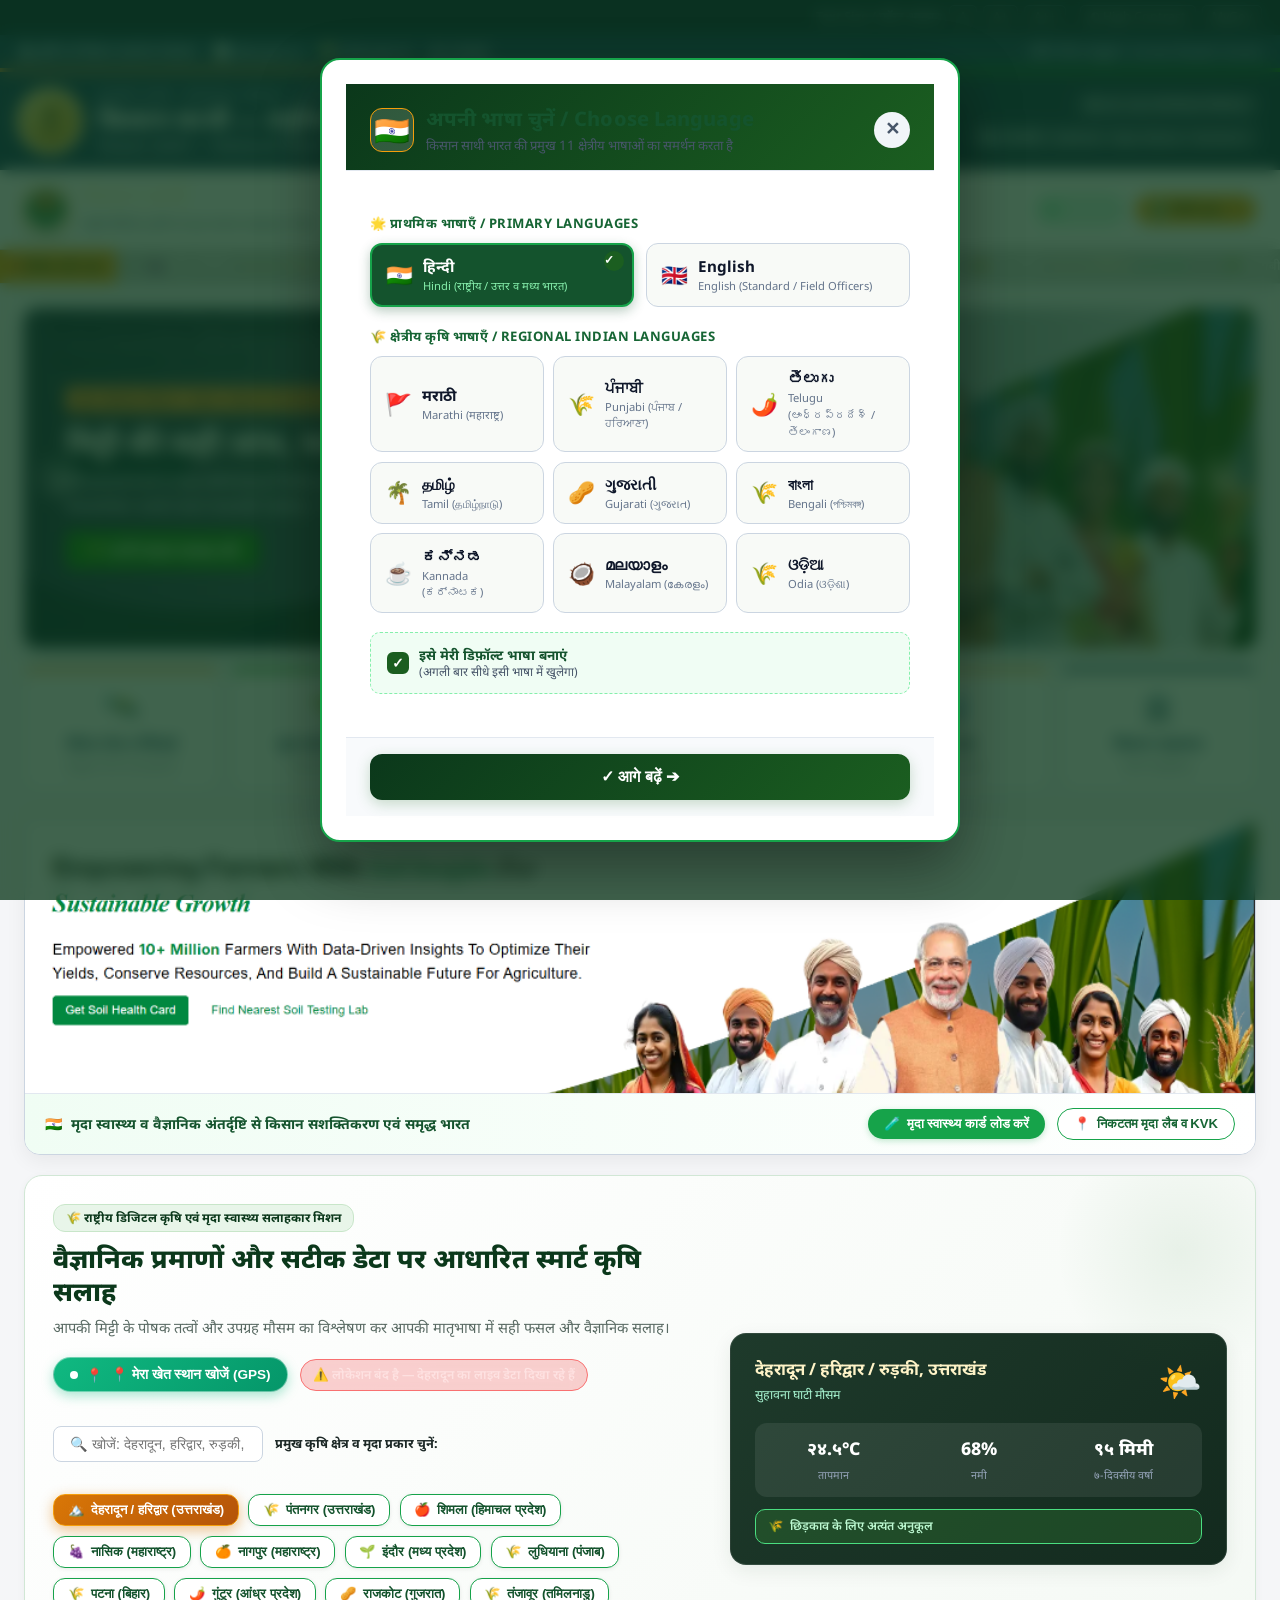
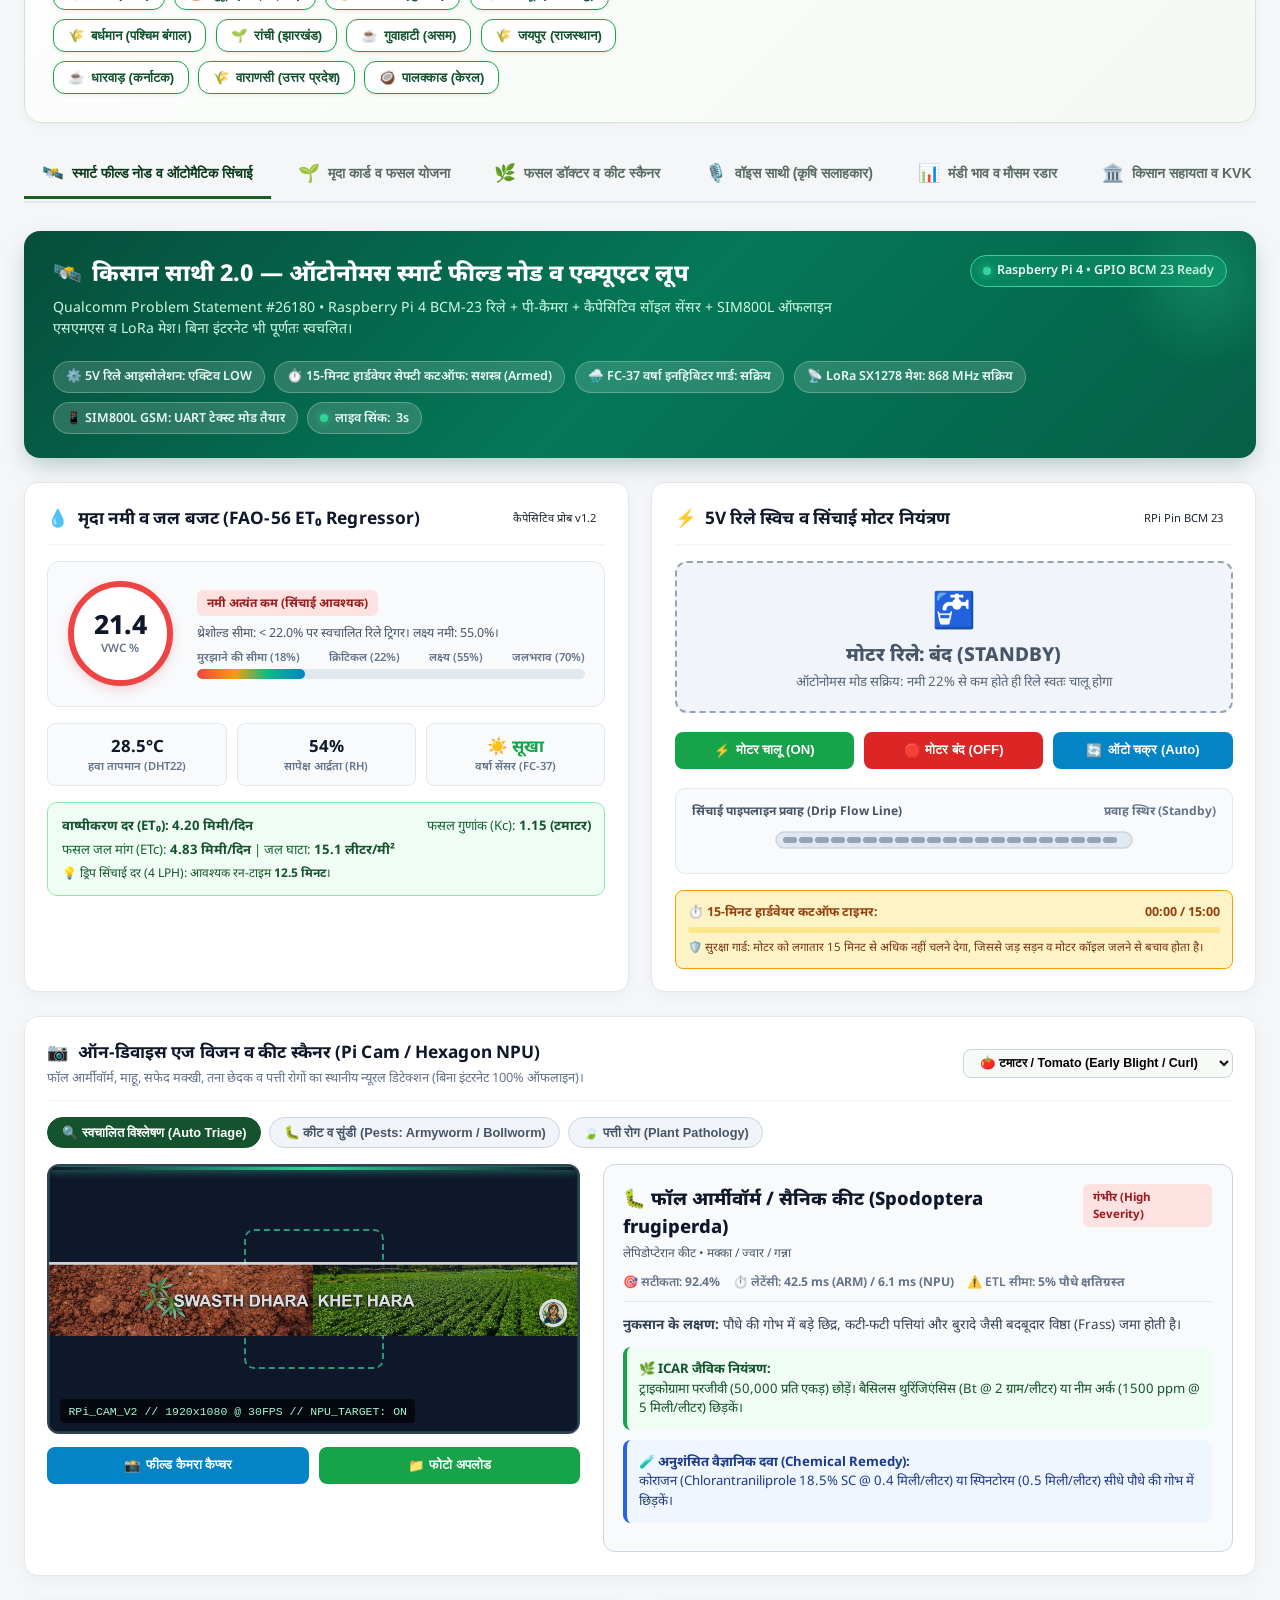
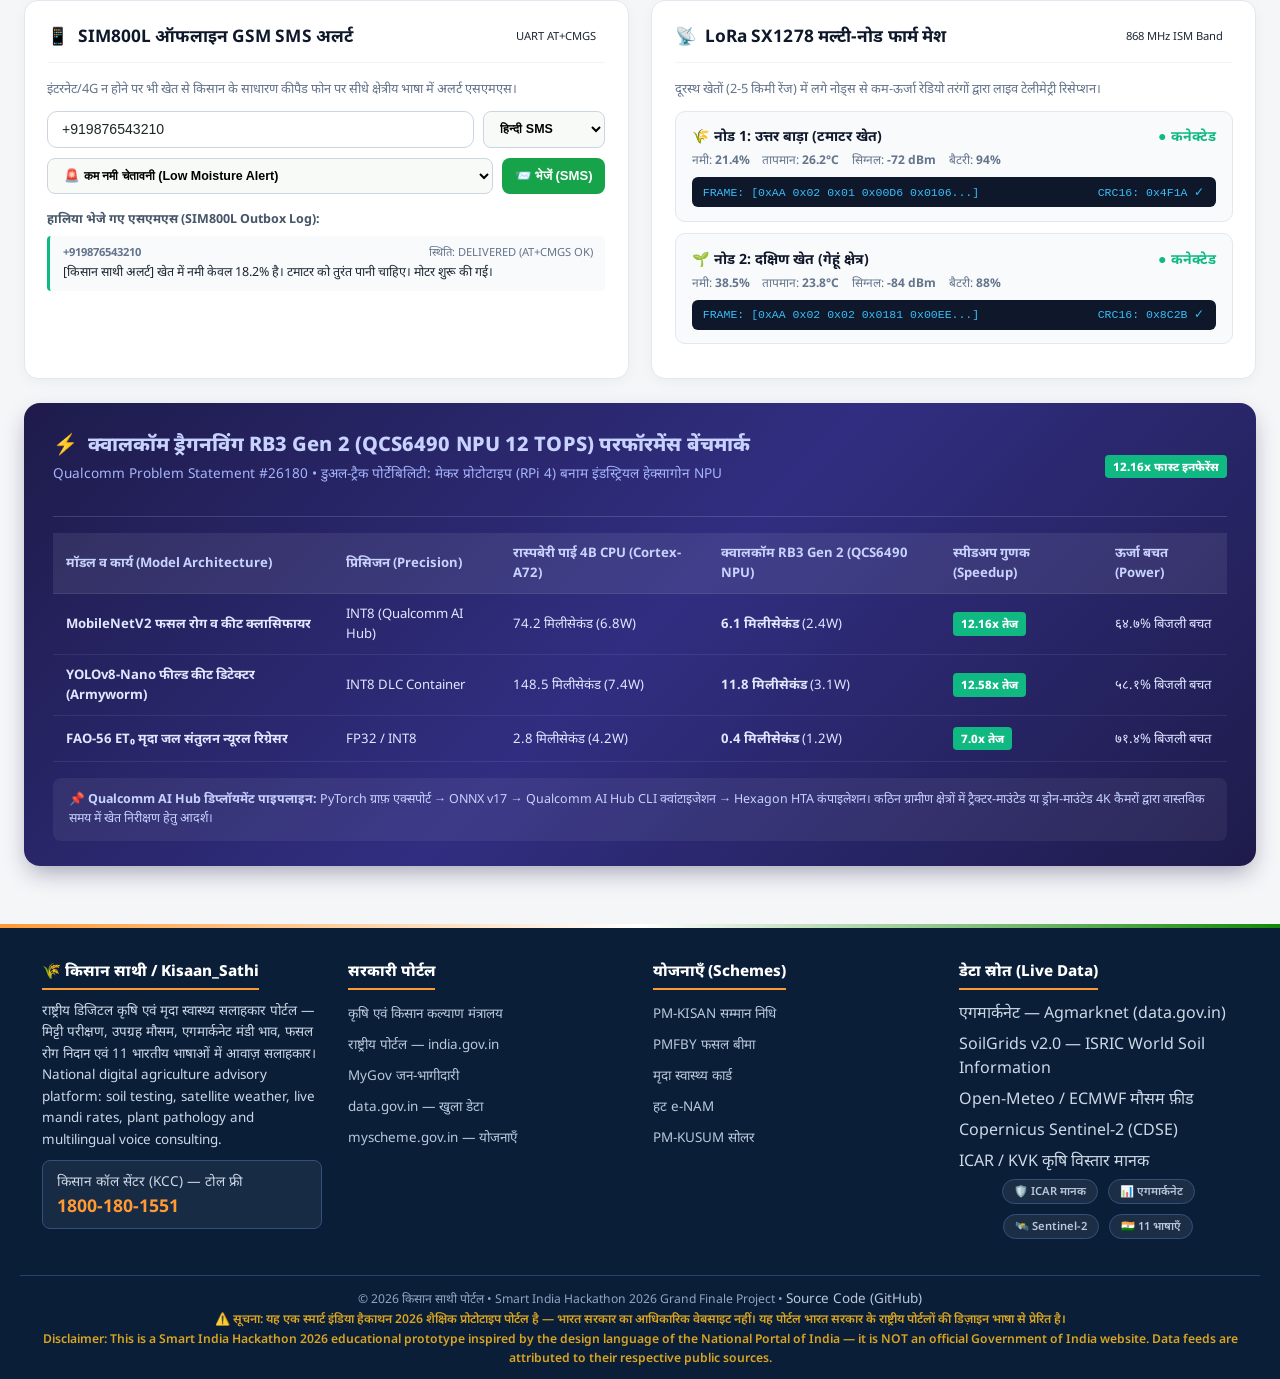
==== commit 693a7c9a: "feat(edge-ai): implement Kisan Sathi 2.0 Edge-AI Smart Farming Assistant (Qualcomm PS #26180) - Add " ====
--- a/public/index.html
+++ b/public/index.html
@@ -340,11 +340,14 @@
 
     <!-- QUICK SERVICES (national portal "Services" strip) -->
     <div class="gov-quick-services" aria-label="Quick services / त्वरित सेवाएँ">
+      <a class="gov-qs-card" data-target-tab="tab-edge" href="#mainContent">
+        <span class="qs-icon">🛰️</span><span class="qs-title">फील्ड नोड व सिंचाई</span><span class="qs-sub">Edge AI & Actuation</span>
+      </a>
       <a class="gov-qs-card" data-target-tab="tab-recommend" href="#mainContent">
-        <span class="qs-icon">🌱</span><span class="qs-title">फसल सलाह</span><span class="qs-sub">AI Crop Advisory</span>
+        <span class="qs-icon">🌱</span><span class="qs-title">मृदा कार्ड व योजना</span><span class="qs-sub">Crop Planning</span>
       </a>
       <a class="gov-qs-card" data-target-tab="tab-doctor" href="#mainContent">
-        <span class="qs-icon">🌿</span><span class="qs-title">फसल डॉक्टर</span><span class="qs-sub">Disease Diagnosis</span>
+        <span class="qs-icon">🌿</span><span class="qs-title">फसल डॉक्टर व कीट</span><span class="qs-sub">Disease & Pests</span>
       </a>
       <a class="gov-qs-card" data-target-tab="tab-voice" href="#mainContent">
         <span class="qs-icon">🎙️</span><span class="qs-title">वॉइस साथी</span><span class="qs-sub">Voice Consultant</span>
@@ -524,13 +527,17 @@
 
     <!-- NAVIGATION TABS -->
     <nav class="nav-tabs">
-      <button class="tab-btn active" data-tab="tab-recommend">
+      <button class="tab-btn active" data-tab="tab-edge">
+        <span class="tab-icon">🛰️</span>
+        <span data-i18n="tab_edge">स्मार्ट फील्ड नोड व ऑटोमैटिक सिंचाई</span>
+      </button>
+      <button class="tab-btn" data-tab="tab-recommend">
         <span class="tab-icon">🌱</span>
-        <span data-i18n="tab_advisory">फसल सलाह</span>
+        <span data-i18n="tab_advisory">मृदा कार्ड व फसल योजना</span>
       </button>
       <button class="tab-btn" data-tab="tab-doctor">
         <span class="tab-icon">🌿</span>
-        <span data-i18n="tab_doctor">फसल डॉक्टर (रोग निदान)</span>
+        <span data-i18n="tab_doctor">फसल डॉक्टर व कीट स्कैनर</span>
       </button>
       <button class="tab-btn" data-tab="tab-voice">
         <span class="tab-icon">🎙️</span>
@@ -542,14 +549,448 @@
       </button>
       <button class="tab-btn" data-tab="tab-helpline">
         <span class="tab-icon">🏛️</span>
-        <span data-i18n="tab_helpline">किसान सहायता व अधिकारी संपर्क</span>
+        <span data-i18n="tab_helpline">किसान सहायता व KVK नेटवर्क</span>
       </button>
     </nav>
 
     <!-- ============================================================== -->
-    <!-- TAB 1: CROP RECOMMENDATION & SCIENTIFIC EXPLAINABILITY -->
-    <!-- ============================================================== -->
-    <section id="tab-recommend" class="tab-pane active">
+    <!-- TAB 1: EDGE-AI FIELD NODE & SMART IRRIGATION ACTUATION LOOP    -->
+    <!-- Qualcomm Problem Statement #26180 (Raspberry Pi 4 + RB3 NPU)   -->
+    <!-- ============================================================== -->
+    <section id="tab-edge" class="tab-pane active">
+      <div class="edge-container">
+
+        <!-- HERO STATUS BANNER -->
+        <div class="edge-hero-banner">
+          <div class="edge-hero-title-row">
+            <div>
+              <h2 class="edge-hero-title">
+                <span>🛰️</span>
+                <span>किसान साथी 2.0 — ऑटोनोमस स्मार्ट फील्ड नोड व एक्यूएटर लूप</span>
+              </h2>
+              <p class="edge-hero-sub">
+                Qualcomm Problem Statement #26180 • Raspberry Pi 4 BCM-23 रिले + पी-कैमरा + कैपेसिटिव सॉइल सेंसर + SIM800L ऑफलाइन एसएमएस व LoRa मेश। बिना इंटरनेट भी पूर्णतः स्वचलित।
+              </p>
+            </div>
+            <div style="text-align: right;">
+              <span id="edgeHwModeBadge" class="edge-pill pulse-pill">
+                <span class="edge-pill-dot"></span>
+                <span>Raspberry Pi 4 • GPIO BCM 23 Ready</span>
+              </span>
+            </div>
+          </div>
+
+          <div class="edge-pills-row">
+            <span class="edge-pill">⚙️ 5V रिले आइसोलेशन: एक्टिव LOW</span>
+            <span class="edge-pill">⏱️ 15-मिनट हार्डवेयर सेफ्टी कटऑफ: सशस्त्र (Armed)</span>
+            <span class="edge-pill">🌧️ FC-37 वर्षा इनहिबिटर गार्ड: सक्रिय</span>
+            <span class="edge-pill">📡 LoRa SX1278 मेश: 868 MHz सक्रिय</span>
+            <span class="edge-pill">📱 SIM800L GSM: UART टेक्स्ट मोड तैयार</span>
+            <span class="edge-pill" id="edgeSyncHeartbeat"><span class="edge-pill-dot"></span> लाइव सिंक: <span id="edgeSyncTimerText">3s</span></span>
+          </div>
+        </div>
+
+        <!-- MAIN TELEMETRY & 5V RELAY ACTUATION DECK -->
+        <div class="edge-deck-grid">
+
+          <!-- CARD 1: SOIL MOISTURE & FAO-56 EVAPOTRANSPIRATION -->
+          <div class="edge-card">
+            <div>
+              <div class="edge-card-title-bar">
+                <h3 class="edge-card-heading">
+                  <span>💧</span>
+                  <span>मृदा नमी व जल बजट (FAO-56 ET₀ Regressor)</span>
+                </h3>
+                <span class="badge-rec" style="font-size:0.7rem; padding:0.25rem 0.6rem;">कैपेसिटिव प्रोब v1.2</span>
+              </div>
+
+              <!-- Radial Gauge & Value -->
+              <div class="moisture-display-box">
+                <div class="moisture-circle-metric dry" id="moistureCircle">
+                  <span class="moisture-big-number" id="edgeMoistureVal">21.4</span>
+                  <span class="moisture-unit">VWC %</span>
+                </div>
+                <div class="moisture-meta-wrap">
+                  <span class="moisture-status-tag dry" id="edgeMoistureStatus">नमी अत्यंत कम (सिंचाई आवश्यक)</span>
+                  <p style="margin: 0; font-size: 0.78rem; color: #475569;">
+                    थ्रेशोल्ड सीमा: &lt; 22.0% पर स्वचालित रिले ट्रिगर। लक्ष्य नमी: 55.0%।
+                  </p>
+
+                  <div class="threshold-bar-wrap">
+                    <div class="threshold-labels">
+                      <span>मुरझाने की सीमा (18%)</span>
+                      <span>क्रिटिकल (22%)</span>
+                      <span>लक्ष्य (55%)</span>
+                      <span>जलभराव (70%)</span>
+                    </div>
+                    <div class="threshold-track">
+                      <div class="threshold-fill" id="edgeMoistureBarFill" style="width: 28%;"></div>
+                    </div>
+                  </div>
+                </div>
+              </div>
+
+              <!-- Environmental Sensor Metrics -->
+              <div class="env-metrics-strip">
+                <div class="env-metric-item">
+                  <span class="val" id="edgeAirTemp">28.5°C</span>
+                  <span class="lbl">हवा तापमान (DHT22)</span>
+                </div>
+                <div class="env-metric-item">
+                  <span class="val" id="edgeAirHumidity">54%</span>
+                  <span class="lbl">सापेक्ष आर्द्रता (RH)</span>
+                </div>
+                <div class="env-metric-item">
+                  <span class="val" id="edgeRainStateText" style="color:#16A34A;">☀️ सूखा</span>
+                  <span class="lbl">वर्षा सेंसर (FC-37)</span>
+                </div>
+              </div>
+
+              <!-- FAO-56 Agronomic Water Balance Box -->
+              <div class="fao-water-budget-box">
+                <div style="display:flex; justify-content:space-between; margin-bottom:4px;">
+                  <strong>वाष्पीकरण दर (ET₀): <span id="edgeET0Display">4.20</span> मिमी/दिन</strong>
+                  <span>फसल गुणांक (Kc): <strong>1.15 (टमाटर)</strong></span>
+                </div>
+                <div>फसल जल मांग (ETc): <strong id="edgeETCDisplay">4.83 मिमी/दिन</strong> | जल घाटा: <strong id="edgeDeficitDisplay">15.1 लीटर/मी²</strong></div>
+                <div style="margin-top:4px; font-size:0.75rem; color:#14532D;">
+                  💡 ड्रिप सिंचाई दर (4 LPH): आवश्यक रन-टाइम <strong><span id="edgeRecTimeDisplay">12.5</span> मिनट</strong>।
+                </div>
+              </div>
+            </div>
+          </div>
+
+          <!-- CARD 2: 5V RELAY ACTUATOR & MOTOR STATE MACHINE -->
+          <div class="edge-card">
+            <div>
+              <div class="edge-card-title-bar">
+                <h3 class="edge-card-heading">
+                  <span>⚡</span>
+                  <span>5V रिले स्विच व सिंचाई मोटर नियंत्रण</span>
+                </h3>
+                <span class="badge-rec" style="font-size:0.7rem; padding:0.25rem 0.6rem;">RPi Pin BCM 23</span>
+              </div>
+
+              <!-- Big Visual State Indicator -->
+              <div class="pump-state-hero state-off" id="edgePumpHeroBox">
+                <span class="pump-state-icon" id="edgePumpIcon">🚰</span>
+                <h4 class="pump-state-title" id="edgePumpTitle">मोटर रिले: बंद (STANDBY)</h4>
+                <div class="pump-state-desc" id="edgePumpSubText">ऑटोनोमस मोड सक्रिय: नमी 22% से कम होते ही रिले स्वतः चालू होगा</div>
+              </div>
+
+              <!-- Tactile Actuator Buttons -->
+              <div class="pump-actions-row">
+                <button type="button" id="btnRelayTurnOn" class="btn-actuator btn-start">
+                  <span>⚡</span> <span>मोटर चालू (ON)</span>
+                </button>
+                <button type="button" id="btnRelayTurnOff" class="btn-actuator btn-stop">
+                  <span>🛑</span> <span>मोटर बंद (OFF)</span>
+                </button>
+                <button type="button" id="btnRelayAutoMode" class="btn-actuator btn-auto">
+                  <span>🔄</span> <span>ऑटो चक्र (Auto)</span>
+                </button>
+              </div>
+
+              <!-- Animated Water Flow Pipeline -->
+              <div class="water-pipe-anim-box">
+                <div class="water-pipe-label">
+                  <span>सिंचाई पाइपलाइन प्रवाह (Drip Flow Line)</span>
+                  <span id="edgeFlowStatusText" style="color:#64748B;">प्रवाह स्थिर (Standby)</span>
+                </div>
+                <svg width="100%" height="28" viewBox="0 0 360 28" fill="none" xmlns="http://www.w3.org/2000/svg">
+                  <!-- Pipe outer -->
+                  <rect x="2" y="6" width="356" height="16" rx="8" fill="#E2E8F0" stroke="#CBD5E1" stroke-width="1.5"/>
+                  <!-- Flow path -->
+                  <line id="edgeSvgWaterLine" class="water-flow-path" x1="12" y1="14" x2="348" y2="14" stroke="#94A3B8" stroke-width="6" stroke-linecap="round"/>
+                </svg>
+              </div>
+
+              <!-- 15-Minute Safety Watchdog Cutoff -->
+              <div class="watchdog-box">
+                <div class="watchdog-header">
+                  <span>⏱️ 15-मिनट हार्डवेयर कटऑफ टाइमर:</span>
+                  <span id="edgeWatchdogTimeText">00:00 / 15:00</span>
+                </div>
+                <div class="watchdog-bar">
+                  <div class="watchdog-progress" id="edgeWatchdogProgress"></div>
+                </div>
+                <div style="margin-top: 5px; font-size: 0.72rem; color: #78350F;">
+                  🛡️ सुरक्षा गार्ड: मोटर को लगातार 15 मिनट से अधिक नहीं चलने देगा, जिससे जड़ सड़न व मोटर कॉइल जलने से बचाव होता है।
+                </div>
+              </div>
+            </div>
+          </div>
+
+        </div>
+
+        <!-- ON-DEVICE EDGE VISION & AGRICULTURAL PEST SCANNER -->
+        <div class="edge-vision-section">
+          <div class="edge-card-title-bar">
+            <div>
+              <h3 class="edge-card-heading">
+                <span>📷</span>
+                <span>ऑन-डिवाइस एज विजन व कीट स्कैनर (Pi Cam / Hexagon NPU)</span>
+              </h3>
+              <p style="margin: 3px 0 0 0; font-size: 0.8rem; color: #64748B;">
+                फॉल आर्मीवॉर्म, माहू, सफेद मक्खी, तना छेदक व पत्ती रोगों का स्थानीय न्यूरल डिटेक्शन (बिना इंटरनेट 100% ऑफलाइन)।
+              </p>
+            </div>
+            <div style="display:flex; align-items:center; gap:0.5rem;">
+              <select id="edgeVisionCropSelect" class="form-select-sm">
+                <option value="maize">🌽 मक्का / Maize (Fall Armyworm)</option>
+                <option value="cotton">🌿 कपास / Cotton (Bollworm / Whitefly)</option>
+                <option value="mustard">🌻 सरसों / Mustard (Aphids / माहू)</option>
+                <option value="rice">🌾 धान / Rice (Stem Borer / तना छेदक)</option>
+                <option value="tomato" selected>🍅 टमाटर / Tomato (Early Blight / Curl)</option>
+                <option value="wheat">🌾 गेहूं / Wheat (Yellow Rust)</option>
+              </select>
+            </div>
+          </div>
+
+          <!-- Vision Mode Tabs -->
+          <div class="vision-mode-tabs">
+            <button class="vmode-btn active" data-vmode="auto">🔍 स्वचालित विश्लेषण (Auto Triage)</button>
+            <button class="vmode-btn" data-vmode="pest_only">🐛 कीट व सुंडी (Pests: Armyworm / Bollworm)</button>
+            <button class="vmode-btn" data-vmode="disease_only">🍃 पत्ती रोग (Plant Pathology)</button>
+          </div>
+
+          <!-- Interactive Viewport & Results -->
+          <div class="vision-interactive-deck">
+            <!-- Camera Viewport with HUD Overlay -->
+            <div>
+              <div class="camera-preview-hud" id="edgeCamHud">
+                <div class="hud-overlay">
+                  <div class="hud-laser" id="edgeLaserBeam"></div>
+                  <div class="hud-reticle" id="edgeReticle"></div>
+                  <div class="hud-tag">RPi_CAM_V2 // 1920x1080 @ 30FPS // NPU_TARGET: ON</div>
+                </div>
+                <img id="edgeCamPreviewImg" src="swasth_dhara_banner.png" alt="Edge Frame" style="width:100%; height:100%; object-fit:cover; opacity:0.85;" />
+              </div>
+              <div class="camera-action-strip">
+                <button type="button" id="btnEdgeCaptureCam" class="btn-actuator btn-auto" style="flex:1;">
+                  <span>📸</span> <span>फील्ड कैमरा कैप्चर</span>
+                </button>
+                <button type="button" id="btnEdgeUploadPhoto" class="btn-actuator btn-start" style="flex:1;">
+                  <span>📁</span> <span>फोटो अपलोड</span>
+                </button>
+                <input type="file" id="edgeCamFileInput" accept="image/*" style="display:none;" />
+              </div>
+            </div>
+
+            <!-- Real-time Diagnostic HUD Card -->
+            <div class="pest-result-panel" id="edgePestResultPanel">
+              <div class="pest-header-row">
+                <div>
+                  <h4 class="pest-title" id="edgePestTitle">🐛 फॉल आर्मीवॉर्म / सैनिक कीट (Spodoptera frugiperda)</h4>
+                  <span style="font-size:0.75rem; color:#475569;" id="edgePestCategory">लेपिडोप्टेरान कीट • मक्का / ज्वार / गन्ना</span>
+                </div>
+                <span class="pest-severity-pill" id="edgePestSeverity">गंभीर (High Severity)</span>
+              </div>
+
+              <div class="pest-metrics-row">
+                <span>🎯 सटीकता: <strong id="edgePestConf">92.4%</strong></span>
+                <span>⏱️ लेटेंसी: <strong id="edgePestLatency">42.5 ms (ARM) / 6.1 ms (NPU)</strong></span>
+                <span>⚠️ ETL सीमा: <strong id="edgePestETL">5% पौधे क्षतिग्रस्त</strong></span>
+              </div>
+
+              <p style="margin: 0 0 0.8rem 0; font-size: 0.84rem; color: #334155; line-height: 1.45;" id="edgePestSymptoms">
+                <strong>नुकसान के लक्षण:</strong> पौधे की गोभ में बड़े छिद्र, कटी-फटी पत्तियां और बुरादे जैसी बदबूदार विष्ठा (Frass) जमा होती है।
+              </p>
+
+              <!-- ICAR Biological Control -->
+              <div class="pest-remedy-card bio">
+                <strong>🌿 ICAR जैविक नियंत्रण:</strong>
+                <div id="edgePestBio">ट्राइकोग्रामा परजीवी (50,000 प्रति एकड़) छोड़ें। बैसिलस थुरिंजिएंसिस (Bt @ 2 ग्राम/लीटर) या नीम अर्क (1500 ppm @ 5 मिली/लीटर) छिड़कें।</div>
+              </div>
+
+              <!-- Recommended Chemical Control -->
+              <div class="pest-remedy-card chem">
+                <strong>🧪 अनुशंसित वैज्ञानिक दवा (Chemical Remedy):</strong>
+                <div id="edgePestChem">कोराजन (Chlorantraniliprole 18.5% SC @ 0.4 मिली/लीटर) या स्पिनटोरम (0.5 मिली/लीटर) सीधे पौधे की गोभ में छिड़कें।</div>
+              </div>
+            </div>
+          </div>
+        </div>
+
+        <!-- MULTI-NODE LORA MESH & SIM800L OFFLINE GSM SMS -->
+        <div class="offline-grid-2col">
+
+          <!-- SIM800L GSM SMS EMERGENCY ALERT DISPATCHER -->
+          <div class="edge-card">
+            <div>
+              <div class="edge-card-title-bar">
+                <h3 class="edge-card-heading">
+                  <span>📱</span>
+                  <span>SIM800L ऑफलाइन GSM SMS अलर्ट</span>
+                </h3>
+                <span class="badge-rec" style="font-size:0.7rem; padding:0.25rem 0.6rem;">UART AT+CMGS</span>
+              </div>
+
+              <p style="font-size:0.8rem; color:#64748B; margin:0 0 0.8rem 0;">
+                इंटरनेट/4G न होने पर भी खेत से किसान के साधारण कीपैड फोन पर सीधे क्षेत्रीय भाषा में अलर्ट एसएमएस।
+              </p>
+
+              <div class="sms-form-strip">
+                <div style="display:flex; gap:0.6rem;">
+                  <input type="tel" id="edgeSmsPhone" class="form-input" value="+919876543210" placeholder="किसान मोबाइल नंबर" style="flex:1;" />
+                  <select id="edgeSmsLang" class="form-select-sm">
+                    <option value="hi" selected>हिन्दी SMS</option>
+                    <option value="en">English SMS</option>
+                  </select>
+                </div>
+                <div style="display:flex; gap:0.6rem;">
+                  <select id="edgeSmsType" class="form-select-sm" style="flex:1;">
+                    <option value="low_moisture">🚨 कम नमी चेतावनी (Low Moisture Alert)</option>
+                    <option value="pest_detected">🐛 कीट प्रकोप चेतावनी (Pest Warning)</option>
+                    <option value="pump_cutoff">⏱️ 15-मिनट कटऑफ सूचना (Pump Cutoff)</option>
+                  </select>
+                  <button type="button" id="btnSendEdgeSms" class="btn-actuator btn-start">
+                    <span>📨 भेजें (SMS)</span>
+                  </button>
+                </div>
+              </div>
+
+              <div style="font-weight:700; font-size:0.78rem; color:#475569; margin-bottom:0.4rem;">
+                हालिया भेजे गए एसएमएस (SIM800L Outbox Log):
+              </div>
+              <div class="sms-outbox-list" id="edgeSmsOutboxList">
+                <div class="sms-outbox-item">
+                  <div class="sms-outbox-meta">
+                    <strong>+919876543210</strong>
+                    <span>स्थिति: DELIVERED (AT+CMGS OK)</span>
+                  </div>
+                  <div>[किसान साथी अलर्ट] खेत में नमी केवल 18.2% है। टमाटर को तुरंत पानी चाहिए। मोटर शुरू की गई।</div>
+                </div>
+              </div>
+            </div>
+          </div>
+
+          <!-- LORA SX1278 MULTI-NODE MESH STATION -->
+          <div class="edge-card">
+            <div>
+              <div class="edge-card-title-bar">
+                <h3 class="edge-card-heading">
+                  <span>📡</span>
+                  <span>LoRa SX1278 मल्टी-नोड फार्म मेश</span>
+                </h3>
+                <span class="badge-rec" style="font-size:0.7rem; padding:0.25rem 0.6rem;">868 MHz ISM Band</span>
+              </div>
+
+              <p style="font-size:0.8rem; color:#64748B; margin:0 0 0.8rem 0;">
+                दूरस्थ खेतों (2-5 किमी रेंज) में लगे नोड्स से कम-ऊर्जा रेडियो तरंगों द्वारा लाइव टेलीमेट्री रिसेप्शन।
+              </p>
+
+              <div id="loraNodesContainer">
+                <div class="lora-node-card">
+                  <div class="lora-node-head">
+                    <span>🌾 नोड 1: उत्तर बाड़ा (टमाटर खेत)</span>
+                    <span style="color:#10B981;">● कनेक्टेड</span>
+                  </div>
+                  <div class="lora-node-stats">
+                    <span>नमी: <strong>21.4%</strong></span>
+                    <span>तापमान: <strong>26.2°C</strong></span>
+                    <span>सिग्नल: <strong>-72 dBm</strong></span>
+                    <span>बैटरी: <strong>94%</strong></span>
+                  </div>
+                  <div class="packet-inspector-badge">
+                    <span>FRAME: [0xAA 0x02 0x01 0x00D6 0x0106...]</span>
+                    <span>CRC16: 0x4F1A ✓</span>
+                  </div>
+                </div>
+
+                <div class="lora-node-card">
+                  <div class="lora-node-head">
+                    <span>🌱 नोड 2: दक्षिण खेत (गेहूं क्षेत्र)</span>
+                    <span style="color:#10B981;">● कनेक्टेड</span>
+                  </div>
+                  <div class="lora-node-stats">
+                    <span>नमी: <strong>38.5%</strong></span>
+                    <span>तापमान: <strong>23.8°C</strong></span>
+                    <span>सिग्नल: <strong>-84 dBm</strong></span>
+                    <span>बैटरी: <strong>88%</strong></span>
+                  </div>
+                  <div class="packet-inspector-badge">
+                    <span>FRAME: [0xAA 0x02 0x02 0x0181 0x00EE...]</span>
+                    <span>CRC16: 0x8C2B ✓</span>
+                  </div>
+                </div>
+              </div>
+            </div>
+          </div>
+
+        </div>
+
+        <!-- QUALCOMM DRAGONWING RB3 GEN 2 SPONSOR SHOWCASE CARD -->
+        <div class="qualcomm-showcase-card">
+          <div class="edge-card-title-bar" style="border-color: rgba(255,255,255,0.15);">
+            <div>
+              <h3 class="qualcomm-heading">
+                <span>⚡</span>
+                <span>क्वालकॉम ड्रैगनविंग RB3 Gen 2 (QCS6490 NPU 12 TOPS) परफॉरमेंस बेंचमार्क</span>
+              </h3>
+              <p class="qualcomm-sub">
+                Qualcomm Problem Statement #26180 • डुअल-ट्रैक पोर्टेबिलिटी: मेकर प्रोटोटाइप (RPi 4) बनाम इंडस्ट्रियल हेक्सागोन NPU
+              </p>
+            </div>
+            <div>
+              <span class="speedup-pill">12.16x फास्ट इनफेरेंस</span>
+            </div>
+          </div>
+
+          <div class="qualcomm-table-wrap">
+            <table class="qualcomm-bench-table">
+              <thead>
+                <tr>
+                  <th>मॉडल व कार्य (Model Architecture)</th>
+                  <th>प्रिसिजन (Precision)</th>
+                  <th>रास्पबेरी पाई 4B CPU (Cortex-A72)</th>
+                  <th>क्वालकॉम RB3 Gen 2 (QCS6490 NPU)</th>
+                  <th>स्पीडअप गुणक (Speedup)</th>
+                  <th>ऊर्जा बचत (Power)</th>
+                </tr>
+              </thead>
+              <tbody>
+                <tr>
+                  <td><strong>MobileNetV2 फसल रोग व कीट क्लासिफायर</strong></td>
+                  <td>INT8 (Qualcomm AI Hub)</td>
+                  <td>74.2 मिलीसेकंड (6.8W)</td>
+                  <td><strong>6.1 मिलीसेकंड</strong> (2.4W)</td>
+                  <td><span class="speedup-pill">12.16x तेज</span></td>
+                  <td>६४.७% बिजली बचत</td>
+                </tr>
+                <tr>
+                  <td><strong>YOLOv8-Nano फील्ड कीट डिटेक्टर (Armyworm)</strong></td>
+                  <td>INT8 DLC Container</td>
+                  <td>148.5 मिलीसेकंड (7.4W)</td>
+                  <td><strong>11.8 मिलीसेकंड</strong> (3.1W)</td>
+                  <td><span class="speedup-pill">12.58x तेज</span></td>
+                  <td>५८.१% बिजली बचत</td>
+                </tr>
+                <tr>
+                  <td><strong>FAO-56 ET₀ मृदा जल संतुलन न्यूरल रिग्रेसर</strong></td>
+                  <td>FP32 / INT8</td>
+                  <td>2.8 मिलीसेकंड (4.2W)</td>
+                  <td><strong>0.4 मिलीसेकंड</strong> (1.2W)</td>
+                  <td><span class="speedup-pill">7.0x तेज</span></td>
+                  <td>७१.४% बिजली बचत</td>
+                </tr>
+              </tbody>
+            </table>
+          </div>
+
+          <div style="margin-top: 1rem; font-size: 0.78rem; color: #C7D2FE; line-height: 1.5; background: rgba(255,255,255,0.06); padding: 0.8rem 1rem; border-radius: 8px;">
+            📌 <strong>Qualcomm AI Hub डिप्लॉयमेंट पाइपलाइन:</strong> PyTorch ग्राफ़ एक्सपोर्ट → ONNX v17 → Qualcomm AI Hub CLI क्वांटाइजेशन → Hexagon HTA कंपाइलेशन।
+            कठिन ग्रामीण क्षेत्रों में ट्रैक्टर-माउंटेड या ड्रोन-माउंटेड 4K कैमरों द्वारा वास्तविक समय में खेत निरीक्षण हेतु आदर्श।
+          </div>
+        </div>
+
+      </div>
+    </section>
+
+    <!-- ============================================================== -->
+    <!-- TAB 2: CROP RECOMMENDATION & SCIENTIFIC EXPLAINABILITY (SOIL)  -->
+    <!-- ============================================================== -->
+    <section id="tab-recommend" class="tab-pane">
       <div class="two-col-layout">
 
         <!-- INPUT FORM -->
--- a/public/style.css
+++ b/public/style.css
@@ -3523,9 +3523,771 @@
   color: #15803D;
 }
 
-
-
-
-
-
-
+/* =========================================================================
+   KISAN SATHI 2.0 - EDGE-AI FIELD NODE & SMART IRRIGATION STYLING
+   Qualcomm Problem Statement #26180 (Raspberry Pi 4 + Qualcomm Hexagon NPU)
+   ========================================================================= */
+
+.edge-container {
+  display: flex;
+  flex-direction: column;
+  gap: 1.5rem;
+  margin-top: 0.5rem;
+}
+
+.edge-hero-banner {
+  background: linear-gradient(135deg, #064E3B 0%, #047857 50%, #065F46 100%);
+  color: #FFFFFF;
+  border-radius: 16px;
+  padding: 1.5rem 1.8rem;
+  box-shadow: 0 10px 25px -5px rgba(6, 78, 59, 0.3);
+  position: relative;
+  overflow: hidden;
+}
+
+.edge-hero-banner::after {
+  content: "";
+  position: absolute;
+  top: -40px;
+  right: -40px;
+  width: 180px;
+  height: 180px;
+  background: radial-gradient(circle, rgba(52, 211, 153, 0.25) 0%, transparent 70%);
+  border-radius: 50%;
+  pointer-events: none;
+}
+
+.edge-hero-title-row {
+  display: flex;
+  justify-content: space-between;
+  align-items: flex-start;
+  flex-wrap: wrap;
+  gap: 1rem;
+}
+
+.edge-hero-title {
+  font-size: 1.45rem;
+  font-weight: 800;
+  margin: 0;
+  display: flex;
+  align-items: center;
+  gap: 0.6rem;
+  font-family: var(--font-headline, 'Poppins', sans-serif);
+}
+
+.edge-hero-sub {
+  font-size: 0.88rem;
+  color: #D1FAE5;
+  margin: 0.4rem 0 0.8rem 0;
+  max-width: 820px;
+  line-height: 1.5;
+}
+
+.edge-pills-row {
+  display: flex;
+  flex-wrap: wrap;
+  gap: 0.6rem;
+  margin-top: 0.6rem;
+}
+
+.edge-pill {
+  display: inline-flex;
+  align-items: center;
+  gap: 0.4rem;
+  background: rgba(255, 255, 255, 0.15);
+  border: 1px solid rgba(255, 255, 255, 0.25);
+  backdrop-filter: blur(8px);
+  padding: 0.35rem 0.75rem;
+  border-radius: 20px;
+  font-size: 0.78rem;
+  font-weight: 600;
+  color: #ECFDF5;
+}
+
+.edge-pill.pulse-pill {
+  background: rgba(16, 185, 129, 0.3);
+  border-color: #34D399;
+}
+
+.edge-pill-dot {
+  width: 8px;
+  height: 8px;
+  background: #34D399;
+  border-radius: 50%;
+  box-shadow: 0 0 8px #34D399;
+  animation: pulseGreen 1.6s infinite;
+}
+
+/* 2-Column Main Telemetry & Control Deck */
+.edge-deck-grid {
+  display: grid;
+  grid-template-columns: 1fr 1fr;
+  gap: 1.4rem;
+}
+
+@media (max-width: 960px) {
+  .edge-deck-grid {
+    grid-template-columns: 1fr;
+  }
+}
+
+.edge-card {
+  background: #FFFFFF;
+  border: 1.5px solid #E2E8F0;
+  border-radius: 14px;
+  padding: 1.4rem;
+  box-shadow: 0 4px 16px -2px rgba(15, 23, 42, 0.05);
+  display: flex;
+  flex-direction: column;
+  justify-content: space-between;
+}
+
+.edge-card-title-bar {
+  display: flex;
+  justify-content: space-between;
+  align-items: center;
+  border-bottom: 1.5px solid #F1F5F9;
+  padding-bottom: 0.8rem;
+  margin-bottom: 1rem;
+}
+
+.edge-card-heading {
+  font-size: 1.08rem;
+  font-weight: 700;
+  color: #0F172A;
+  display: flex;
+  align-items: center;
+  gap: 0.5rem;
+  margin: 0;
+}
+
+/* Soil Moisture Radial Gauge & Stats */
+.moisture-display-box {
+  display: flex;
+  align-items: center;
+  gap: 1.5rem;
+  background: #F8FAFC;
+  border: 1px solid #E2E8F0;
+  border-radius: 12px;
+  padding: 1.2rem;
+  margin-bottom: 1rem;
+}
+
+.moisture-circle-metric {
+  width: 105px;
+  height: 105px;
+  border-radius: 50%;
+  border: 6px solid #F59E0B;
+  display: flex;
+  flex-direction: column;
+  align-items: center;
+  justify-content: center;
+  background: #FFFFFF;
+  box-shadow: 0 4px 12px rgba(245, 158, 11, 0.15);
+  flex-shrink: 0;
+  transition: all 0.3s ease;
+}
+
+.moisture-circle-metric.optimal {
+  border-color: #10B981;
+  box-shadow: 0 4px 12px rgba(16, 185, 129, 0.2);
+}
+
+.moisture-circle-metric.dry {
+  border-color: #EF4444;
+  box-shadow: 0 4px 12px rgba(239, 68, 68, 0.2);
+}
+
+.moisture-big-number {
+  font-size: 1.65rem;
+  font-weight: 800;
+  color: #0F172A;
+  line-height: 1;
+}
+
+.moisture-unit {
+  font-size: 0.72rem;
+  color: #64748B;
+  font-weight: 600;
+  margin-top: 2px;
+}
+
+.moisture-meta-wrap {
+  flex: 1;
+}
+
+.moisture-status-tag {
+  display: inline-block;
+  padding: 0.25rem 0.65rem;
+  border-radius: 6px;
+  font-size: 0.75rem;
+  font-weight: 700;
+  margin-bottom: 0.5rem;
+}
+
+.moisture-status-tag.dry {
+  background: #FEE2E2;
+  color: #991B1B;
+}
+
+.moisture-status-tag.optimal {
+  background: #DCFCE7;
+  color: #166534;
+}
+
+.moisture-status-tag.wet {
+  background: #E0F2FE;
+  color: #0369A1;
+}
+
+/* Multi-step progress bar */
+.threshold-bar-wrap {
+  margin-top: 0.4rem;
+}
+
+.threshold-labels {
+  display: flex;
+  justify-content: space-between;
+  font-size: 0.7rem;
+  color: #64748B;
+  margin-bottom: 3px;
+  font-weight: 600;
+}
+
+.threshold-track {
+  height: 10px;
+  background: #E2E8F0;
+  border-radius: 6px;
+  overflow: hidden;
+  position: relative;
+}
+
+.threshold-fill {
+  height: 100%;
+  background: linear-gradient(90deg, #EF4444 0%, #F59E0B 35%, #10B981 65%, #0284C7 100%);
+  border-radius: 6px;
+  transition: width 0.6s ease;
+}
+
+.env-metrics-strip {
+  display: grid;
+  grid-template-columns: repeat(3, 1fr);
+  gap: 0.6rem;
+  margin-top: 1rem;
+}
+
+.env-metric-item {
+  background: #F8FAFC;
+  border: 1px solid #E2E8F0;
+  border-radius: 8px;
+  padding: 0.6rem;
+  text-align: center;
+}
+
+.env-metric-item span {
+  display: block;
+}
+
+.env-metric-item .val {
+  font-size: 1.05rem;
+  font-weight: 700;
+  color: #0F172A;
+}
+
+.env-metric-item .lbl {
+  font-size: 0.7rem;
+  color: #64748B;
+  font-weight: 600;
+}
+
+/* FAO-56 Water Deficit Banner */
+.fao-water-budget-box {
+  background: #F0FDF4;
+  border: 1.5px solid #86EFAC;
+  border-radius: 10px;
+  padding: 0.85rem;
+  margin-top: 1rem;
+  font-size: 0.82rem;
+  color: #166534;
+}
+
+.fao-water-budget-box strong {
+  color: #14532D;
+}
+
+/* Card B: 5V Relay Actuator Control Box */
+.pump-state-hero {
+  border-radius: 12px;
+  padding: 1.2rem;
+  text-align: center;
+  transition: all 0.3s ease;
+  margin-bottom: 1.2rem;
+}
+
+.pump-state-hero.state-off {
+  background: #F1F5F9;
+  border: 2px dashed #94A3B8;
+  color: #475569;
+}
+
+.pump-state-hero.state-on {
+  background: linear-gradient(135deg, #10B981 0%, #059669 100%);
+  border: 2px solid #059669;
+  color: #FFFFFF;
+  box-shadow: 0 0 20px rgba(16, 185, 129, 0.4);
+}
+
+.pump-state-icon {
+  font-size: 2.2rem;
+  margin-bottom: 0.3rem;
+  display: inline-block;
+}
+
+.pump-state-title {
+  font-size: 1.2rem;
+  font-weight: 800;
+  margin: 0;
+}
+
+.pump-state-desc {
+  font-size: 0.82rem;
+  opacity: 0.9;
+  margin-top: 0.2rem;
+}
+
+/* Pump Actuation Buttons */
+.pump-actions-row {
+  display: grid;
+  grid-template-columns: 1fr 1fr 1fr;
+  gap: 0.6rem;
+  margin-bottom: 1.2rem;
+}
+
+.btn-actuator {
+  padding: 0.65rem 0.8rem;
+  border-radius: 8px;
+  font-weight: 700;
+  font-size: 0.82rem;
+  cursor: pointer;
+  border: none;
+  display: flex;
+  align-items: center;
+  justify-content: center;
+  gap: 0.35rem;
+  transition: all 0.15s ease;
+}
+
+.btn-actuator.btn-start {
+  background: #16A34A;
+  color: #FFFFFF;
+}
+
+.btn-actuator.btn-start:hover {
+  background: #15803D;
+  box-shadow: 0 4px 10px rgba(22, 163, 74, 0.3);
+}
+
+.btn-actuator.btn-stop {
+  background: #DC2626;
+  color: #FFFFFF;
+}
+
+.btn-actuator.btn-stop:hover {
+  background: #B91C1C;
+  box-shadow: 0 4px 10px rgba(220, 38, 38, 0.3);
+}
+
+.btn-actuator.btn-auto {
+  background: #0284C7;
+  color: #FFFFFF;
+}
+
+.btn-actuator.btn-auto:hover {
+  background: #0369A1;
+  box-shadow: 0 4px 10px rgba(2, 132, 199, 0.3);
+}
+
+/* Water Flow SVG Animation */
+.water-pipe-anim-box {
+  background: #F8FAFC;
+  border: 1px solid #E2E8F0;
+  border-radius: 10px;
+  padding: 0.8rem 1rem;
+  margin-bottom: 1rem;
+}
+
+.water-pipe-label {
+  display: flex;
+  justify-content: space-between;
+  font-size: 0.75rem;
+  font-weight: 700;
+  color: #475569;
+  margin-bottom: 0.4rem;
+}
+
+.water-flow-path {
+  stroke-dasharray: 8, 8;
+  animation: flowNone 0s;
+}
+
+.water-flow-path.flowing {
+  animation: flowWater 1.2s linear infinite;
+  stroke: #0284C7;
+}
+
+@keyframes flowWater {
+  from { stroke-dashoffset: 32; }
+  to { stroke-dashoffset: 0; }
+}
+
+/* Watchdog Timer Box */
+.watchdog-box {
+  background: #FEF3C7;
+  border: 1px solid #F59E0B;
+  border-radius: 8px;
+  padding: 0.75rem;
+  font-size: 0.78rem;
+  color: #92400E;
+}
+
+.watchdog-header {
+  display: flex;
+  justify-content: space-between;
+  font-weight: 700;
+  margin-bottom: 0.35rem;
+}
+
+.watchdog-bar {
+  height: 6px;
+  background: #FDE68A;
+  border-radius: 3px;
+  overflow: hidden;
+}
+
+.watchdog-progress {
+  height: 100%;
+  background: #D97706;
+  width: 0%;
+  transition: width 0.3s linear;
+}
+
+/* Edge Vision & Pest Scanner Deck */
+.edge-vision-section {
+  background: #FFFFFF;
+  border: 1.5px solid #E2E8F0;
+  border-radius: 14px;
+  padding: 1.4rem;
+  box-shadow: 0 4px 16px -2px rgba(15, 23, 42, 0.05);
+}
+
+.vision-mode-tabs {
+  display: flex;
+  gap: 0.5rem;
+  margin-bottom: 1rem;
+  flex-wrap: wrap;
+}
+
+.vmode-btn {
+  background: #F1F5F9;
+  border: 1px solid #CBD5E1;
+  color: #475569;
+  border-radius: 20px;
+  padding: 0.4rem 0.85rem;
+  font-size: 0.8rem;
+  font-weight: 600;
+  cursor: pointer;
+  transition: all 0.15s ease;
+}
+
+.vmode-btn.active {
+  background: #14532D;
+  border-color: #14532D;
+  color: #FFFFFF;
+}
+
+.vision-interactive-deck {
+  display: grid;
+  grid-template-columns: 1.1fr 1.3fr;
+  gap: 1.4rem;
+  align-items: start;
+}
+
+@media (max-width: 900px) {
+  .vision-interactive-deck {
+    grid-template-columns: 1fr;
+  }
+}
+
+.camera-preview-hud {
+  background: #0F172A;
+  border-radius: 12px;
+  min-height: 270px;
+  position: relative;
+  overflow: hidden;
+  display: flex;
+  align-items: center;
+  justify-content: center;
+  border: 2px solid #334155;
+}
+
+.hud-overlay {
+  position: absolute;
+  inset: 0;
+  pointer-events: none;
+  border: 1px solid rgba(16, 185, 129, 0.3);
+}
+
+.hud-reticle {
+  position: absolute;
+  top: 50%;
+  left: 50%;
+  transform: translate(-50%, -50%);
+  width: 140px;
+  height: 140px;
+  border: 2px dashed rgba(52, 211, 153, 0.7);
+  border-radius: 10px;
+  transition: all 0.3s ease;
+}
+
+.hud-reticle.locked {
+  border-color: #EF4444;
+  border-style: solid;
+  box-shadow: 0 0 15px rgba(239, 68, 68, 0.4);
+}
+
+.hud-laser {
+  position: absolute;
+  top: 0;
+  left: 0;
+  right: 0;
+  height: 3px;
+  background: linear-gradient(90deg, transparent, #34D399, transparent);
+  box-shadow: 0 0 8px #34D399;
+  animation: laserScan 2.2s ease-in-out infinite alternate;
+}
+
+@keyframes laserScan {
+  0% { top: 5%; }
+  100% { top: 95%; }
+}
+
+.hud-tag {
+  position: absolute;
+  bottom: 8px;
+  left: 10px;
+  background: rgba(0, 0, 0, 0.65);
+  color: #A7F3D0;
+  font-family: monospace;
+  font-size: 0.72rem;
+  padding: 0.2rem 0.5rem;
+  border-radius: 4px;
+}
+
+.camera-action-strip {
+  display: flex;
+  gap: 0.6rem;
+  margin-top: 0.8rem;
+}
+
+/* Diagnostic Result Panel */
+.pest-result-panel {
+  background: #F8FAFC;
+  border: 1.5px solid #CBD5E1;
+  border-radius: 12px;
+  padding: 1.2rem;
+}
+
+.pest-header-row {
+  display: flex;
+  justify-content: space-between;
+  align-items: flex-start;
+  margin-bottom: 0.6rem;
+}
+
+.pest-title {
+  font-size: 1.15rem;
+  font-weight: 800;
+  color: #0F172A;
+  margin: 0;
+}
+
+.pest-severity-pill {
+  padding: 0.25rem 0.65rem;
+  border-radius: 6px;
+  font-size: 0.72rem;
+  font-weight: 700;
+  background: #FEE2E2;
+  color: #991B1B;
+}
+
+.pest-metrics-row {
+  display: flex;
+  gap: 0.8rem;
+  font-size: 0.76rem;
+  color: #64748B;
+  font-weight: 600;
+  margin-bottom: 0.8rem;
+  padding-bottom: 0.6rem;
+  border-bottom: 1px solid #E2E8F0;
+}
+
+.pest-remedy-card {
+  border-radius: 8px;
+  padding: 0.75rem;
+  margin-bottom: 0.6rem;
+  font-size: 0.82rem;
+  line-height: 1.5;
+}
+
+.pest-remedy-card.bio {
+  background: #F0FDF4;
+  border-left: 4px solid #16A34A;
+  color: #14532D;
+}
+
+.pest-remedy-card.chem {
+  background: #EFF6FF;
+  border-left: 4px solid #2563EB;
+  color: #1E3A8A;
+}
+
+/* Multi-Node LoRa & SIM800L Offline Grid */
+.offline-grid-2col {
+  display: grid;
+  grid-template-columns: 1fr 1fr;
+  gap: 1.4rem;
+}
+
+@media (max-width: 900px) {
+  .offline-grid-2col {
+    grid-template-columns: 1fr;
+  }
+}
+
+.lora-node-card {
+  background: #F8FAFC;
+  border: 1px solid #E2E8F0;
+  border-radius: 10px;
+  padding: 0.85rem 1rem;
+  margin-bottom: 0.7rem;
+  transition: all 0.2s ease;
+}
+
+.lora-node-card:hover {
+  border-color: #94A3B8;
+  box-shadow: 0 2px 8px rgba(0,0,0,0.04);
+}
+
+.lora-node-head {
+  display: flex;
+  justify-content: space-between;
+  align-items: center;
+  font-weight: 700;
+  font-size: 0.88rem;
+  color: #0F172A;
+  margin-bottom: 0.3rem;
+}
+
+.lora-node-stats {
+  display: flex;
+  gap: 0.8rem;
+  font-size: 0.75rem;
+  color: #64748B;
+}
+
+.packet-inspector-badge {
+  background: #0F172A;
+  color: #38BDF8;
+  font-family: monospace;
+  font-size: 0.72rem;
+  padding: 0.4rem 0.7rem;
+  border-radius: 6px;
+  margin-top: 0.5rem;
+  display: flex;
+  justify-content: space-between;
+}
+
+/* SIM800L Outbox list */
+.sms-form-strip {
+  display: flex;
+  flex-direction: column;
+  gap: 0.6rem;
+  margin-bottom: 1rem;
+}
+
+.sms-outbox-item {
+  background: #F8FAFC;
+  border-left: 3px solid #10B981;
+  border-radius: 4px;
+  padding: 0.55rem 0.8rem;
+  margin-bottom: 0.5rem;
+  font-size: 0.78rem;
+}
+
+.sms-outbox-meta {
+  display: flex;
+  justify-content: space-between;
+  color: #64748B;
+  font-size: 0.7rem;
+  margin-bottom: 2px;
+}
+
+/* Qualcomm RB3 Gen 2 Sponsor Showcase Card */
+.qualcomm-showcase-card {
+  background: linear-gradient(135deg, #1E1B4B 0%, #312E81 50%, #1E1B4B 100%);
+  color: #FFFFFF;
+  border-radius: 16px;
+  padding: 1.6rem 1.8rem;
+  box-shadow: 0 10px 25px -5px rgba(30, 27, 75, 0.4);
+}
+
+.qualcomm-heading {
+  font-size: 1.25rem;
+  font-weight: 800;
+  margin: 0;
+  color: #C7D2FE;
+  display: flex;
+  align-items: center;
+  gap: 0.6rem;
+}
+
+.qualcomm-sub {
+  font-size: 0.85rem;
+  color: #A5B4FC;
+  margin: 0.3rem 0 1.2rem 0;
+}
+
+.qualcomm-table-wrap {
+  overflow-x: auto;
+}
+
+.qualcomm-bench-table {
+  width: 100%;
+  border-collapse: collapse;
+  font-size: 0.82rem;
+  color: #E0E7FF;
+}
+
+.qualcomm-bench-table th {
+  background: rgba(255, 255, 255, 0.08);
+  padding: 0.65rem 0.8rem;
+  text-align: left;
+  font-weight: 700;
+  color: #C7D2FE;
+  border-bottom: 1px solid rgba(255, 255, 255, 0.15);
+}
+
+.qualcomm-bench-table td {
+  padding: 0.65rem 0.8rem;
+  border-bottom: 1px solid rgba(255, 255, 255, 0.08);
+}
+
+.speedup-pill {
+  background: #10B981;
+  color: #FFFFFF;
+  font-weight: 800;
+  padding: 0.2rem 0.5rem;
+  border-radius: 4px;
+  font-size: 0.72rem;
+  display: inline-block;
+}
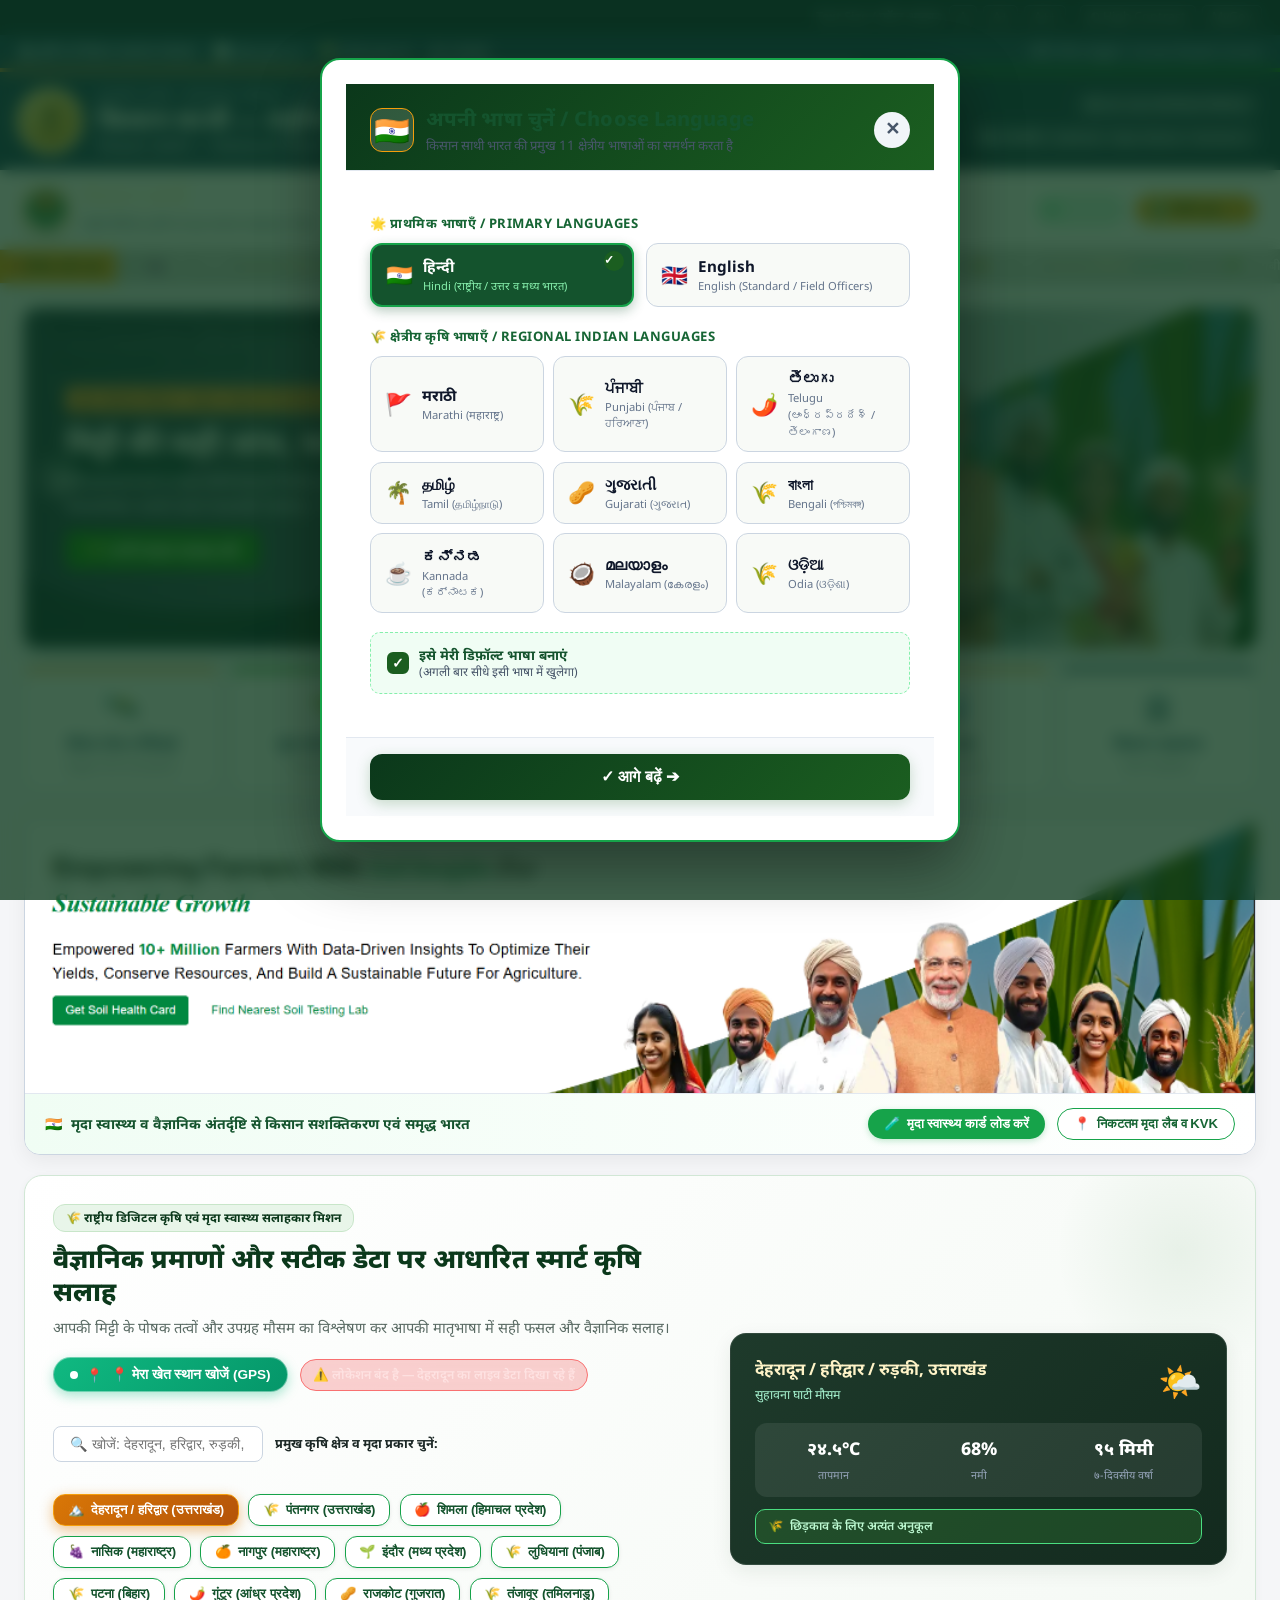
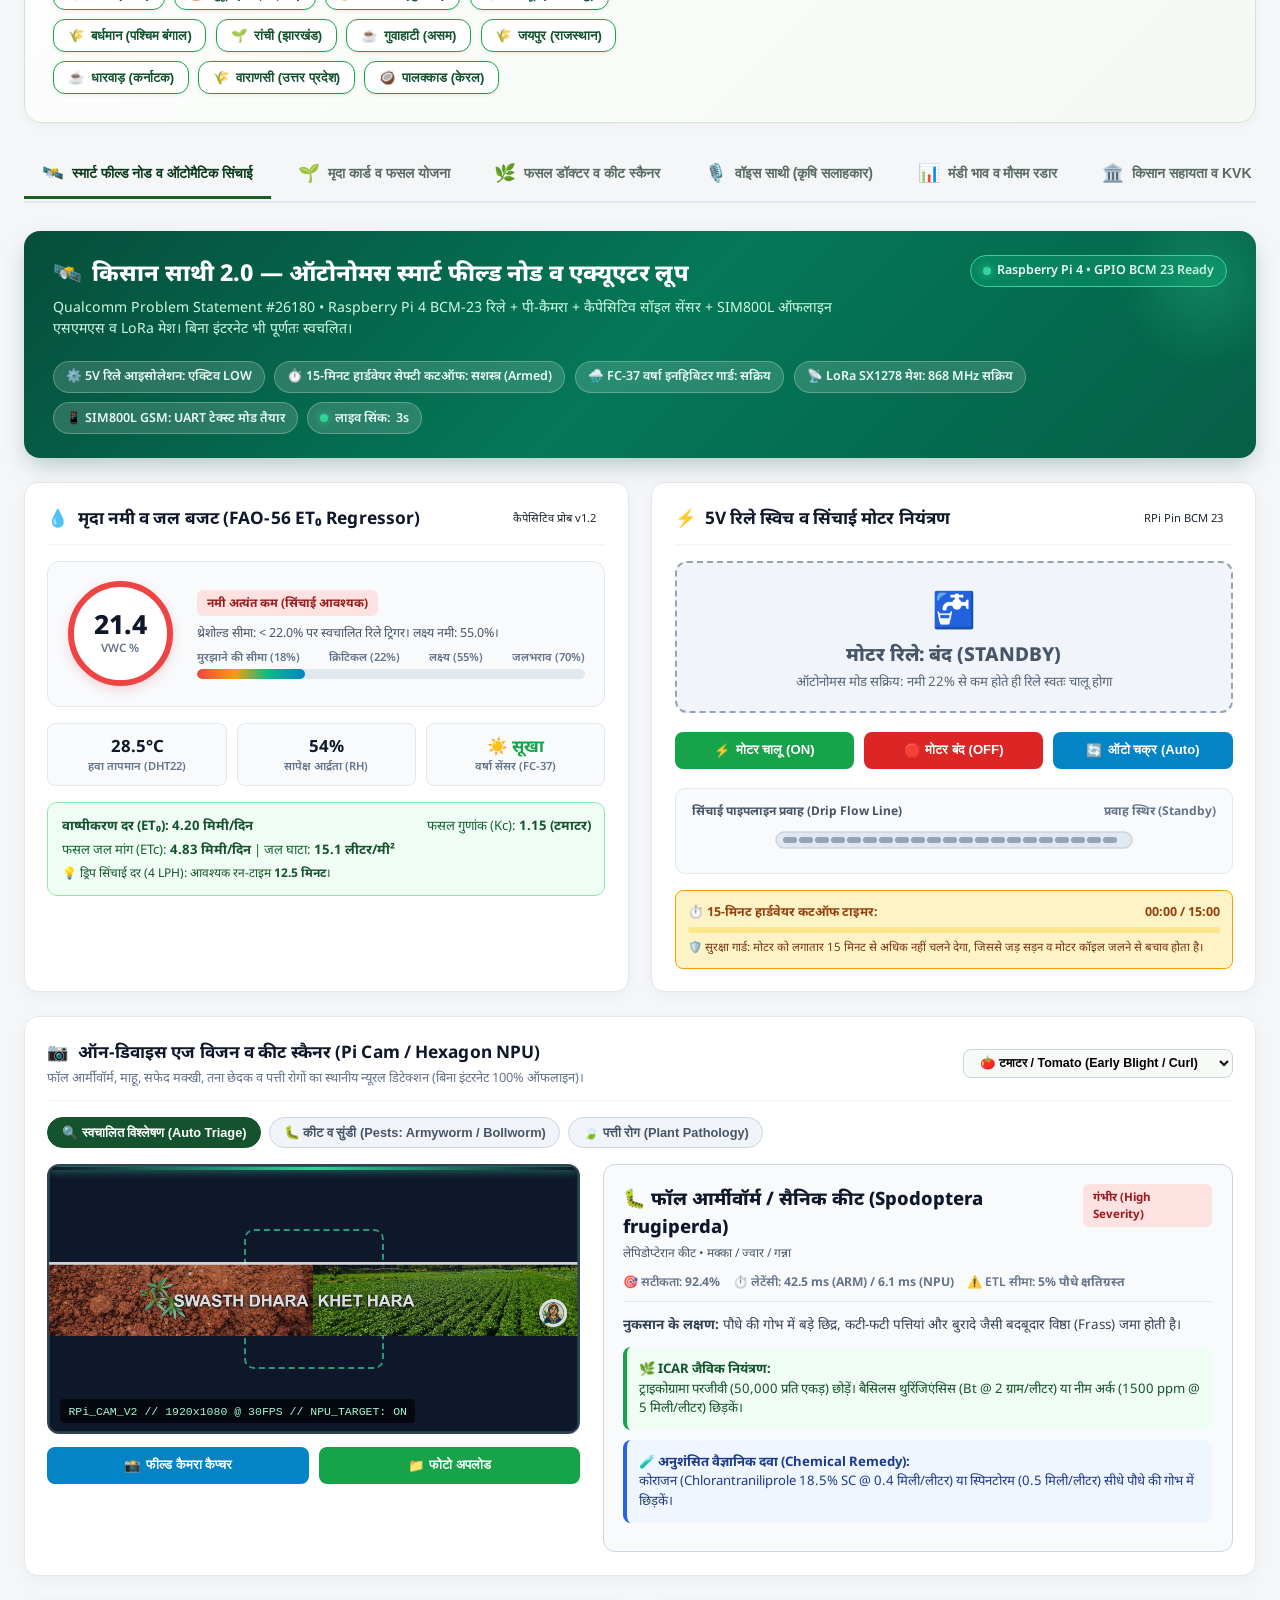
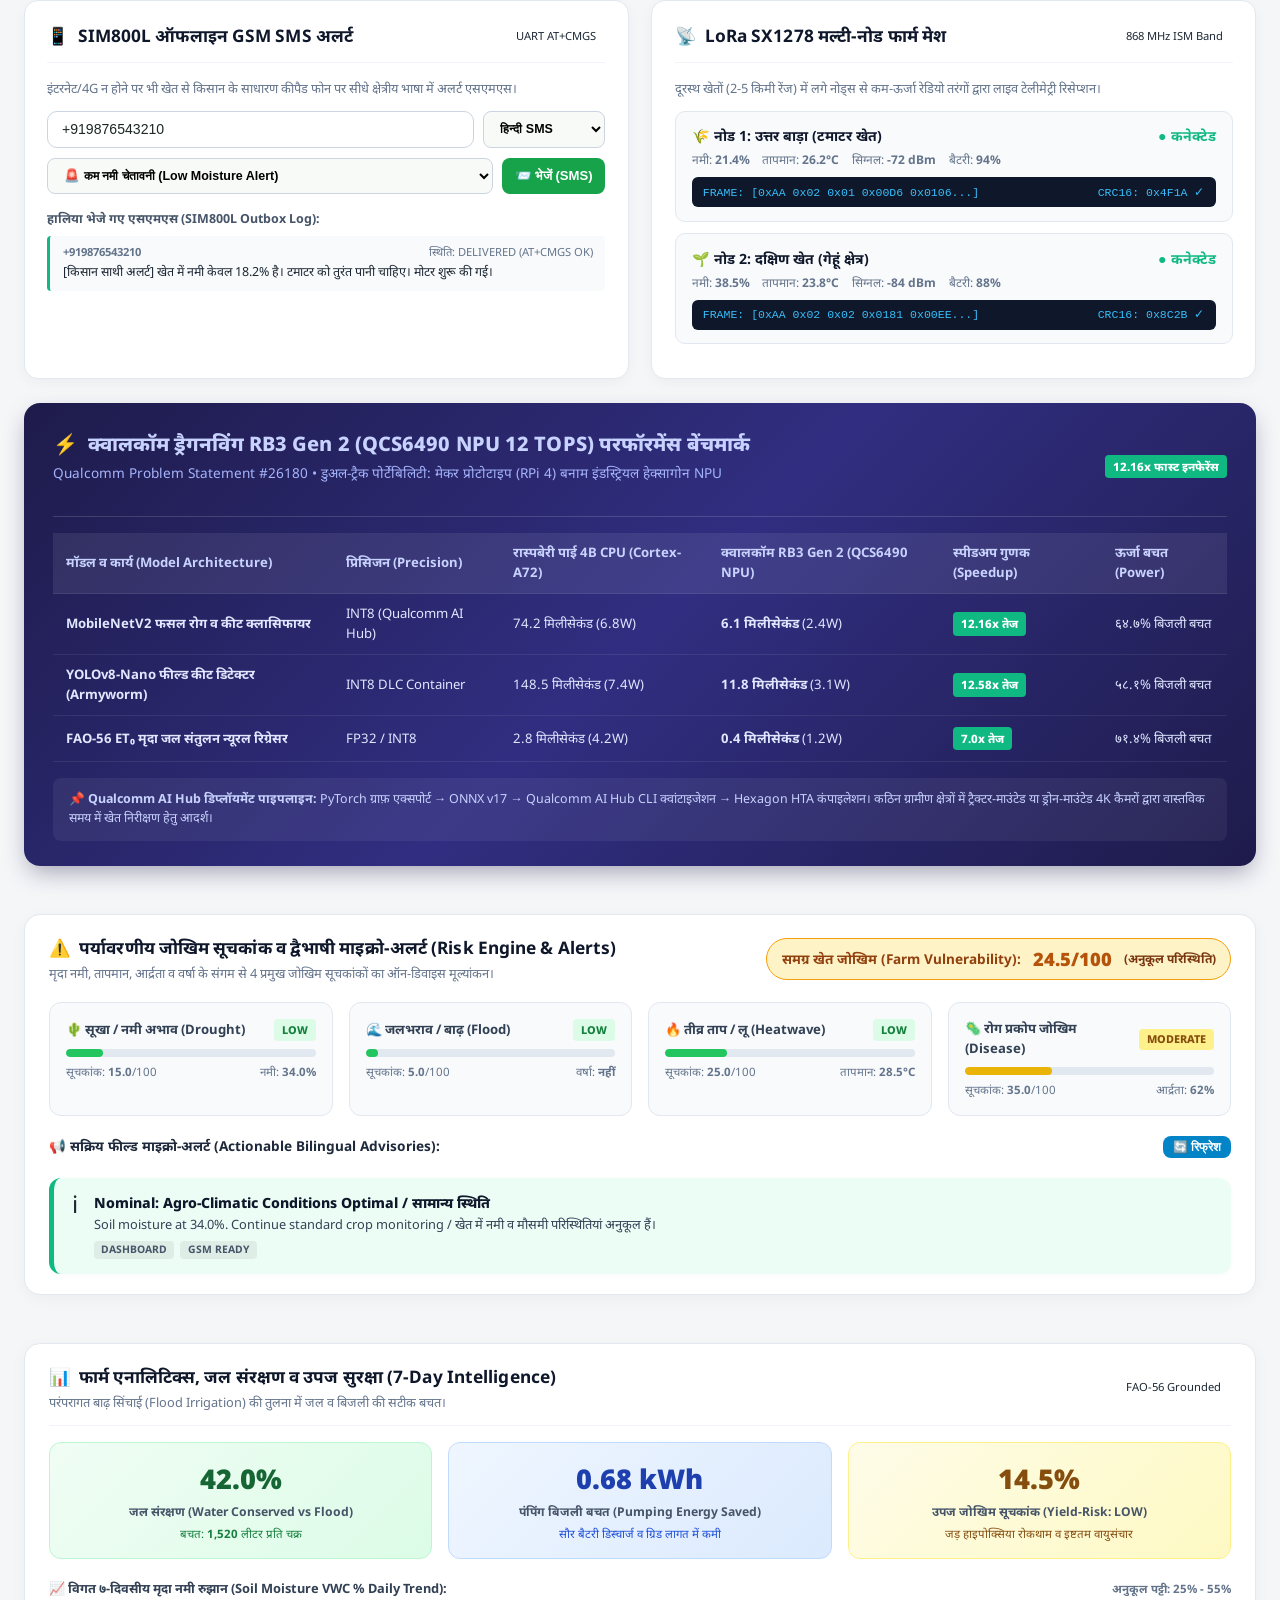
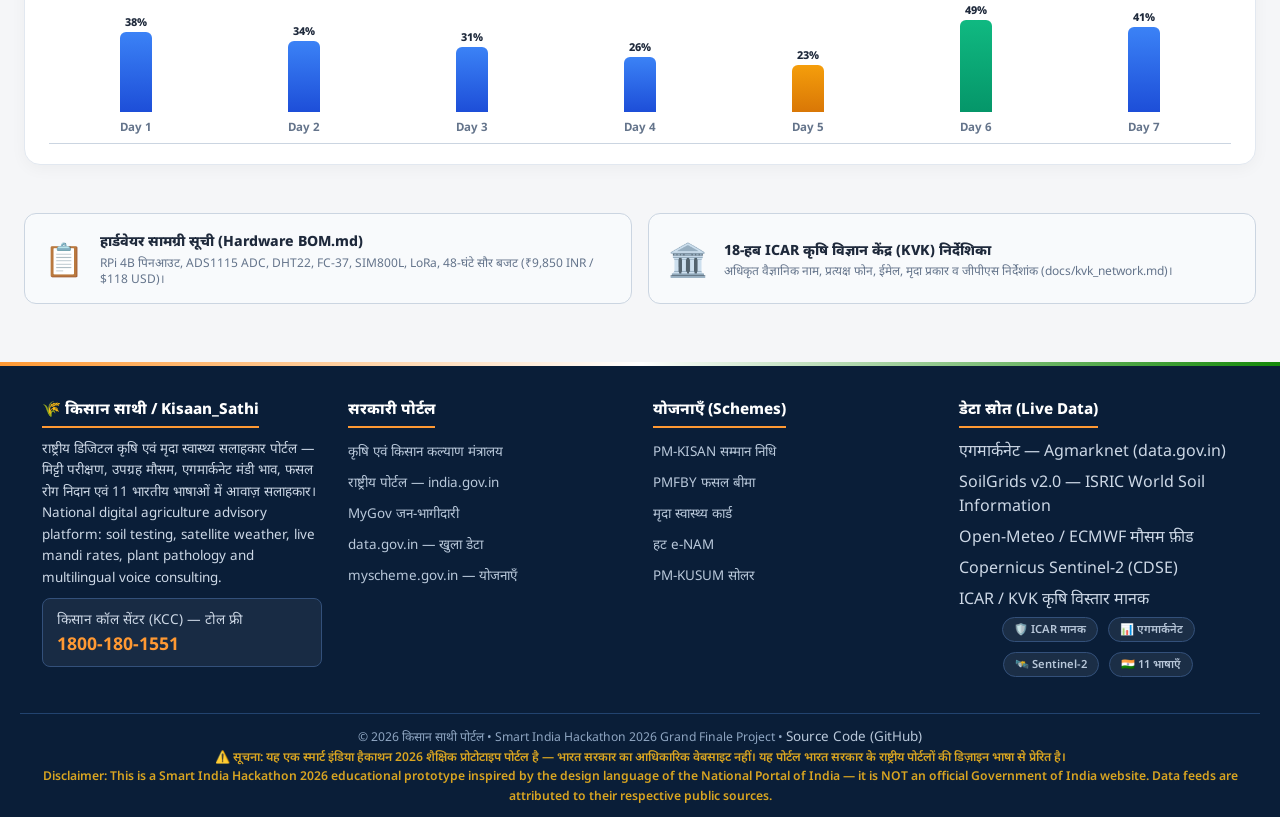
==== commit 3a84439a: "feat(sih-2026): complete Track A edge-hardware architecture, BOM, KVK network, and comprehensive doc" ====
--- a/public/index.html
+++ b/public/index.html
@@ -984,6 +984,198 @@
           </div>
         </div>
 
+        <!-- ============================================================== -->
+        <!-- ENVIRONMENTAL RISK ENGINE & STRUCTURED BILINGUAL MICRO-ALERTS  -->
+        <!-- ============================================================== -->
+        <div class="env-risk-deck">
+          <div class="env-risk-header">
+            <div>
+              <h3 class="edge-card-heading" style="margin:0;">
+                <span>⚠️</span>
+                <span>पर्यावरणीय जोखिम सूचकांक व द्वैभाषी माइक्रो-अलर्ट (Risk Engine & Alerts)</span>
+              </h3>
+              <p style="margin: 3px 0 0 0; font-size: 0.8rem; color: #64748B;">
+                मृदा नमी, तापमान, आर्द्रता व वर्षा के संगम से 4 प्रमुख जोखिम सूचकांकों का ऑन-डिवाइस मूल्यांकन।
+              </p>
+            </div>
+            <div class="composite-score-badge">
+              <span>समग्र खेत जोखिम (Farm Vulnerability):</span>
+              <span class="score-val" id="edgeRiskCompositeVal">24.5/100</span>
+              <span id="edgeRiskPrimaryHazard" style="font-size:0.75rem; color:#78350F;">(अनुकूल परिस्थिति)</span>
+            </div>
+          </div>
+
+          <!-- 4 Risk Gauges Grid -->
+          <div class="risk-gauges-grid">
+            <!-- 1. Drought Risk -->
+            <div class="risk-gauge-card">
+              <div class="risk-gauge-top">
+                <span class="risk-gauge-name">🌵 सूखा / नमी अभाव (Drought)</span>
+                <span class="risk-severity-tag tag-low" id="edgeDroughtTag">LOW</span>
+              </div>
+              <div class="risk-bar-track">
+                <div class="risk-bar-fill fill-low" id="edgeDroughtFill" style="width: 15%;"></div>
+              </div>
+              <div class="risk-gauge-footer">
+                <span>सूचकांक: <strong id="edgeDroughtScore">15.0</strong>/100</span>
+                <span>नमी: <strong id="edgeDroughtMoist">34.0%</strong></span>
+              </div>
+            </div>
+
+            <!-- 2. Flood / Waterlogging Risk -->
+            <div class="risk-gauge-card">
+              <div class="risk-gauge-top">
+                <span class="risk-gauge-name">🌊 जलभराव / बाढ़ (Flood)</span>
+                <span class="risk-severity-tag tag-low" id="edgeFloodTag">LOW</span>
+              </div>
+              <div class="risk-bar-track">
+                <div class="risk-bar-fill fill-low" id="edgeFloodFill" style="width: 5%;"></div>
+              </div>
+              <div class="risk-gauge-footer">
+                <span>सूचकांक: <strong id="edgeFloodScore">5.0</strong>/100</span>
+                <span>वर्षा: <strong id="edgeFloodRain">नहीं</strong></span>
+              </div>
+            </div>
+
+            <!-- 3. Heatwave / Thermal Stress -->
+            <div class="risk-gauge-card">
+              <div class="risk-gauge-top">
+                <span class="risk-gauge-name">🔥 तीव्र ताप / लू (Heatwave)</span>
+                <span class="risk-severity-tag tag-low" id="edgeHeatTag">LOW</span>
+              </div>
+              <div class="risk-bar-track">
+                <div class="risk-bar-fill fill-low" id="edgeHeatFill" style="width: 25%;"></div>
+              </div>
+              <div class="risk-gauge-footer">
+                <span>सूचकांक: <strong id="edgeHeatScore">25.0</strong>/100</span>
+                <span>तापमान: <strong id="edgeHeatTemp">28.5°C</strong></span>
+              </div>
+            </div>
+
+            <!-- 4. Disease Outbreak Risk -->
+            <div class="risk-gauge-card">
+              <div class="risk-gauge-top">
+                <span class="risk-gauge-name">🦠 रोग प्रकोप जोखिम (Disease)</span>
+                <span class="risk-severity-tag tag-moderate" id="edgeDiseaseTag">MODERATE</span>
+              </div>
+              <div class="risk-bar-track">
+                <div class="risk-bar-fill fill-moderate" id="edgeDiseaseFill" style="width: 35%;"></div>
+              </div>
+              <div class="risk-gauge-footer">
+                <span>सूचकांक: <strong id="edgeDiseaseScore">35.0</strong>/100</span>
+                <span>आर्द्रता: <strong id="edgeDiseaseHum">62%</strong></span>
+              </div>
+            </div>
+          </div>
+
+          <!-- Structured Micro-Alerts Banner List -->
+          <div style="margin-top: 1.25rem;">
+            <div style="display:flex; justify-content:space-between; align-items:center;">
+              <strong style="font-size:0.85rem; color:#1E293B;">📢 सक्रिय फील्ड माइक्रो-अलर्ट (Actionable Bilingual Advisories):</strong>
+              <button type="button" id="btnRefreshAlerts" class="btn-actuator btn-auto" style="padding:0.25rem 0.6rem; font-size:0.75rem;">
+                🔄 रिफ्रेश
+              </button>
+            </div>
+            <div class="structured-alerts-container" id="edgeAlertsContainer">
+              <div class="micro-alert-item alert-info">
+                <div class="micro-alert-icon">ℹ️</div>
+                <div class="micro-alert-body">
+                  <div class="micro-alert-title">Nominal: Agro-Climatic Conditions Optimal / सामान्य स्थिति</div>
+                  <div class="micro-alert-action">Soil moisture at 34.0%. Continue standard crop monitoring / खेत में नमी व मौसमी परिस्थितियां अनुकूल हैं।</div>
+                  <div class="micro-alert-channels">
+                    <span class="channel-pill">DASHBOARD</span>
+                    <span class="channel-pill">GSM READY</span>
+                  </div>
+                </div>
+              </div>
+            </div>
+          </div>
+        </div>
+
+        <!-- ============================================================== -->
+        <!-- 7-DAY FARM ANALYTICS, WATER CONSERVATION & YIELD METRICS       -->
+        <!-- ============================================================== -->
+        <div class="farm-analytics-deck">
+          <div class="edge-card-title-bar">
+            <div>
+              <h3 class="edge-card-heading" style="margin:0;">
+                <span>📊</span>
+                <span>फार्म एनालिटिक्स, जल संरक्षण व उपज सुरक्षा (7-Day Intelligence)</span>
+              </h3>
+              <p style="margin: 3px 0 0 0; font-size: 0.8rem; color: #64748B;">
+                परंपरागत बाढ़ सिंचाई (Flood Irrigation) की तुलना में जल व बिजली की सटीक बचत।
+              </p>
+            </div>
+            <span class="badge-rec" style="font-size:0.7rem; padding:0.25rem 0.6rem;">FAO-56 Grounded</span>
+          </div>
+
+          <!-- Water & Yield Impact Stats -->
+          <div class="water-stats-grid">
+            <div class="water-stat-box">
+              <div class="water-stat-num" id="statWaterSavedPct">42.0%</div>
+              <div class="water-stat-lbl">जल संरक्षण (Water Conserved vs Flood)</div>
+              <div style="font-size:0.72rem; color:#15803D; margin-top:3px;">
+                बचत: <strong id="statWaterSavedLiters">1,520</strong> लीटर प्रति चक्र
+              </div>
+            </div>
+
+            <div class="water-stat-box energy">
+              <div class="water-stat-num" id="statPowerSavedKwh">0.68 kWh</div>
+              <div class="water-stat-lbl">पंपिंग बिजली बचत (Pumping Energy Saved)</div>
+              <div style="font-size:0.72rem; color:#1D4ED8; margin-top:3px;">
+                सौर बैटरी डिस्चार्ज व ग्रिड लागत में कमी
+              </div>
+            </div>
+
+            <div class="water-stat-box yield">
+              <div class="water-stat-num" id="statYieldRiskScore">14.5%</div>
+              <div class="water-stat-lbl">उपज जोखिम सूचकांक (Yield-Risk: LOW)</div>
+              <div style="font-size:0.72rem; color:#854D0E; margin-top:3px;">
+                जड़ हाइपोक्सिया रोकथाम व इष्टतम वायुसंचार
+              </div>
+            </div>
+          </div>
+
+          <!-- 7-Day Sensor Trend Bars (Soil Moisture VWC %) -->
+          <div>
+            <div style="display:flex; justify-content:space-between; align-items:center; font-size:0.8rem; font-weight:700; color:#334155; margin-bottom:0.4rem;">
+              <span>📈 विगत ७-दिवसीय मृदा नमी रुझान (Soil Moisture VWC % Daily Trend):</span>
+              <span style="font-size:0.72rem; color:#64748B;">अनुकूल पट्टी: 25% - 55%</span>
+            </div>
+            <div class="trend-bars-wrapper" id="analyticsTrendBars">
+              <!-- Rendered dynamically by app.js -->
+              <div class="trend-bar-col"><div class="trend-bar-inner" style="height: 69%;"><span class="trend-bar-val">38%</span></div><span class="trend-bar-date">Day 1</span></div>
+              <div class="trend-bar-col"><div class="trend-bar-inner" style="height: 62%;"><span class="trend-bar-val">34%</span></div><span class="trend-bar-date">Day 2</span></div>
+              <div class="trend-bar-col"><div class="trend-bar-inner" style="height: 56%;"><span class="trend-bar-val">31%</span></div><span class="trend-bar-date">Day 3</span></div>
+              <div class="trend-bar-col"><div class="trend-bar-inner" style="height: 48%;"><span class="trend-bar-val">26%</span></div><span class="trend-bar-date">Day 4</span></div>
+              <div class="trend-bar-col"><div class="trend-bar-inner" style="height: 41%; background:linear-gradient(180deg, #F59E0B, #D97706);"><span class="trend-bar-val">23%</span></div><span class="trend-bar-date">Day 5</span></div>
+              <div class="trend-bar-col"><div class="trend-bar-inner" style="height: 88%; background:linear-gradient(180deg, #10B981, #059669);"><span class="trend-bar-val">49%</span></div><span class="trend-bar-date">Day 6</span></div>
+              <div class="trend-bar-col"><div class="trend-bar-inner" style="height: 74%;"><span class="trend-bar-val">41%</span></div><span class="trend-bar-date">Day 7</span></div>
+            </div>
+          </div>
+        </div>
+
+        <!-- ============================================================== -->
+        <!-- HARDWARE BILL OF MATERIALS & ICAR KVK DIRECTORY QUICK ACCESS   -->
+        <!-- ============================================================== -->
+        <div class="hardware-ref-strip">
+          <a href="/hardware/BOM.md" target="_blank" class="hw-ref-card">
+            <span class="hw-ref-icon">📋</span>
+            <div>
+              <div class="hw-ref-title">हार्डवेयर सामग्री सूची (Hardware BOM.md)</div>
+              <div class="hw-ref-desc">RPi 4B पिनआउट, ADS1115 ADC, DHT22, FC-37, SIM800L, LoRa, 48-घंटे सौर बजट (₹9,850 INR / $118 USD)।</div>
+            </div>
+          </a>
+
+          <a href="/docs/kvk_network.md" target="_blank" class="hw-ref-card">
+            <span class="hw-ref-icon">🏛️</span>
+            <div>
+              <div class="hw-ref-title">18-हब ICAR कृषि विज्ञान केंद्र (KVK) निर्देशिका</div>
+              <div class="hw-ref-desc">अधिकृत वैज्ञानिक नाम, प्रत्यक्ष फोन, ईमेल, मृदा प्रकार व जीपीएस निर्देशांक (docs/kvk_network.md)।</div>
+            </div>
+          </a>
+        </div>
+
       </div>
     </section>
 
--- a/public/style.css
+++ b/public/style.css
@@ -4291,3 +4291,333 @@
   font-size: 0.72rem;
   display: inline-block;
 }
+
+/* ============================================================== */
+/* ENVIRONMENTAL RISK ENGINE & STRUCTURED MICRO-ALERTS DECK       */
+/* ============================================================== */
+.env-risk-deck {
+  margin-top: 1.5rem;
+  background: #FFFFFF;
+  border: 1px solid #E2E8F0;
+  border-radius: 16px;
+  padding: 1.25rem 1.5rem;
+  box-shadow: 0 4px 16px rgba(0, 0, 0, 0.04);
+}
+
+.env-risk-header {
+  display: flex;
+  justify-content: space-between;
+  align-items: center;
+  margin-bottom: 1.2rem;
+  flex-wrap: wrap;
+  gap: 0.75rem;
+}
+
+.composite-score-badge {
+  display: flex;
+  align-items: center;
+  gap: 0.75rem;
+  background: #FEF3C7;
+  border: 1px solid #F59E0B;
+  padding: 0.4rem 0.9rem;
+  border-radius: 30px;
+  font-size: 0.85rem;
+  font-weight: 700;
+  color: #92400E;
+}
+
+.composite-score-badge .score-val {
+  font-size: 1.15rem;
+  font-weight: 900;
+  color: #B45309;
+}
+
+.risk-gauges-grid {
+  display: grid;
+  grid-template-columns: repeat(auto-fit, minmax(220px, 1fr));
+  gap: 1rem;
+}
+
+.risk-gauge-card {
+  background: #F8FAFC;
+  border: 1px solid #E2E8F0;
+  border-radius: 12px;
+  padding: 1rem;
+  transition: transform 0.2s ease, box-shadow 0.2s ease;
+}
+
+.risk-gauge-card:hover {
+  transform: translateY(-2px);
+  box-shadow: 0 6px 14px rgba(0, 0, 0, 0.05);
+}
+
+.risk-gauge-top {
+  display: flex;
+  justify-content: space-between;
+  align-items: center;
+  margin-bottom: 0.5rem;
+}
+
+.risk-gauge-name {
+  font-size: 0.82rem;
+  font-weight: 700;
+  color: #334155;
+}
+
+.risk-severity-tag {
+  font-size: 0.68rem;
+  font-weight: 800;
+  padding: 0.15rem 0.5rem;
+  border-radius: 4px;
+}
+
+.tag-low { background: #DCFCE7; color: #15803D; }
+.tag-moderate { background: #FEF08A; color: #854D0E; }
+.tag-high { background: #FFEDD5; color: #C2410C; }
+.tag-critical { background: #FEE2E2; color: #B91C1C; }
+
+.risk-bar-track {
+  height: 8px;
+  background: #E2E8F0;
+  border-radius: 999px;
+  overflow: hidden;
+  margin: 0.4rem 0;
+}
+
+.risk-bar-fill {
+  height: 100%;
+  border-radius: 999px;
+  transition: width 0.4s ease;
+}
+
+.fill-low { background: #22C55E; }
+.fill-moderate { background: #EAB308; }
+.fill-high { background: #F97316; }
+.fill-critical { background: #EF4444; }
+
+.risk-gauge-footer {
+  font-size: 0.72rem;
+  color: #64748B;
+  display: flex;
+  justify-content: space-between;
+}
+
+/* STRUCTURED MICRO-ALERTS */
+.structured-alerts-container {
+  margin-top: 1.25rem;
+  display: flex;
+  flex-direction: column;
+  gap: 0.75rem;
+}
+
+.micro-alert-item {
+  display: flex;
+  align-items: flex-start;
+  gap: 1rem;
+  padding: 0.9rem 1.1rem;
+  border-radius: 12px;
+  border-left: 5px solid #3B82F6;
+  background: #F0F9FF;
+  box-shadow: 0 2px 6px rgba(0, 0, 0, 0.02);
+}
+
+.micro-alert-item.alert-critical {
+  border-left-color: #EF4444;
+  background: #FEF2F2;
+}
+
+.micro-alert-item.alert-warning {
+  border-left-color: #F59E0B;
+  background: #FFFBEB;
+}
+
+.micro-alert-item.alert-info {
+  border-left-color: #10B981;
+  background: #ECFDF5;
+}
+
+.micro-alert-icon {
+  font-size: 1.5rem;
+  line-height: 1;
+}
+
+.micro-alert-body {
+  flex: 1;
+}
+
+.micro-alert-title {
+  font-size: 0.88rem;
+  font-weight: 800;
+  color: #0F172A;
+  margin-bottom: 0.2rem;
+}
+
+.micro-alert-action {
+  font-size: 0.8rem;
+  color: #334155;
+  line-height: 1.4;
+}
+
+.micro-alert-channels {
+  display: flex;
+  gap: 0.4rem;
+  margin-top: 0.4rem;
+}
+
+.channel-pill {
+  font-size: 0.65rem;
+  font-weight: 700;
+  background: rgba(0, 0, 0, 0.06);
+  padding: 0.1rem 0.45rem;
+  border-radius: 4px;
+  color: #475569;
+}
+
+/* ============================================================== */
+/* 7-DAY FARM ANALYTICS & WATER CONSERVATION DECK                */
+/* ============================================================== */
+.farm-analytics-deck {
+  margin-top: 1.5rem;
+  background: #FFFFFF;
+  border: 1px solid #E2E8F0;
+  border-radius: 16px;
+  padding: 1.25rem 1.5rem;
+  box-shadow: 0 4px 16px rgba(0, 0, 0, 0.04);
+}
+
+.water-stats-grid {
+  display: grid;
+  grid-template-columns: repeat(auto-fit, minmax(200px, 1fr));
+  gap: 1rem;
+  margin-bottom: 1.25rem;
+}
+
+.water-stat-box {
+  background: linear-gradient(135deg, #F0FDF4 0%, #DCFCE7 100%);
+  border: 1px solid #BBF7D0;
+  border-radius: 12px;
+  padding: 1rem;
+  text-align: center;
+}
+
+.water-stat-box.energy {
+  background: linear-gradient(135deg, #EFF6FF 0%, #DBEAFE 100%);
+  border-color: #BFDBFE;
+}
+
+.water-stat-box.yield {
+  background: linear-gradient(135deg, #FEFCE8 0%, #FEF9C3 100%);
+  border-color: #FEF08A;
+}
+
+.water-stat-num {
+  font-size: 1.7rem;
+  font-weight: 900;
+  color: #166534;
+}
+
+.water-stat-box.energy .water-stat-num {
+  color: #1E40AF;
+}
+
+.water-stat-box.yield .water-stat-num {
+  color: #854D0E;
+}
+
+.water-stat-lbl {
+  font-size: 0.76rem;
+  font-weight: 700;
+  color: #475569;
+  margin-top: 0.25rem;
+}
+
+.trend-bars-wrapper {
+  display: flex;
+  align-items: flex-end;
+  justify-content: space-between;
+  gap: 0.6rem;
+  height: 140px;
+  padding: 1rem 0.5rem 0.5rem 0.5rem;
+  border-bottom: 1px solid #CBD5E1;
+}
+
+.trend-bar-col {
+  flex: 1;
+  display: flex;
+  flex-direction: column;
+  align-items: center;
+  height: 100%;
+  justify-content: flex-end;
+}
+
+.trend-bar-inner {
+  width: 100%;
+  max-width: 32px;
+  background: linear-gradient(180deg, #3B82F6 0%, #1D4ED8 100%);
+  border-radius: 6px 6px 0 0;
+  transition: height 0.4s ease;
+  position: relative;
+}
+
+.trend-bar-val {
+  position: absolute;
+  top: -18px;
+  left: 50%;
+  transform: translateX(-50%);
+  font-size: 0.68rem;
+  font-weight: 800;
+  color: #1E293B;
+  white-space: nowrap;
+}
+
+.trend-bar-date {
+  margin-top: 0.4rem;
+  font-size: 0.72rem;
+  font-weight: 700;
+  color: #64748B;
+}
+
+/* HARDWARE REFERENCE CARDS */
+.hardware-ref-strip {
+  margin-top: 1.5rem;
+  display: grid;
+  grid-template-columns: repeat(auto-fit, minmax(280px, 1fr));
+  gap: 1rem;
+}
+
+.hw-ref-card {
+  display: flex;
+  align-items: center;
+  gap: 1rem;
+  background: #F8FAFC;
+  border: 1px solid #CBD5E1;
+  border-radius: 12px;
+  padding: 1rem 1.2rem;
+  text-decoration: none;
+  color: inherit;
+  transition: all 0.2s ease;
+}
+
+.hw-ref-card:hover {
+  background: #F1F5F9;
+  border-color: #3B82F6;
+  transform: translateY(-2px);
+}
+
+.hw-ref-icon {
+  font-size: 2rem;
+}
+
+.hw-ref-title {
+  font-size: 0.88rem;
+  font-weight: 800;
+  color: #1E293B;
+  margin-bottom: 0.2rem;
+}
+
+.hw-ref-desc {
+  font-size: 0.75rem;
+  color: #64748B;
+  line-height: 1.35;
+}
+
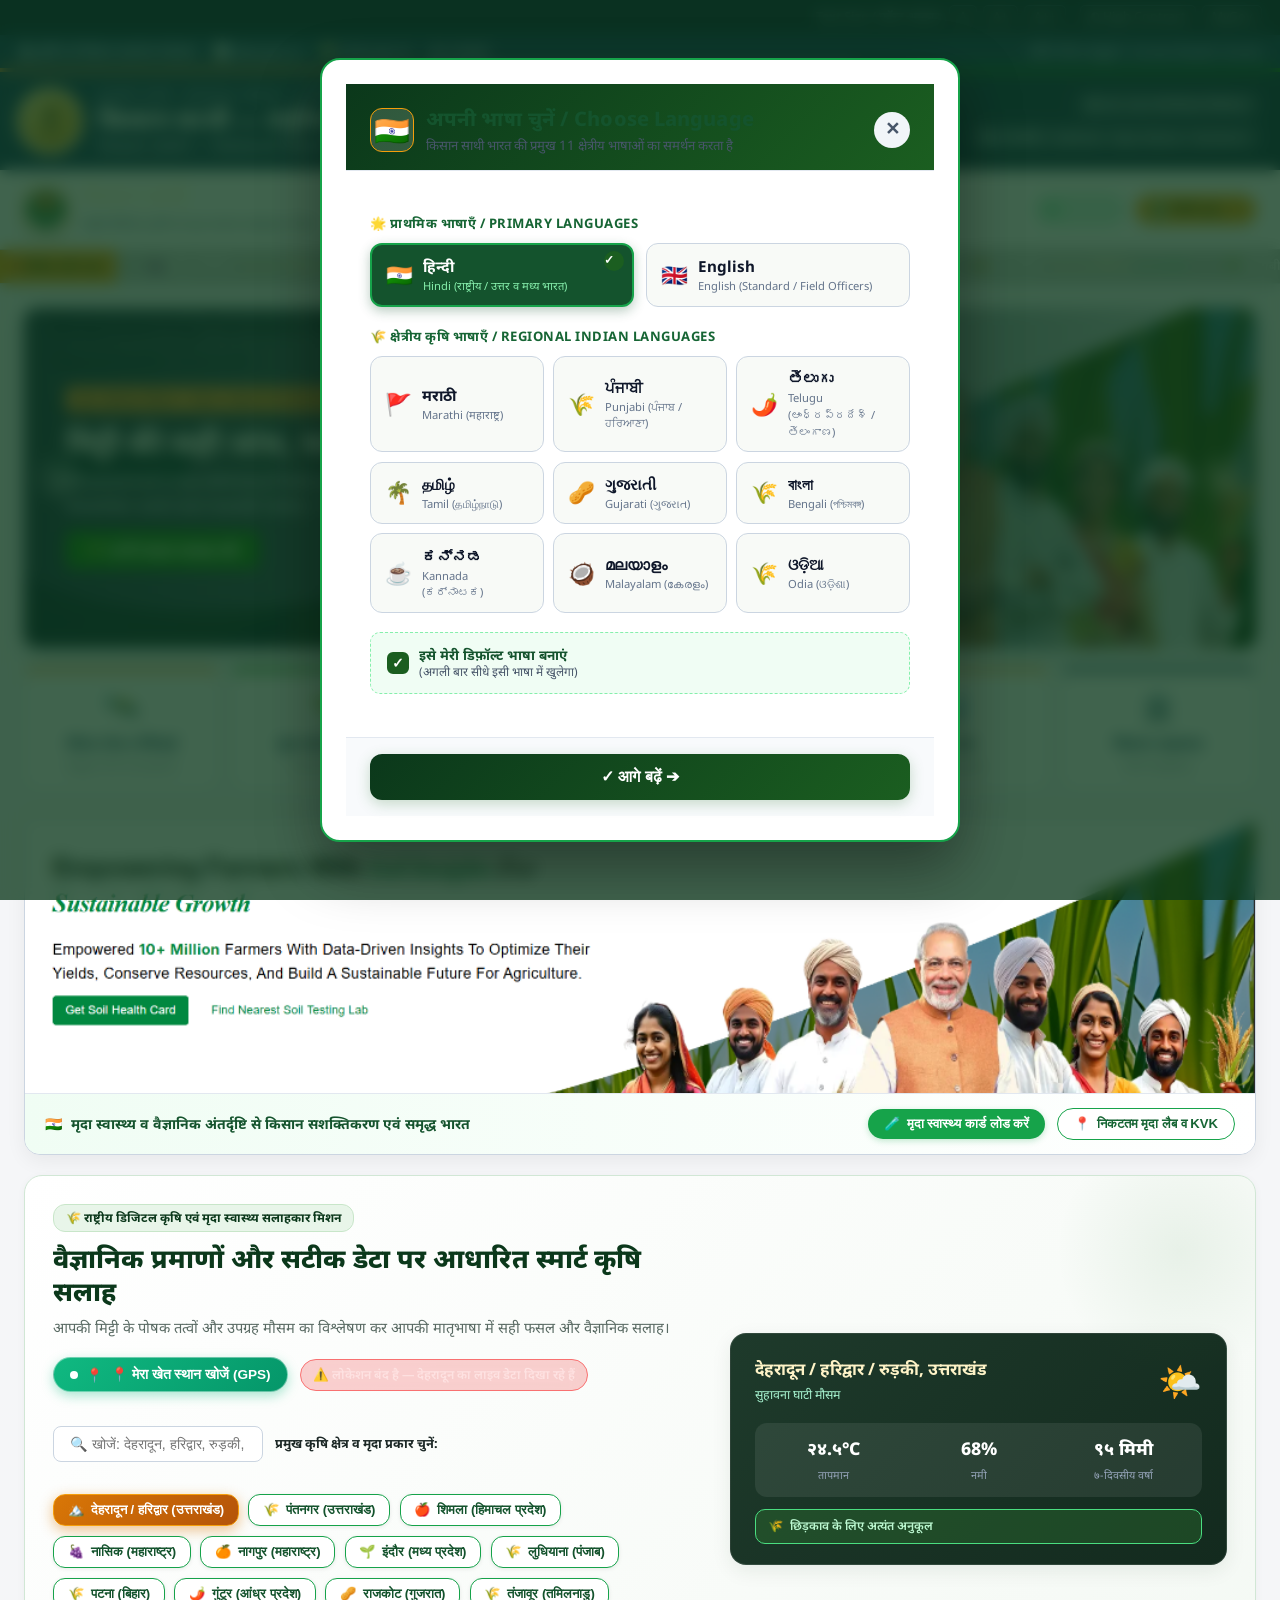
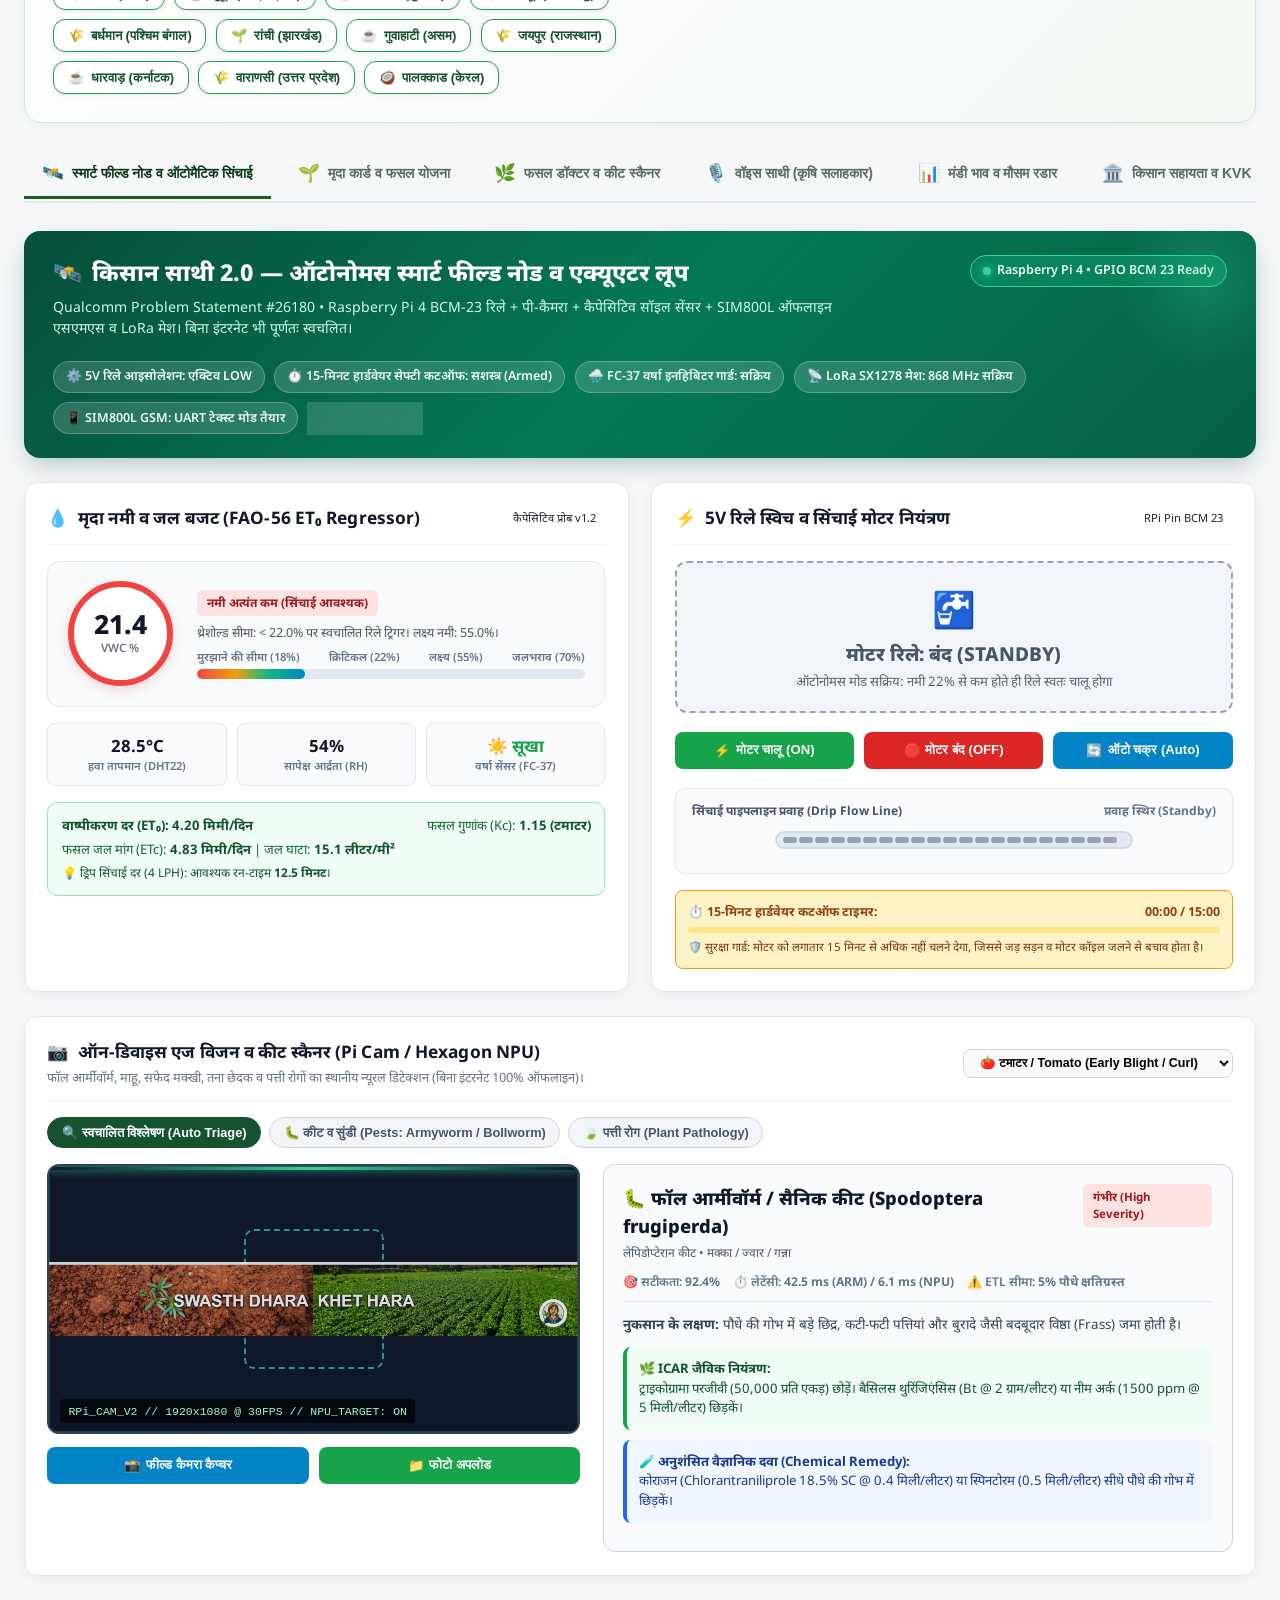
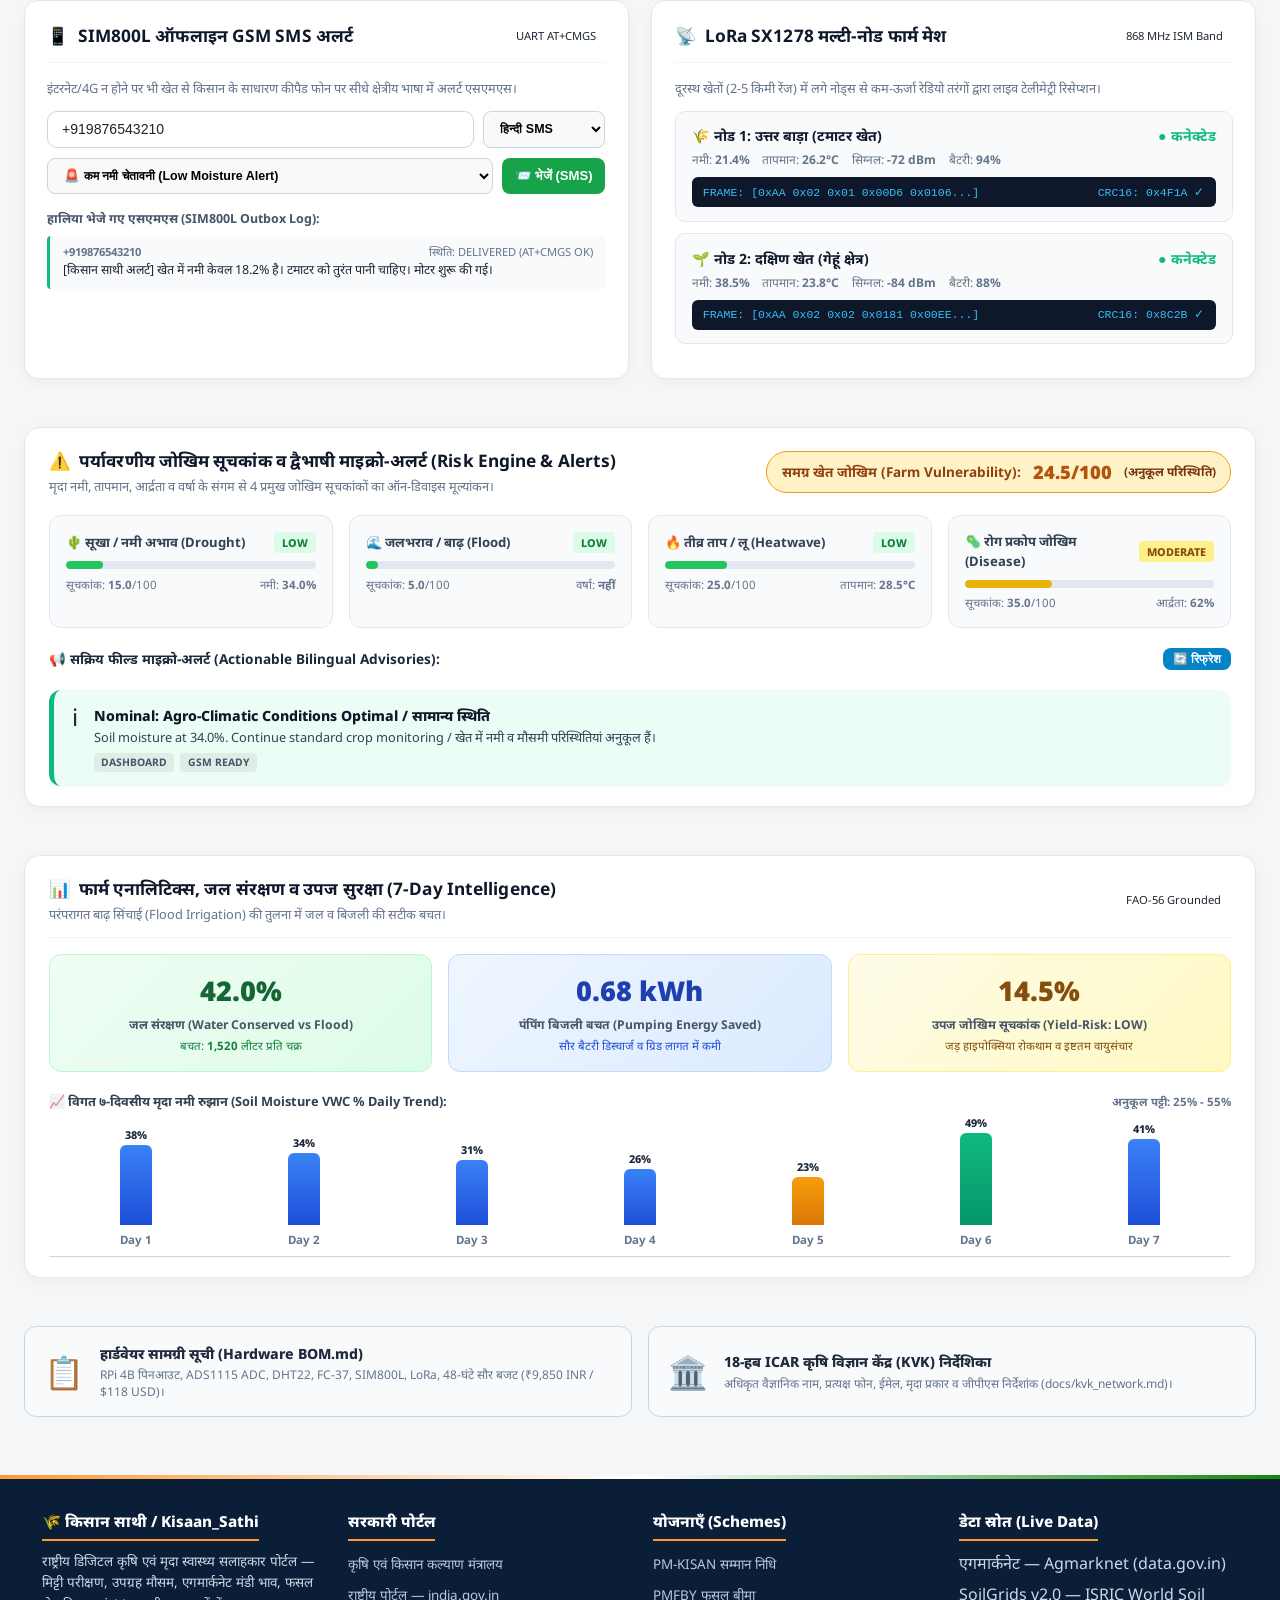
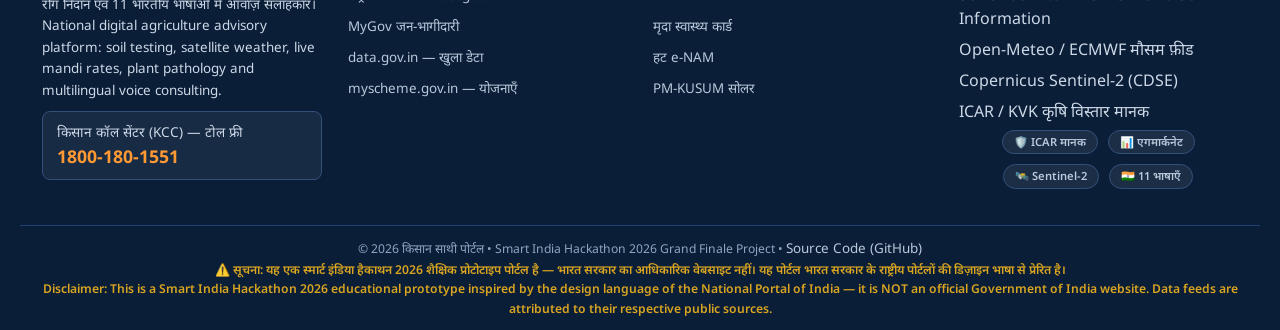
==== commit fbed4669: "refactor: focus 100% on Raspberry Pi 4 maker build, remove Qualcomm references and clean up unused f" ====
--- a/public/index.html
+++ b/public/index.html
@@ -920,69 +920,7 @@
 
         </div>
 
-        <!-- QUALCOMM DRAGONWING RB3 GEN 2 SPONSOR SHOWCASE CARD -->
-        <div class="qualcomm-showcase-card">
-          <div class="edge-card-title-bar" style="border-color: rgba(255,255,255,0.15);">
-            <div>
-              <h3 class="qualcomm-heading">
-                <span>⚡</span>
-                <span>क्वालकॉम ड्रैगनविंग RB3 Gen 2 (QCS6490 NPU 12 TOPS) परफॉरमेंस बेंचमार्क</span>
-              </h3>
-              <p class="qualcomm-sub">
-                Qualcomm Problem Statement #26180 • डुअल-ट्रैक पोर्टेबिलिटी: मेकर प्रोटोटाइप (RPi 4) बनाम इंडस्ट्रियल हेक्सागोन NPU
-              </p>
-            </div>
-            <div>
-              <span class="speedup-pill">12.16x फास्ट इनफेरेंस</span>
-            </div>
-          </div>
-
-          <div class="qualcomm-table-wrap">
-            <table class="qualcomm-bench-table">
-              <thead>
-                <tr>
-                  <th>मॉडल व कार्य (Model Architecture)</th>
-                  <th>प्रिसिजन (Precision)</th>
-                  <th>रास्पबेरी पाई 4B CPU (Cortex-A72)</th>
-                  <th>क्वालकॉम RB3 Gen 2 (QCS6490 NPU)</th>
-                  <th>स्पीडअप गुणक (Speedup)</th>
-                  <th>ऊर्जा बचत (Power)</th>
-                </tr>
-              </thead>
-              <tbody>
-                <tr>
-                  <td><strong>MobileNetV2 फसल रोग व कीट क्लासिफायर</strong></td>
-                  <td>INT8 (Qualcomm AI Hub)</td>
-                  <td>74.2 मिलीसेकंड (6.8W)</td>
-                  <td><strong>6.1 मिलीसेकंड</strong> (2.4W)</td>
-                  <td><span class="speedup-pill">12.16x तेज</span></td>
-                  <td>६४.७% बिजली बचत</td>
-                </tr>
-                <tr>
-                  <td><strong>YOLOv8-Nano फील्ड कीट डिटेक्टर (Armyworm)</strong></td>
-                  <td>INT8 DLC Container</td>
-                  <td>148.5 मिलीसेकंड (7.4W)</td>
-                  <td><strong>11.8 मिलीसेकंड</strong> (3.1W)</td>
-                  <td><span class="speedup-pill">12.58x तेज</span></td>
-                  <td>५८.१% बिजली बचत</td>
-                </tr>
-                <tr>
-                  <td><strong>FAO-56 ET₀ मृदा जल संतुलन न्यूरल रिग्रेसर</strong></td>
-                  <td>FP32 / INT8</td>
-                  <td>2.8 मिलीसेकंड (4.2W)</td>
-                  <td><strong>0.4 मिलीसेकंड</strong> (1.2W)</td>
-                  <td><span class="speedup-pill">7.0x तेज</span></td>
-                  <td>७१.४% बिजली बचत</td>
-                </tr>
-              </tbody>
-            </table>
-          </div>
-
-          <div style="margin-top: 1rem; font-size: 0.78rem; color: #C7D2FE; line-height: 1.5; background: rgba(255,255,255,0.06); padding: 0.8rem 1rem; border-radius: 8px;">
-            📌 <strong>Qualcomm AI Hub डिप्लॉयमेंट पाइपलाइन:</strong> PyTorch ग्राफ़ एक्सपोर्ट → ONNX v17 → Qualcomm AI Hub CLI क्वांटाइजेशन → Hexagon HTA कंपाइलेशन।
-            कठिन ग्रामीण क्षेत्रों में ट्रैक्टर-माउंटेड या ड्रोन-माउंटेड 4K कैमरों द्वारा वास्तविक समय में खेत निरीक्षण हेतु आदर्श।
-          </div>
-        </div>
+
 
         <!-- ============================================================== -->
         <!-- ENVIRONMENTAL RISK ENGINE & STRUCTURED BILINGUAL MICRO-ALERTS  -->
--- a/public/style.css
+++ b/public/style.css
@@ -4229,67 +4229,6 @@
   justify-content: space-between;
   color: #64748B;
   font-size: 0.7rem;
-  margin-bottom: 2px;
-}
-
-/* Qualcomm RB3 Gen 2 Sponsor Showcase Card */
-.qualcomm-showcase-card {
-  background: linear-gradient(135deg, #1E1B4B 0%, #312E81 50%, #1E1B4B 100%);
-  color: #FFFFFF;
-  border-radius: 16px;
-  padding: 1.6rem 1.8rem;
-  box-shadow: 0 10px 25px -5px rgba(30, 27, 75, 0.4);
-}
-
-.qualcomm-heading {
-  font-size: 1.25rem;
-  font-weight: 800;
-  margin: 0;
-  color: #C7D2FE;
-  display: flex;
-  align-items: center;
-  gap: 0.6rem;
-}
-
-.qualcomm-sub {
-  font-size: 0.85rem;
-  color: #A5B4FC;
-  margin: 0.3rem 0 1.2rem 0;
-}
-
-.qualcomm-table-wrap {
-  overflow-x: auto;
-}
-
-.qualcomm-bench-table {
-  width: 100%;
-  border-collapse: collapse;
-  font-size: 0.82rem;
-  color: #E0E7FF;
-}
-
-.qualcomm-bench-table th {
-  background: rgba(255, 255, 255, 0.08);
-  padding: 0.65rem 0.8rem;
-  text-align: left;
-  font-weight: 700;
-  color: #C7D2FE;
-  border-bottom: 1px solid rgba(255, 255, 255, 0.15);
-}
-
-.qualcomm-bench-table td {
-  padding: 0.65rem 0.8rem;
-  border-bottom: 1px solid rgba(255, 255, 255, 0.08);
-}
-
-.speedup-pill {
-  background: #10B981;
-  color: #FFFFFF;
-  font-weight: 800;
-  padding: 0.2rem 0.5rem;
-  border-radius: 4px;
-  font-size: 0.72rem;
-  display: inline-block;
 }
 
 /* ============================================================== */
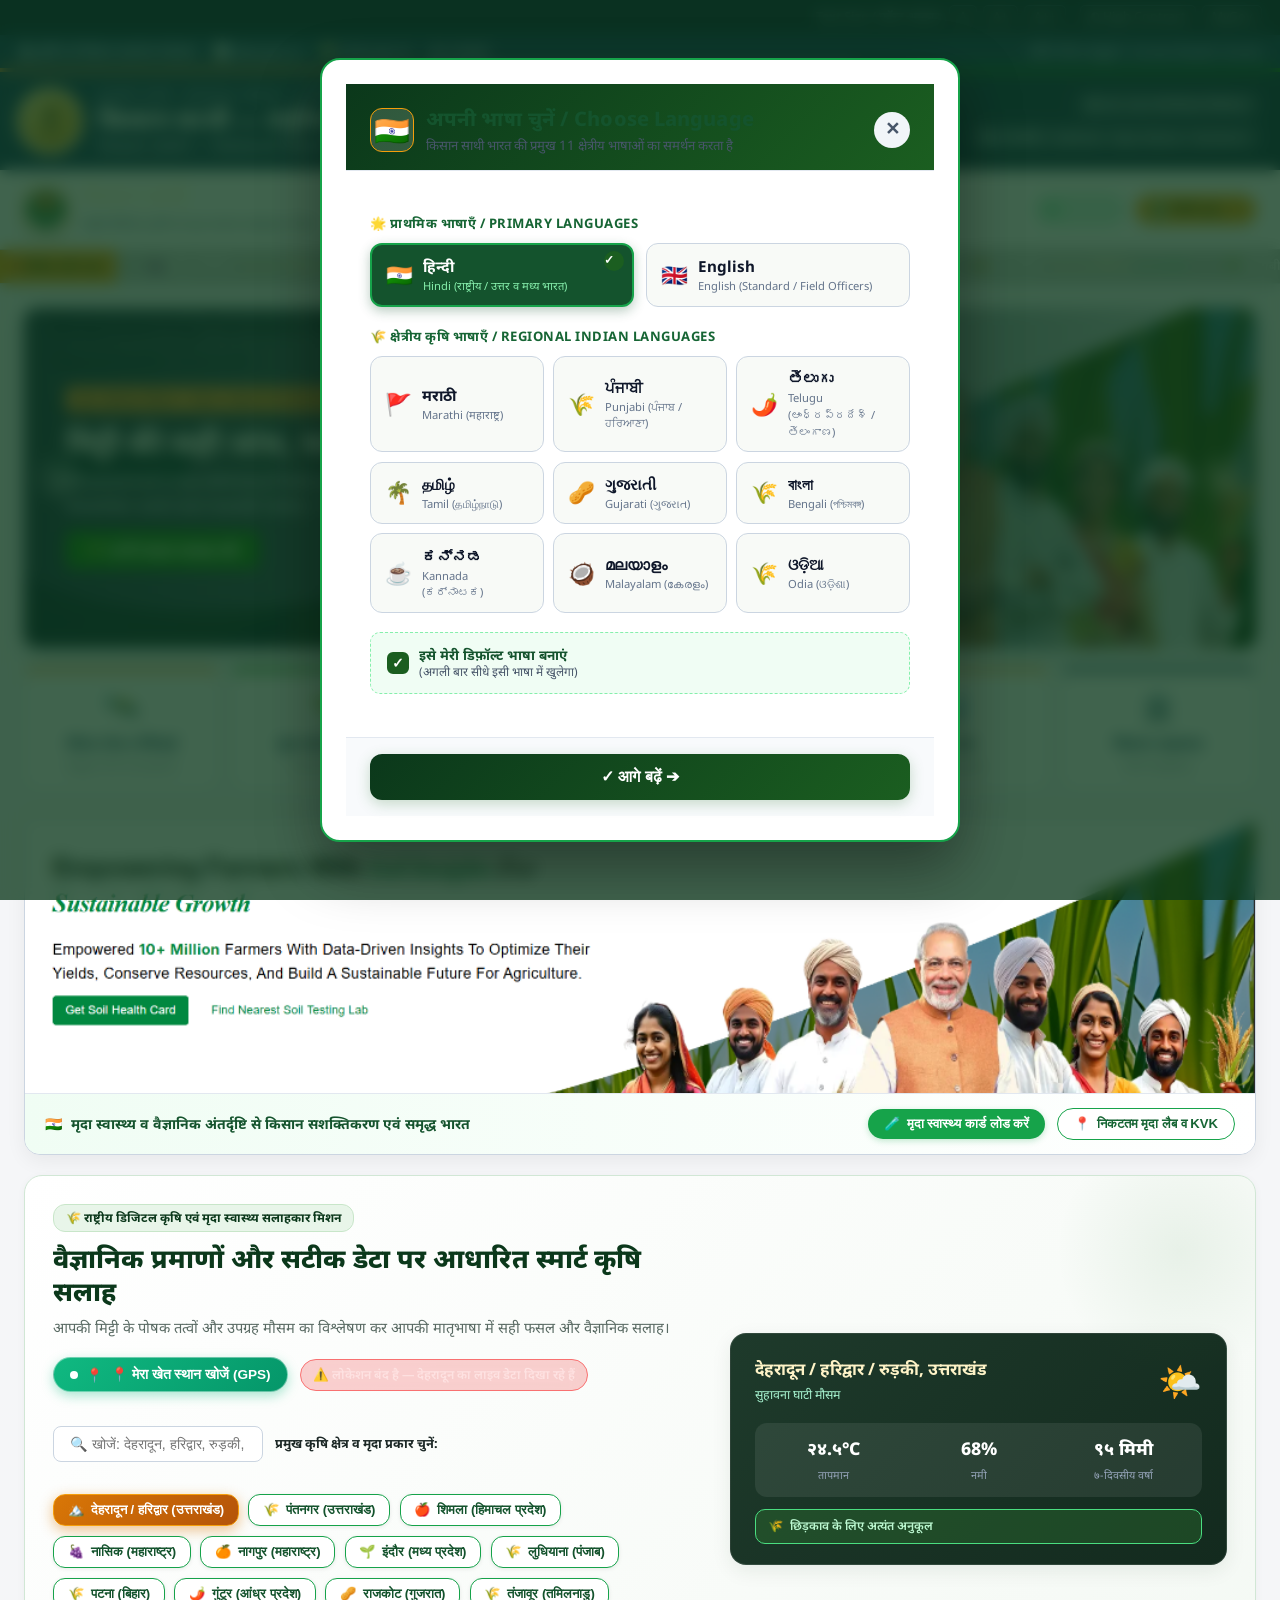
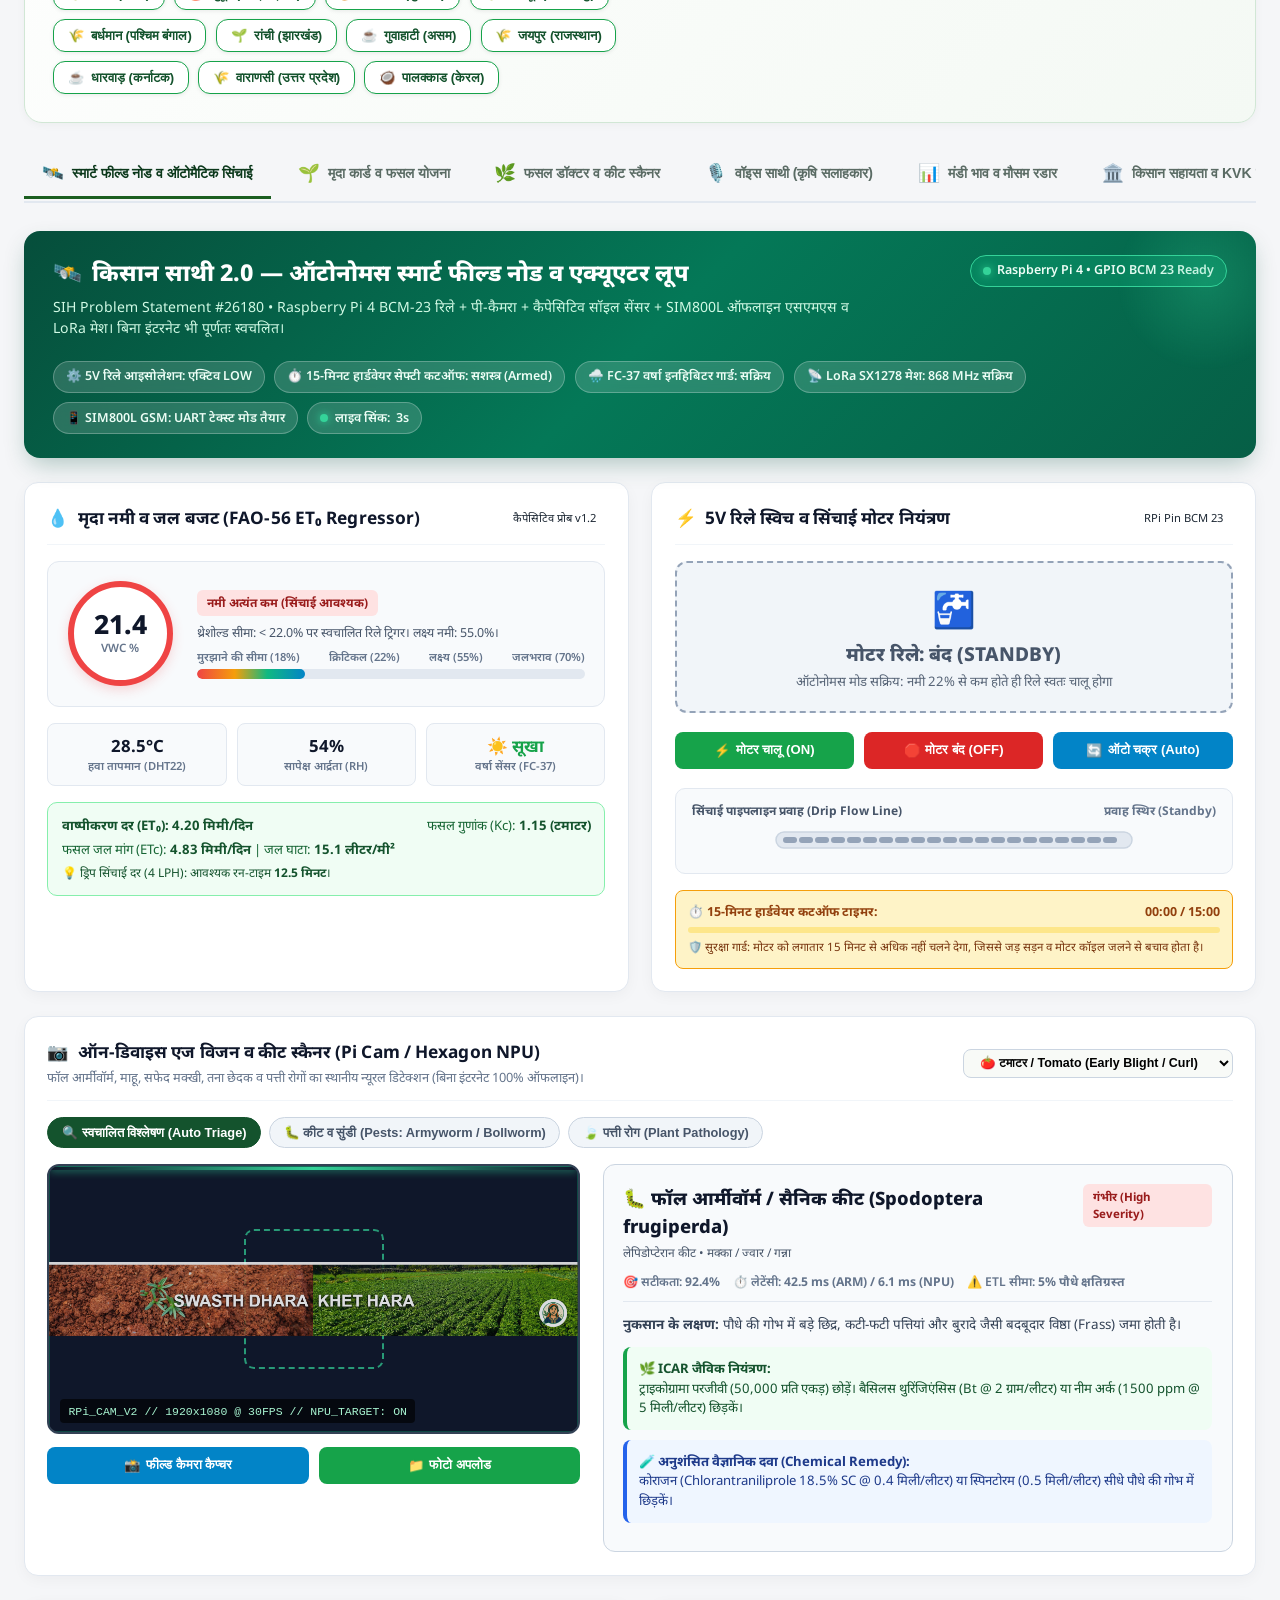
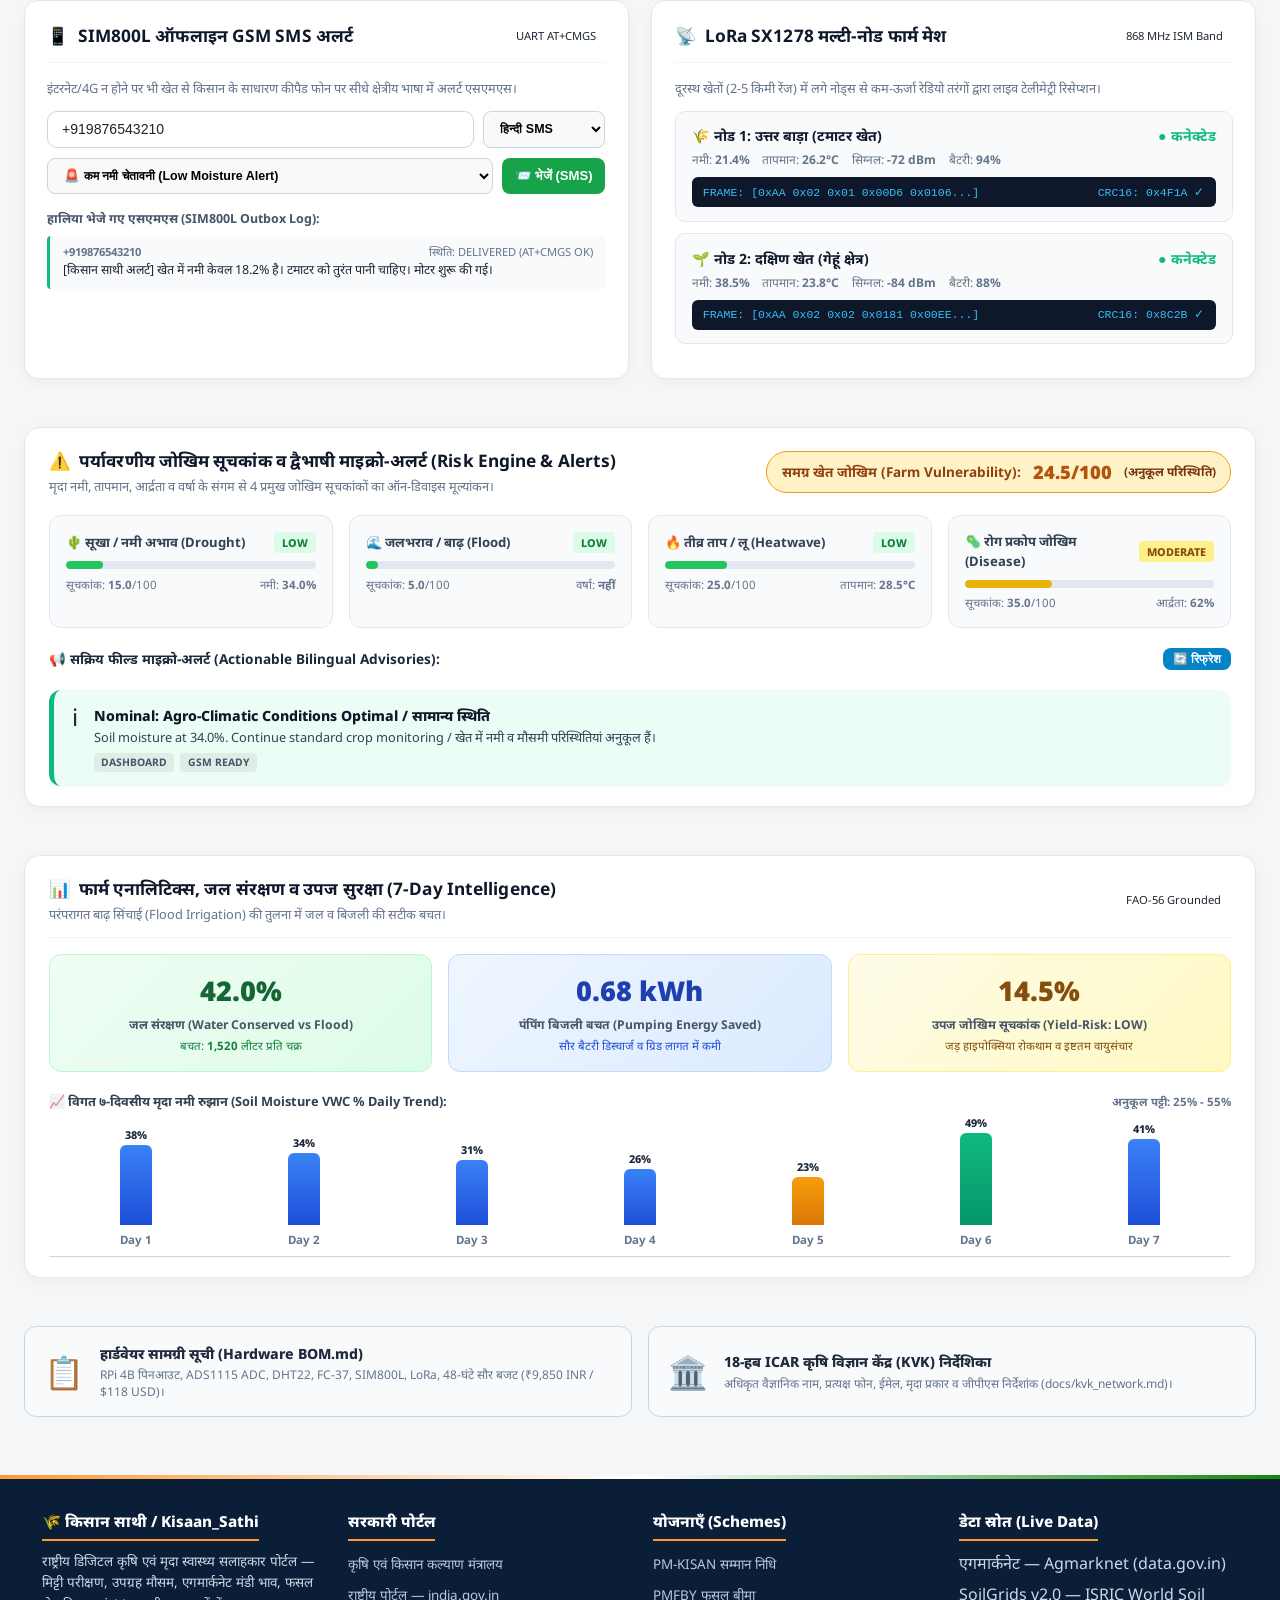
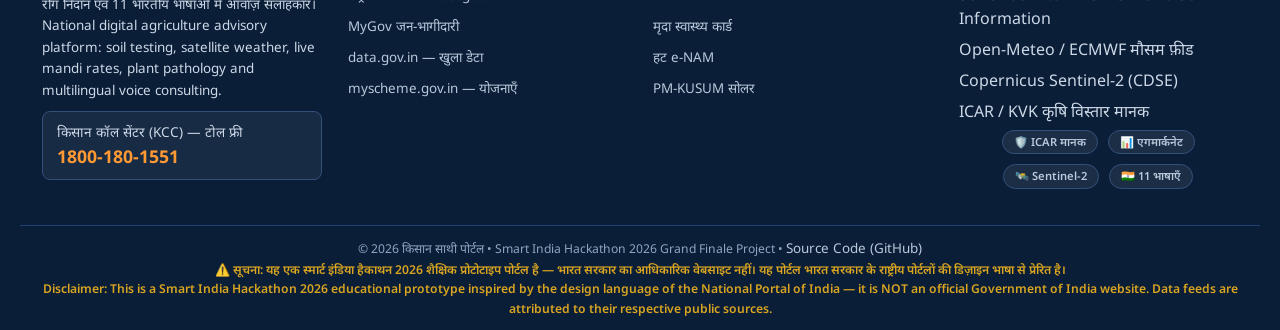
==== commit 58ebcef9: "docs: finalize Raspberry Pi 4 Maker Prototype documentation, cleanup test harnesses, and remove Qual" ====
--- a/public/index.html
+++ b/public/index.html
@@ -555,7 +555,7 @@
 
     <!-- ============================================================== -->
     <!-- TAB 1: EDGE-AI FIELD NODE & SMART IRRIGATION ACTUATION LOOP    -->
-    <!-- Qualcomm Problem Statement #26180 (Raspberry Pi 4 + RB3 NPU)   -->
+    <!-- SIH Problem Statement #26180 (Raspberry Pi 4 Maker Edge Node)  -->
     <!-- ============================================================== -->
     <section id="tab-edge" class="tab-pane active">
       <div class="edge-container">
@@ -569,7 +569,7 @@
                 <span>किसान साथी 2.0 — ऑटोनोमस स्मार्ट फील्ड नोड व एक्यूएटर लूप</span>
               </h2>
               <p class="edge-hero-sub">
-                Qualcomm Problem Statement #26180 • Raspberry Pi 4 BCM-23 रिले + पी-कैमरा + कैपेसिटिव सॉइल सेंसर + SIM800L ऑफलाइन एसएमएस व LoRa मेश। बिना इंटरनेट भी पूर्णतः स्वचलित।
+                SIH Problem Statement #26180 • Raspberry Pi 4 BCM-23 रिले + पी-कैमरा + कैपेसिटिव सॉइल सेंसर + SIM800L ऑफलाइन एसएमएस व LoRa मेश। बिना इंटरनेट भी पूर्णतः स्वचलित।
               </p>
             </div>
             <div style="text-align: right;">
--- a/public/style.css
+++ b/public/style.css
@@ -3525,7 +3525,7 @@
 
 /* =========================================================================
    KISAN SATHI 2.0 - EDGE-AI FIELD NODE & SMART IRRIGATION STYLING
-   Qualcomm Problem Statement #26180 (Raspberry Pi 4 + Qualcomm Hexagon NPU)
+   SIH Problem Statement #26180 (Raspberry Pi 4 Maker Edge Node)
    ========================================================================= */
 
 .edge-container {
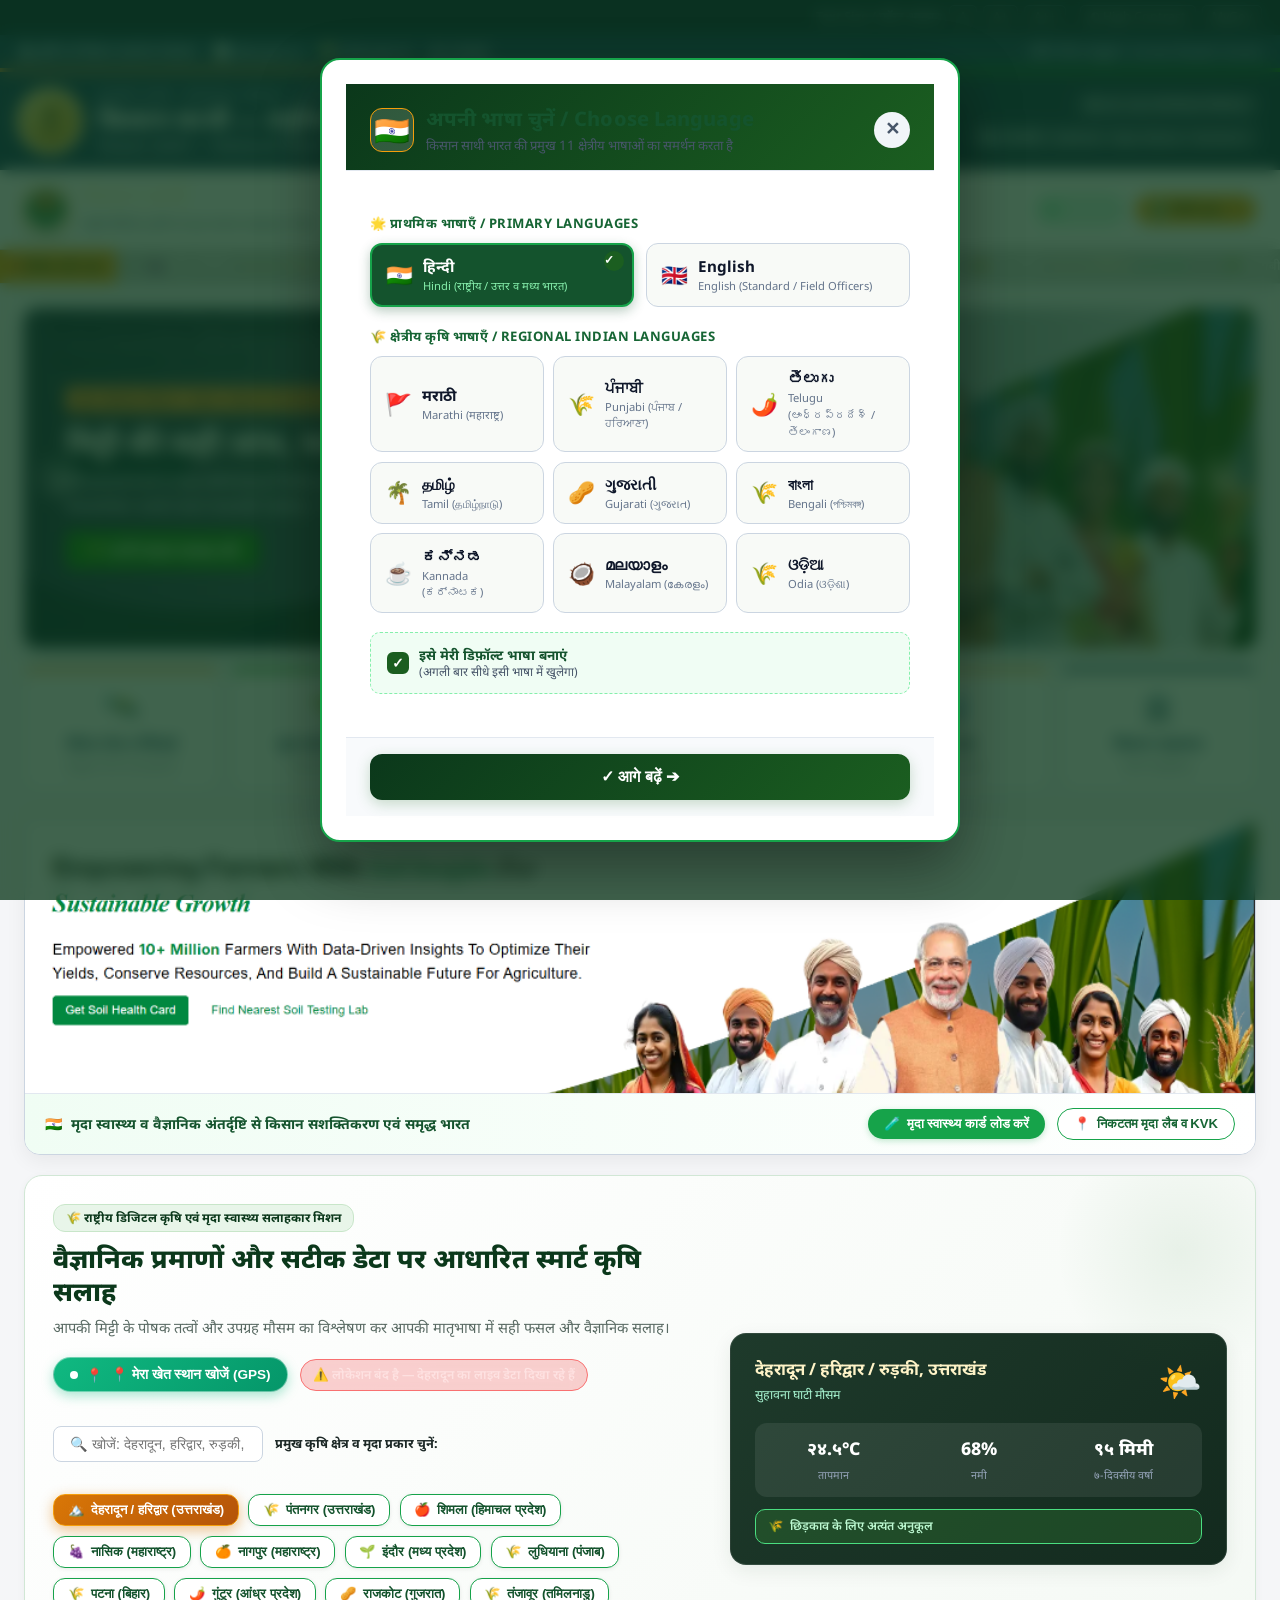
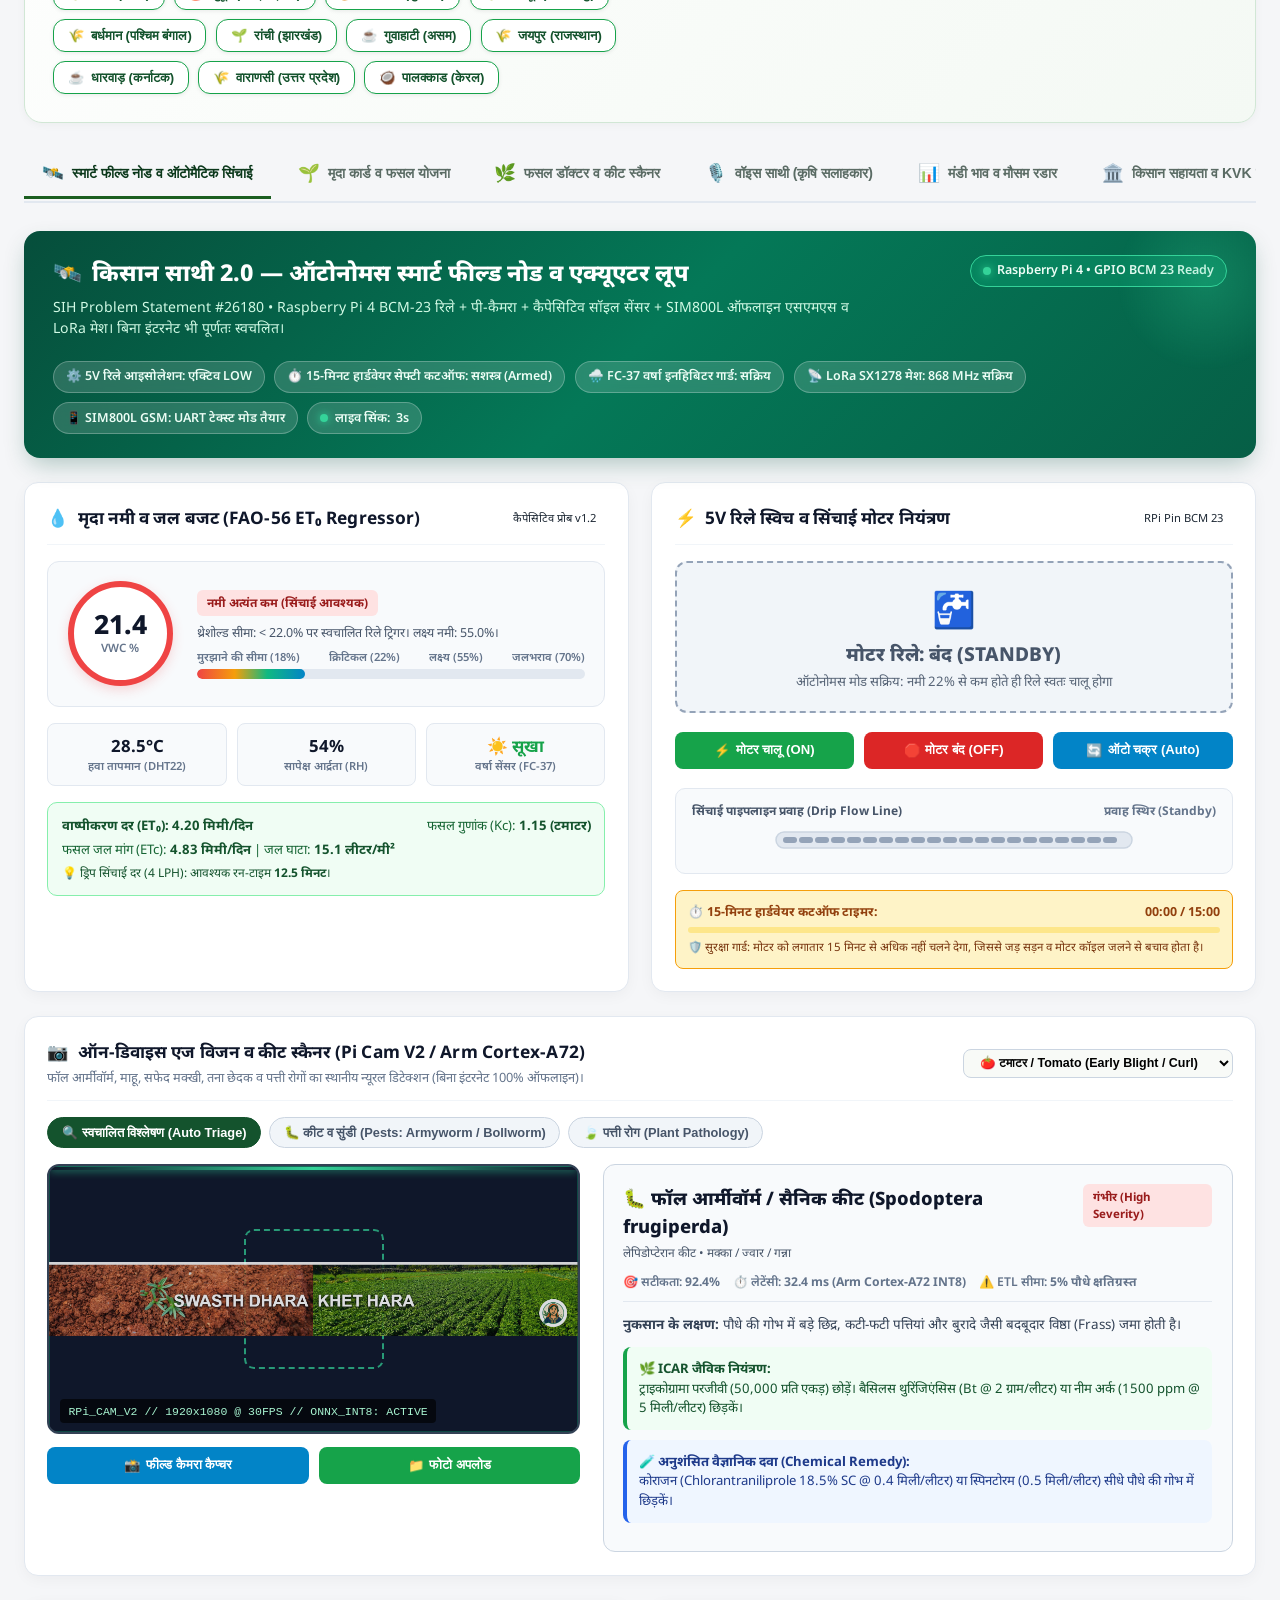
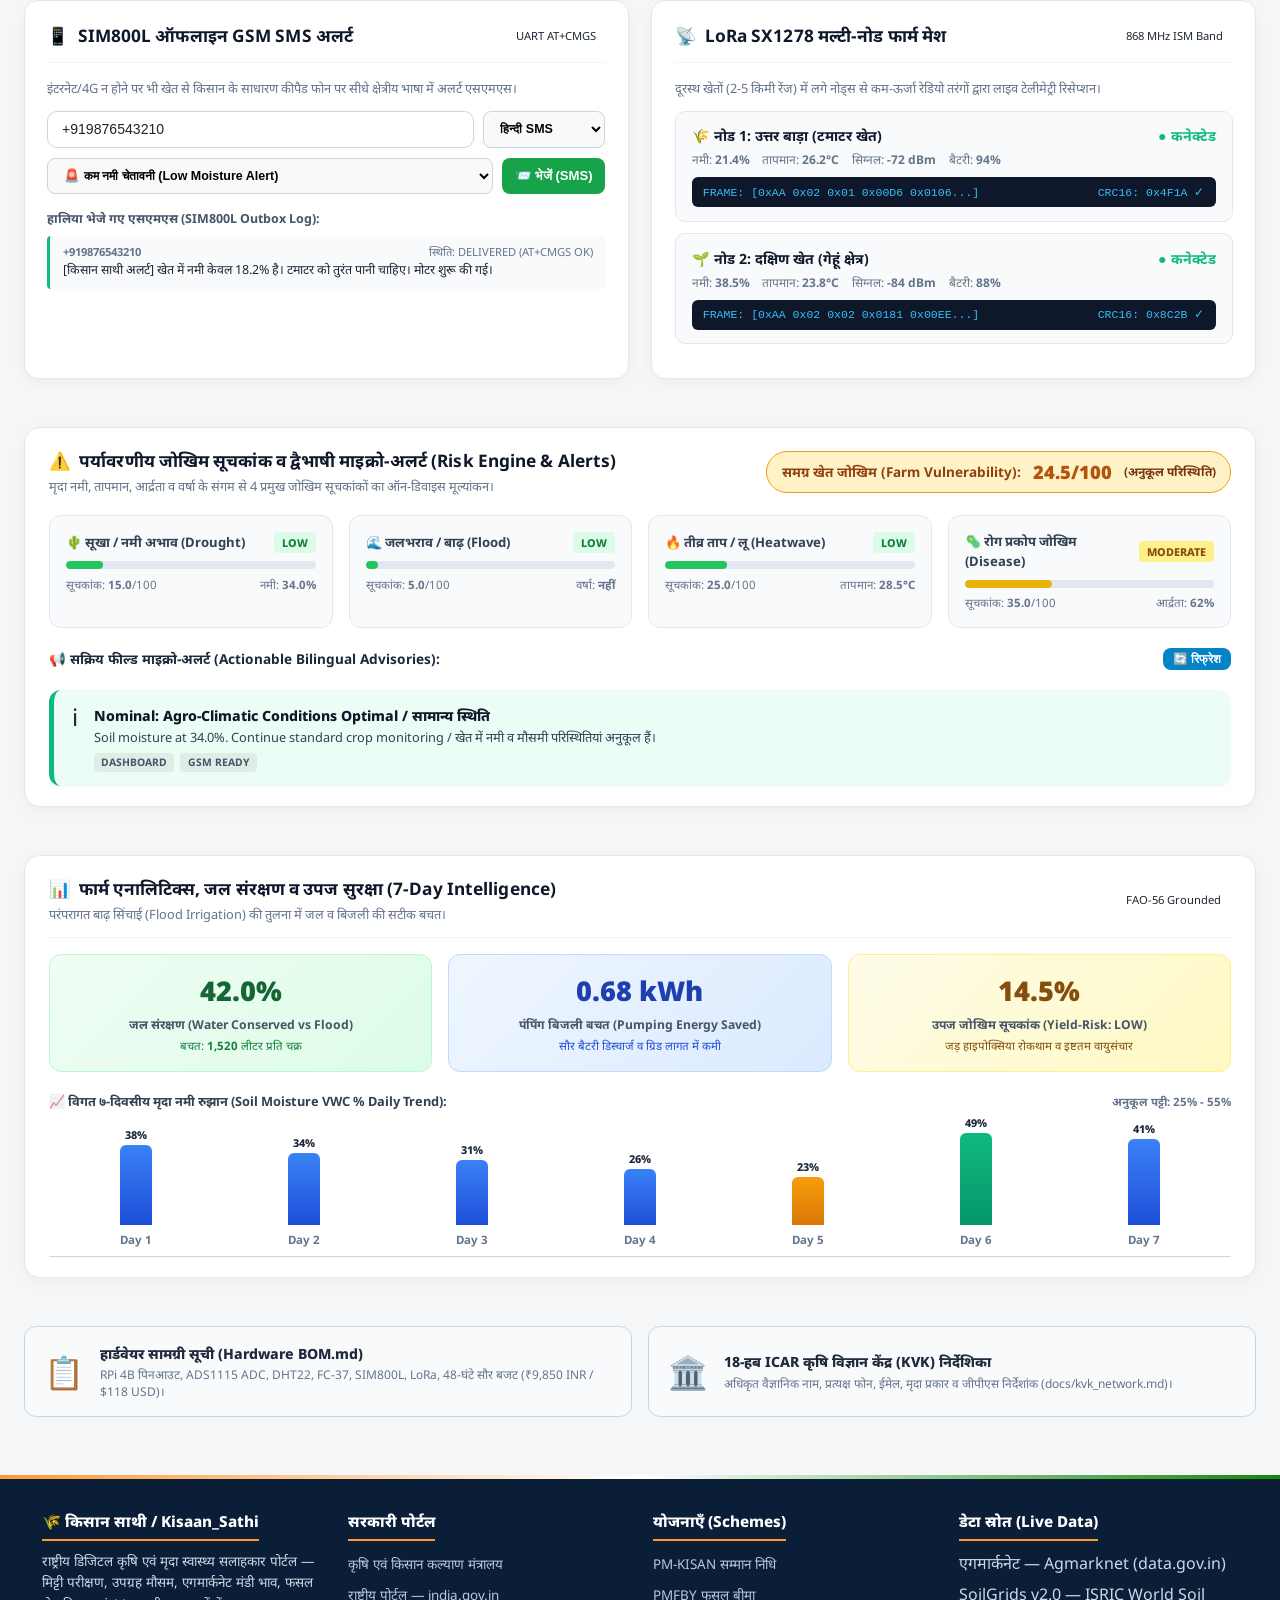
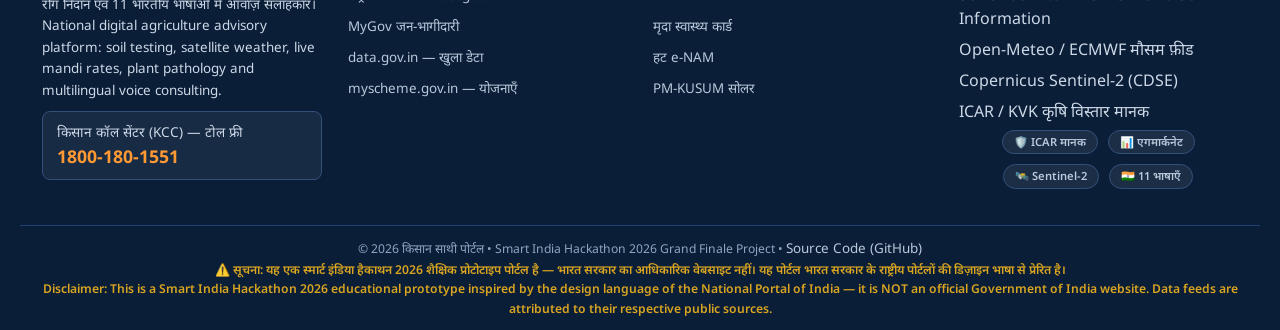
==== commit bc67f9f2: "feat(sih2026): rebuild presentation deck, reconcile Disaster Management theme, honest vision boundar" ====
--- a/public/index.html
+++ b/public/index.html
@@ -729,7 +729,7 @@
             <div>
               <h3 class="edge-card-heading">
                 <span>📷</span>
-                <span>ऑन-डिवाइस एज विजन व कीट स्कैनर (Pi Cam / Hexagon NPU)</span>
+                <span>ऑन-डिवाइस एज विजन व कीट स्कैनर (Pi Cam V2 / Arm Cortex-A72)</span>
               </h3>
               <p style="margin: 3px 0 0 0; font-size: 0.8rem; color: #64748B;">
                 फॉल आर्मीवॉर्म, माहू, सफेद मक्खी, तना छेदक व पत्ती रोगों का स्थानीय न्यूरल डिटेक्शन (बिना इंटरनेट 100% ऑफलाइन)।
@@ -762,7 +762,7 @@
                 <div class="hud-overlay">
                   <div class="hud-laser" id="edgeLaserBeam"></div>
                   <div class="hud-reticle" id="edgeReticle"></div>
-                  <div class="hud-tag">RPi_CAM_V2 // 1920x1080 @ 30FPS // NPU_TARGET: ON</div>
+                  <div class="hud-tag">RPi_CAM_V2 // 1920x1080 @ 30FPS // ONNX_INT8: ACTIVE</div>
                 </div>
                 <img id="edgeCamPreviewImg" src="swasth_dhara_banner.png" alt="Edge Frame" style="width:100%; height:100%; object-fit:cover; opacity:0.85;" />
               </div>
@@ -789,7 +789,7 @@
 
               <div class="pest-metrics-row">
                 <span>🎯 सटीकता: <strong id="edgePestConf">92.4%</strong></span>
-                <span>⏱️ लेटेंसी: <strong id="edgePestLatency">42.5 ms (ARM) / 6.1 ms (NPU)</strong></span>
+                <span>⏱️ लेटेंसी: <strong id="edgePestLatency">32.4 ms (Arm Cortex-A72 INT8)</strong></span>
                 <span>⚠️ ETL सीमा: <strong id="edgePestETL">5% पौधे क्षतिग्रस्त</strong></span>
               </div>
 
